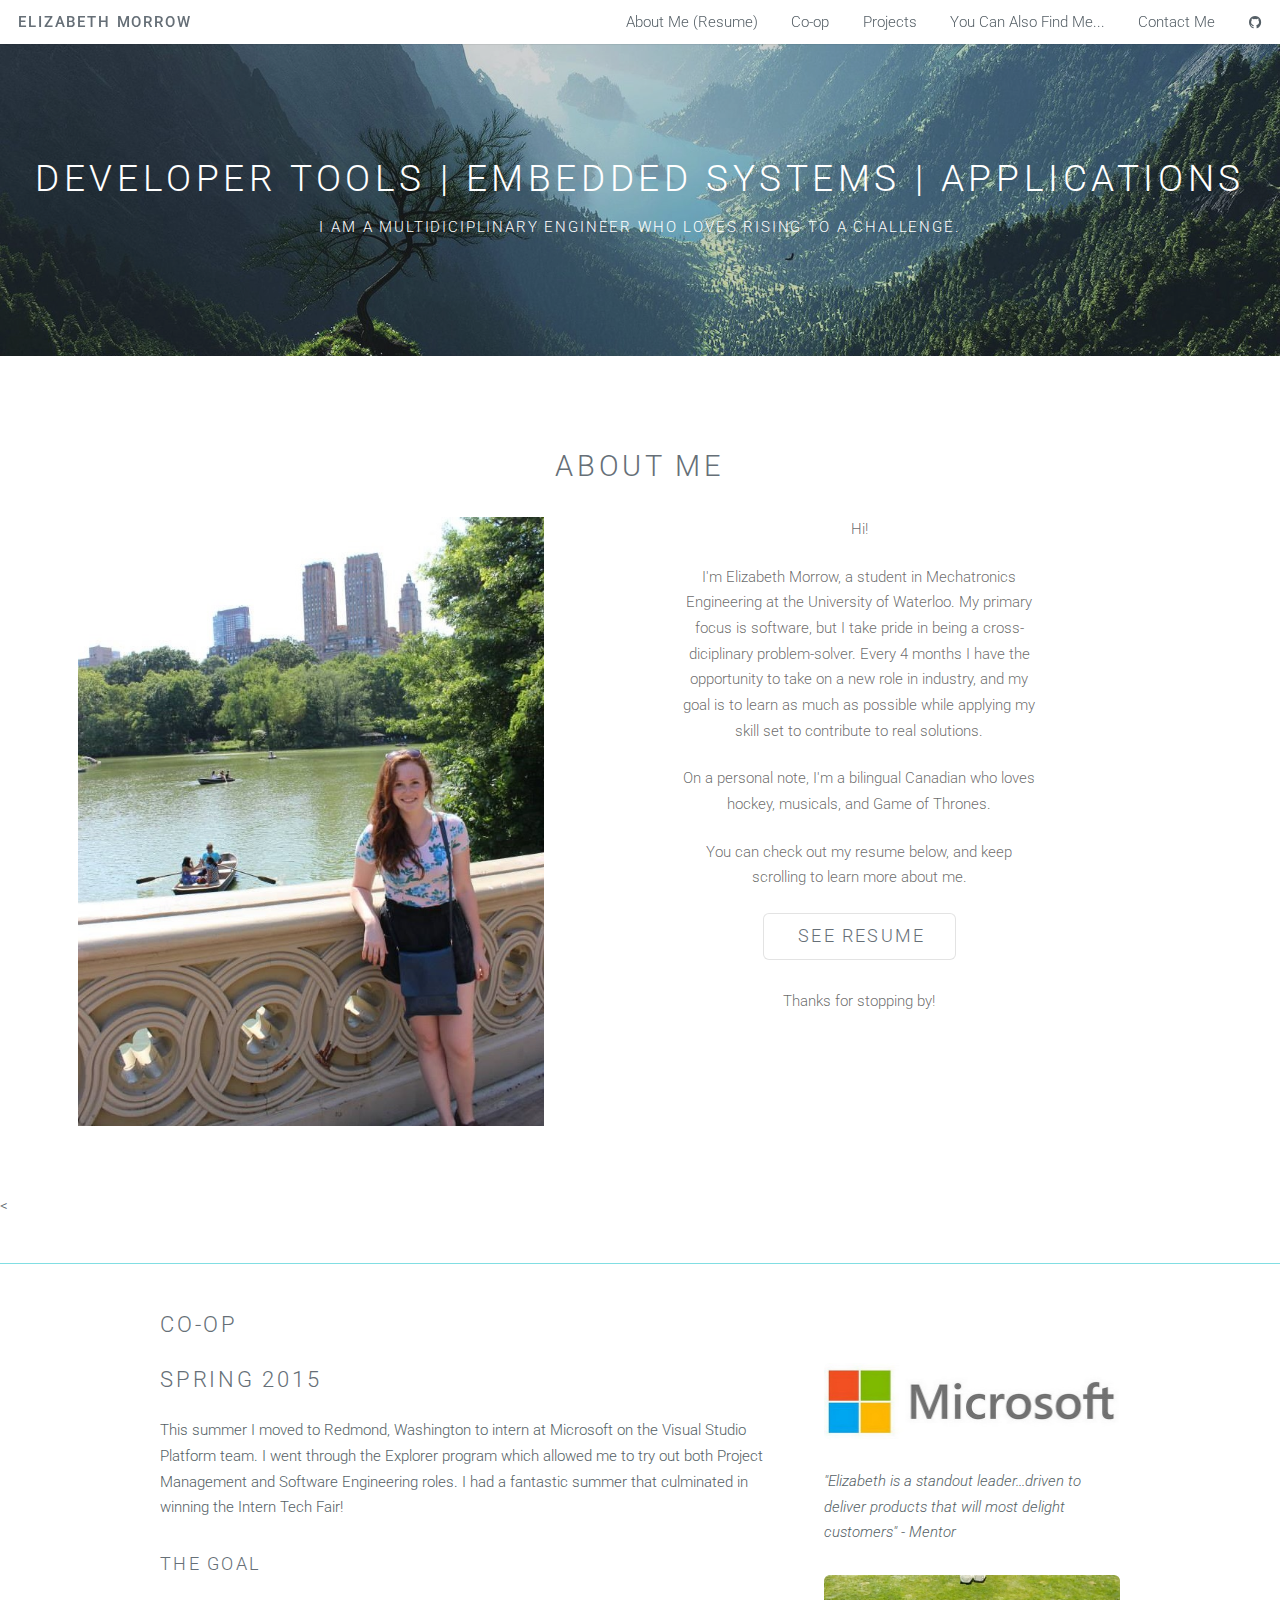
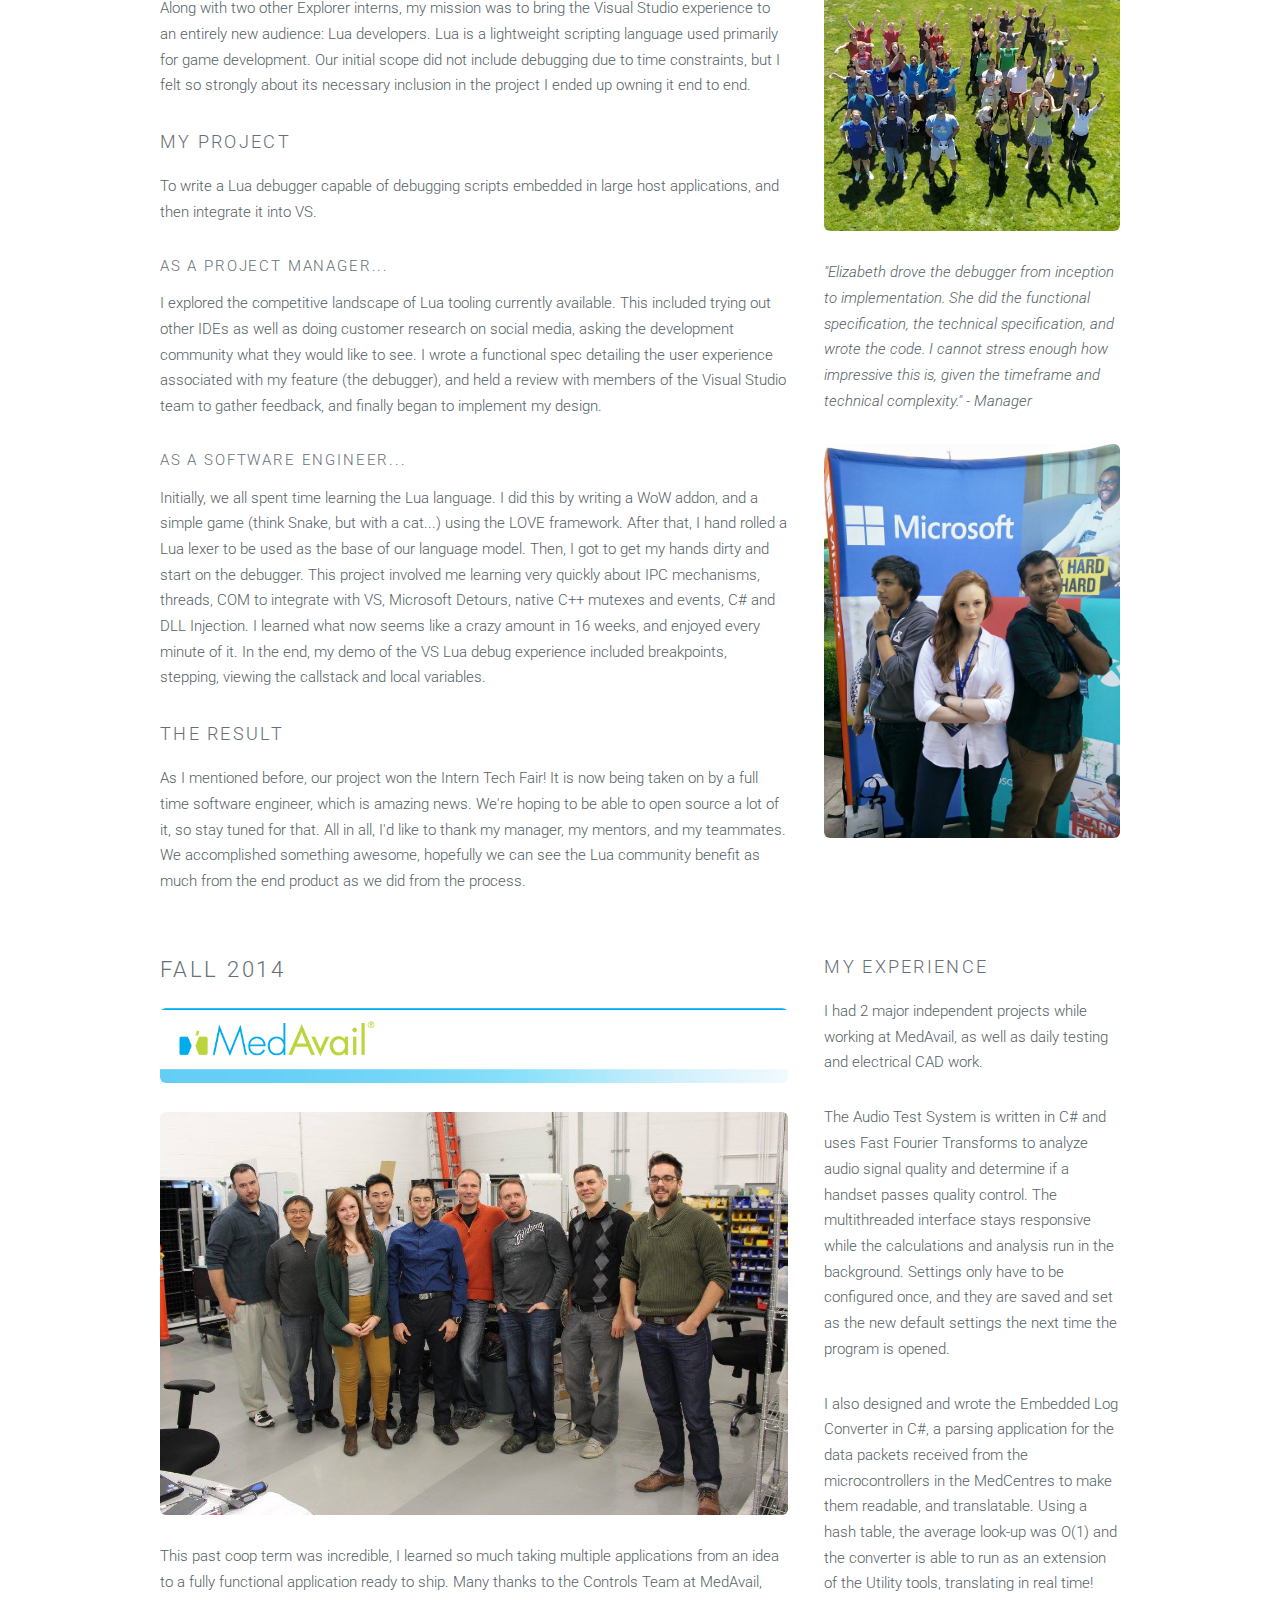
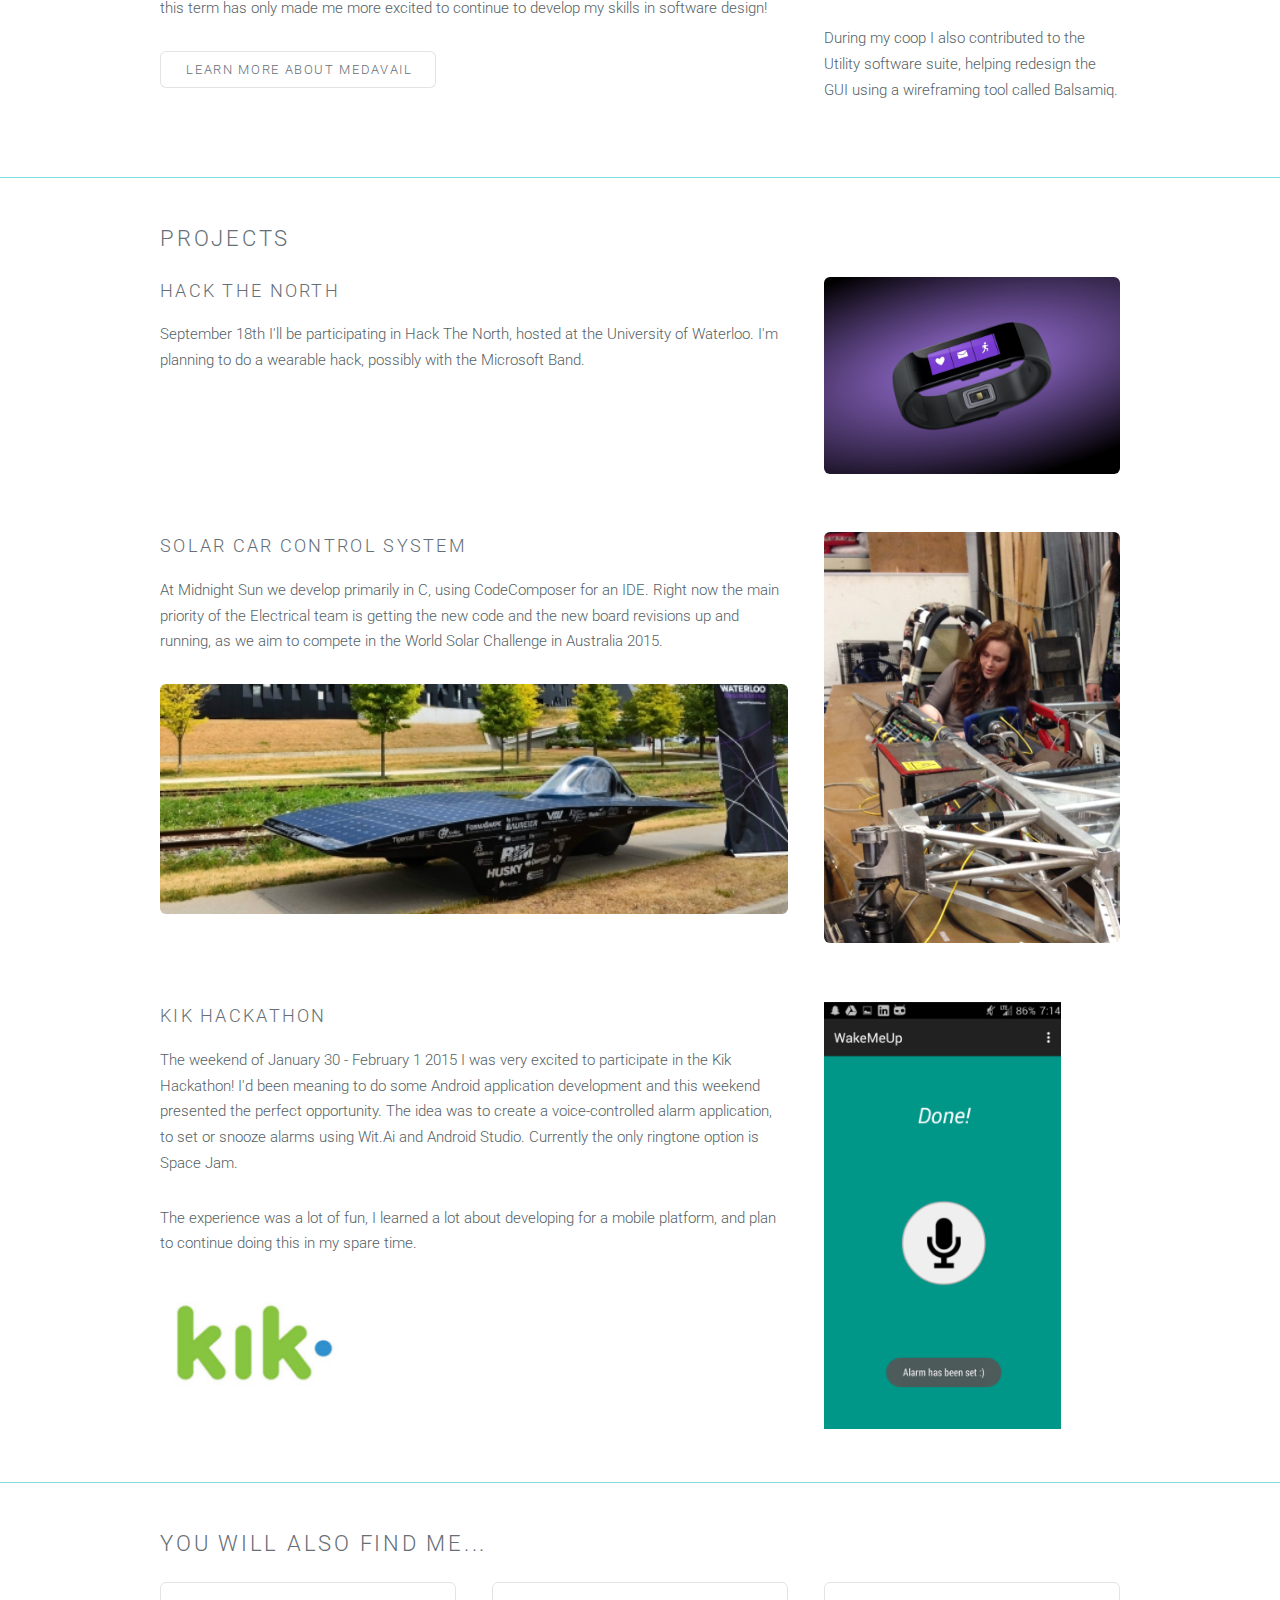
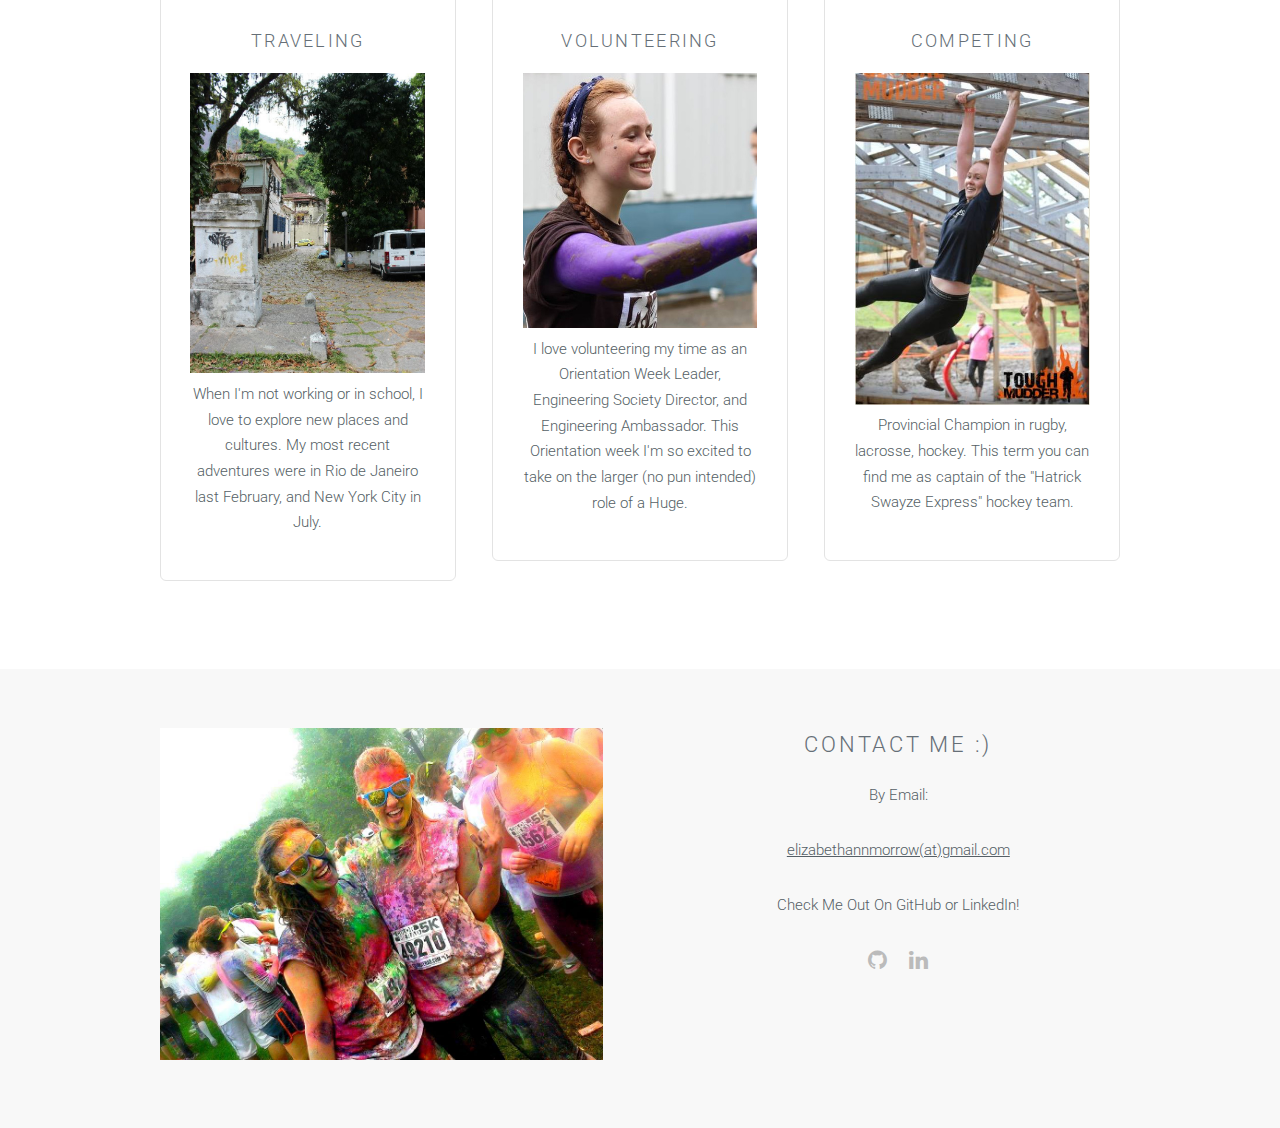
==== index.html @ 101f0aaf "adding hyphen to co-op" ====
<!DOCTYPE HTML>
<html>
	<head>
		<title>Elizabeth Morrow</title>
		<meta http-equiv="content-type" content="text/html; charset=utf-8" />
		<meta name="description" content="" />
		<meta name="keywords" content="" />
		<!--[if lte IE 8]><script src="js/html5shiv.js"></script><![endif]-->
		<script src="js/jquery.min.js"></script>
		<script src="js/skel.min.js"></script>
		<script src="js/skel-layers.min.js"></script>
		<script src="js/init.js"></script>
		<script>
  (function(i,s,o,g,r,a,m){i['GoogleAnalyticsObject']=r;i[r]=i[r]||function(){
  (i[r].q=i[r].q||[]).push(arguments)},i[r].l=1*new Date();a=s.createElement(o),
  m=s.getElementsByTagName(o)[0];a.async=1;a.src=g;m.parentNode.insertBefore(a,m)
  })(window,document,'script','//www.google-analytics.com/analytics.js','ga');

  ga('create', 'UA-59485934-1', 'auto');
  ga('send', 'pageview');

</script>
          
		<noscript>
			<link rel="stylesheet" href="css/skel.css" />
			<link rel="stylesheet" href="css/style.css" />
			<link rel="stylesheet" href="css/style-xlarge.css" />
		</noscript>
	</head>
	<body id="top">

		<!-- Header -->
			<header id="header" class="skel-layers-fixed">
				<h1>Elizabeth Morrow</h1>
				<nav id="topmenu">
					<ul>
						<li><a href="#aboutme">About Me (Resume)</a></li>
						<li><a href="#coop">Co-op</a></li>
						<li><a href="#projects">Projects</a></li>
						<li><a href="#FindMe">You Can Also Find Me...</a></li>
						<li><a href="#contactme">Contact Me</a></li>
						<li><a href="https://github.com/elizabethmorrow" class="icon fa-github" target="_blank"><span class="label">GitHub</span></a></li>
					</ul>
				</nav>
			</header>

		<!-- Banner -->
			<section id="banner">
				<div class="inner">
					<h2 align="center">Developer tools | embedded systems | applications</h2>
					<h4>I am a multidiciplinary engineer who loves rising to a challenge.</h4>
				</div>
			</section>
		<!-- One -->
			<section id="aboutme" class="wrapper style1">
			<a name="aboutme"></a>
				<header class="major">
				<h2>About Me</h2>
				<div class="row">
				<div class="6u">
				<img src="images/aboutme.jpg" alt="Me" width="75%">
				</div>
				<div class="4u">
				<p id="aboutme1" style="color:rgba(0,0,0,0.6); padding-left:5%;padding-right:5%">Hi!</p>
					<p id="aboutme1" style="color:rgba(0,0,0,0.6); padding-left:5%;padding-right:5%">I'm Elizabeth Morrow, a student in Mechatronics Engineering at the University of Waterloo. My primary focus is software, but I take pride in being a cross-diciplinary problem-solver. Every 4 months I have the opportunity to take on a new role in industry, and my goal is to learn as much as possible while applying my skill set to contribute to real solutions.</p>
					<p id="aboutme1" style="color:rgba(0,0,0,0.6); padding-left:5%;padding-right:5%">On a personal note, I'm a bilingual Canadian who loves hockey, musicals, and Game of Thrones.</p>
					<p id="aboutme2" style="color:rgba(0,0,0,0.6); padding-left:5%;padding-right:5%"> You can check out my resume below, and keep scrolling to learn more about me.</p>
					<ul class="actions">
						<li><a href="docs/EA2015.pdf" class="button big alt" target="_blank" >See Resume</a></li>
					</ul>
					<p id="aboutme2" style="color:rgba(0,0,0,0.6); padding-left:5%;padding-right:5%"> Thanks for stopping by!</p>
				</div>
				</div>
				</header>         
				<<hr color="#7DF9FF">
				<div id="coop" class="container">
				<a name="coop"></a>
				<h2>Co-op</h2>
				<div class="row">
				<div class="8u">
					<section>
					<h2>Spring 2015</h2>
					<p>
					This summer I moved to Redmond, Washington to intern at Microsoft on the Visual Studio Platform team. I went through the Explorer program which allowed me to try out both Project Management and Software Engineering roles. I had a fantastic summer that culminated in winning the Intern Tech Fair! 
					</p>

					<h3>The Goal</h3>
					<p>Along with two other Explorer interns, my mission was to bring the Visual Studio experience to an entirely new audience: Lua developers. Lua is a lightweight scripting language used primarily for game development. Our initial scope did not include debugging due to time constraints, but I felt so strongly about its necessary inclusion in the project I ended up owning it end to end. </p>

					<h3>My Project </h3>
					<p> To write a Lua debugger capable of debugging scripts embedded in large host applications, and then integrate it into VS.</p>

					<h4>As a Project Manager...</h4>
					
					<p> I explored the competitive landscape of Lua tooling currently available. This included trying out other IDEs as well as doing customer research on social media, asking the development community what they would like to see. I wrote a functional spec detailing the user experience associated with my feature (the debugger), and held a review with members of the Visual Studio team to gather feedback, and finally began to implement my design.</p>

					<h4>As a Software Engineer...</h4>

					<p>Initially, we all spent time learning the Lua language. I did this by writing a WoW addon, and a simple game (think Snake, but with a cat...) using the LOVE framework. After that, I hand rolled a Lua lexer to be used as the base of our language model. Then, I got to get my hands dirty and start on the debugger. This project involved me learning very quickly about IPC mechanisms, threads, COM to integrate with VS, Microsoft Detours, native C++ mutexes and events, C# and DLL Injection. I learned what now seems like a crazy amount in 16 weeks, and enjoyed every minute of it. In the end, my demo of the VS Lua debug experience included breakpoints, stepping, viewing the callstack and local variables.</p>

					<h3>The Result</h3>

					<p>As I mentioned before, our project won the Intern Tech Fair! It is now being taken on by a full time software engineer, which is amazing news. We're hoping to be able to open source a lot of it, so stay tuned for that. All in all, I'd like to thank my manager, my mentors, and my teammates. We accomplished something awesome, hopefully we can see the Lua community benefit as much from the end product as we did from the process.</p>
					</section>
				</div>
				<div class="4u">
				<section>
				<a href="#" class="image fit"><img src="images/Microsoft-Logo.jpg" alt="" /></a>
				<p><i>"Elizabeth is a standout leader...driven to deliver products that will most delight customers" - Mentor</i></p>
				<a href="#" class="image fit"><img src="images/mslogopeople.png" alt="" /></a>
				<p><i>"Elizabeth drove the debugger from inception to implementation. She did the functional specification, the technical specification, and wrote the code. I cannot stress enough how impressive this is, given the timeframe and technical complexity." - Manager</i></p>
				<a href="#" class="image fit"><img src="images/ExplorerTeam.jpg" alt="" /></a>
				</section>
				</div>
				</div>
				<p></p>
				<p></p>
					<div class="row">
						<div class="8u">
							<section>
								<h2>Fall 2014</h2>
								<a href="#" class="image fit"><img src="images/medavail.png" alt="" /></a>
								<a href="#" class="image fit"><img src="images/pic03.jpg" alt="" /></a>
								<p>This past coop term was incredible, I learned so much taking multiple applications from an idea to a fully functional application ready to ship. Many thanks to the Controls Team at MedAvail, this term has only made me more excited to continue to develop my skills in software design! </p>
								<ul class="actions">
									<li><a href="http://www.medavail.com/" class="button alt" target="_blank">Learn More About MedAvail</a></li>
								</ul>
							</section>
						</div>
						<div class="4u">
							<section>
								<h3>My Experience</h3>
								<p>I had 2 major independent projects while working at MedAvail, as well as daily testing and electrical CAD work.</p>
								<p> The Audio Test System is written in C# and uses Fast Fourier Transforms to analyze audio signal quality and determine if a handset passes quality control. The multithreaded interface stays responsive while the calculations and analysis run in the background. Settings only have to be configured once, and they are saved and set as the new default settings the next time the program is opened.</p>
								<p>I also designed and wrote the Embedded Log Converter in C#, a parsing application for the data packets received from the microcontrollers in the MedCentres to make them readable, and translatable. Using a hash table, the average look-up was O(1) and the converter is able to run as an extension of the Utility tools, translating in real time! </p>
								<p> During my coop I also contributed to the Utility software suite, helping redesign the GUI using a wireframing tool called Balsamiq.</p>
							</section>
						</div>
					</div>
				</div>
				<hr color="#7DF9FF">
				<div id="projects" class="container">
				<a name='projects'></a>
				<h2>Projects</h2>
					<div class="row">
						<div class="8u">
							<section>
							<h3>Hack The North</h3>
								<p>September 18th I'll be participating in Hack The North, hosted at the University of Waterloo. I'm planning to do a wearable hack, possibly with the Microsoft Band.</p>
							</section>
						</div>
						<div class="4u">
							<section>
								<a href="#" class="image fit"><img src="images/band.jpg" alt=""/></a>
							</section>
						</div>
					</div>
					<p></p>
					<p></p>
					<div class="row">
						<div class="8u">
							<section>
							<h3>Solar Car Control System</h3>
								<p>At Midnight Sun we develop primarily in C, using CodeComposer for an IDE. Right now the main priority of the Electrical team is getting the new code and the new board revisions up and running, as we aim to compete in the World Solar Challenge in Australia 2015. </p>
								<a href="#" class="image fit"><img src="images/msx.jpg" alt="" /></a>
							</section>
						</div>
						<div class="4u">
							<section>
								<a href="#" class="image fit"><img src="images/ms.png" alt="" /></a>
							</section>
						</div>
					</div>
					<p>
					<p>
					<div class="row">
						<div class="8u">
							<section>
							<h3>Kik Hackathon</h3>
								<p>The weekend of January 30 - February 1 2015 I was very excited to participate in the Kik Hackathon! I'd been meaning to do some Android application development and this weekend presented the perfect opportunity. The idea was to create a voice-controlled alarm application, to set or snooze alarms using Wit.Ai and Android Studio. Currently the only ringtone option is Space Jam.
								</p>
								<p>The experience was a lot of fun, I learned a lot about developing for a mobile platform, and plan to continue doing this in my spare time.</p>
								<img src="images/kik.jpg" alt="kik" width="30%" />
							</section>
						</div>
						<div class="4u">
							<section>
								<img src="images/screenshotdone.png" alt="" width="80%">
							</section>
						</div>
					</div>
				</div>
				<hr color="#7DF9FF">
				<div class="container" id="FindMe">
				<h2>You will also find me...</h2>
					<div class="row">
						<div class="4u">
							<section class="special box">
								<h3>Traveling</h3>
								<img src="images/brazil.jpg" alt="brazil" height="100%" width="100%">
								<p>When I'm not working or in school, I love to explore new places and cultures. My most recent adventures were in Rio de Janeiro last February, and New York City in July.</p>
							</section>
						</div>
						<div class="4u">
							<section class="special box">
								<h3>Volunteering</h3>
								<img src="images/frosh.jpg" alt="Speech" height="100%" width="100%">
								<p>I love volunteering my time as an Orientation Week Leader, Engineering Society Director, and Engineering Ambassador. This Orientation week I'm so excited to take on the larger (no pun intended) role of a Huge.</p>
							</section>
						</div>
						<div class="4u">
							<section class="special box">
								<h3>Competing</h3>
								<img src="images/toughmudder.jpg" alt="Stay Rad" height="100%" width="100%">
								<p>Provincial Champion in rugby, lacrosse, hockey. This term you can find me as captain of the "Hatrick Swayze Express" hockey team.</p>
							</section>
						</div>
					</div>
				</div>
			</section>		
			
		<!-- Footer -->
			<footer id="footer">
			<a name="contactme"></a>
				<div id="contactme" class="container">
					<div class="row double">
						<div class="6u" align="center">
							<img src="images/rad.jpg" alt="Stay Rad" height="100%" width="100%">
						</div>
						<div class="6u" align="center">
							<h2>Contact Me :)</h2>
							<p>By Email: </p>
							<p><a href="mailto:elizabethannmorrow@gmail.com">elizabethannmorrow(at)gmail.com</a></p>
							<p> Check Me Out On GitHub or LinkedIn!</p>
							<ul class="icons">
								<li><a href="https://github.com/elizabethmorrow" class="icon fa-github" target="_blank"><span class="label">GitHub</span></a></li>
								<li><a href="https://ca.linkedin.com/pub/elizabeth-morrow/89/493/926" class="icon fa-linkedin" target="_blank"><span class="label">LinkedIn</span></a></li>
							</ul>
						</div>
					</div>
				</div>
			</footer>

	</body>
</html>
---- css/skel.css ----
html,body,div,span,applet,object,iframe,h1,h2,h3,h4,h5,h6,p,blockquote,pre,a,abbr,acronym,address,big,cite,code,del,dfn,em,img,ins,kbd,q,s,samp,small,strike,strong,sub,sup,tt,var,b,u,i,center,dl,dt,dd,ol,ul,li,fieldset,form,label,legend,table,caption,tbody,tfoot,thead,tr,th,td,article,aside,canvas,details,embed,figure,figcaption,footer,header,hgroup,menu,nav,output,ruby,section,summary,time,mark,audio,video{margin:0;padding:0;border:0;font-size:100%;font:inherit;vertical-align:baseline;}article,aside,details,figcaption,figure,footer,header,hgroup,menu,nav,section{display:block;}body{line-height:1;}ol,ul{list-style:none;}blockquote,q{quotes:none;}blockquote:before,blockquote:after,q:before,q:after{content:'';content:none;}table{border-collapse:collapse;border-spacing:0;}body{-webkit-text-size-adjust:none}

/* Box Model */

	*, *:before, *:after {
		-moz-box-sizing: border-box;
		-webkit-box-sizing: border-box;
		box-sizing: border-box;
	}

/* Container */

	body {
		/* min-width: (containers) */
		min-width: 1200px;
	}

	.container {
		margin-left: auto;
		margin-right: auto;
		
		/* width: (containers) */
		width: 1200px;
	}

	/* Modifiers */
	
		.container.small {
			/* width: (containers) * 0.75; */
			width: 900px;
		}

		.container.big {
			width: 100%;

			/* max-width: (containers) * 1.25; */
			max-width: 1500px;

			/* min-width: (containers); */
			min-width: 1200px;
		}

/* Grid */

	.\31 2u { width: 100% }
	.\31 1u { width: 91.6666666667% }
	.\31 0u { width: 83.3333333333% }
	.\39 u { width: 75% }
	.\38 u { width: 66.6666666667% }
	.\37 u { width: 58.3333333333% }
	.\36 u { width: 50% }
	.\35 u { width: 41.6666666667% }
	.\34 u { width: 33.3333333333% }
	.\33 u { width: 25% }
	.\32 u { width: 16.6666666667% }
	.\31 u { width: 8.3333333333% }
	.\-11u { margin-left: 91.6666666667% }
	.\-10u { margin-left: 83.3333333333% }
	.\-9u { margin-left: 75% }
	.\-8u { margin-left: 66.6666666667% }
	.\-7u { margin-left: 58.3333333333% }
	.\-6u { margin-left: 50% }
	.\-5u { margin-left: 41.6666666667% }
	.\-4u { margin-left: 33.3333333333% }
	.\-3u { margin-left: 25% }
	.\-2u { margin-left: 16.6666666667% }
	.\-1u { margin-left: 8.3333333333% }

	/* Rows */

		.row > * {
			float: left;
		}

		.row:after {
			content: '';
			display: block;
			clear: both;
			height: 0;
		}

		.row:first-child > * {
			padding-top: 0 !important;
		}

		.row.uniform > * > :first-child {
			margin-top: 0;
		}

		.row.uniform > * > :last-child {
			margin-bottom: 0;
		}

		/* Normal */

			.row > * {
				/* padding-left: (gutters.vertical) */
				padding-left: 4em;
			}

			.row + .row > * {
				/* padding: (gutters.horizontal) 0 0 (gutters.vertical) */
				padding: 0 0 0 4em;
			}

			.row {
				/* margin-left: -(gutters.vertical) */
				margin-left: -4em;
			}

			.row + .row.uniform > * {
				/* padding: (gutters.vertical) 0 0 (gutters.vertical) */
				padding: 4em 0 0 4em;
			}

		/* Flush */

			.row.flush > * {
				padding-left: 0;
			}

			.row + .row.flush > * {
				padding: 0;
			}

			.row.flush {
				margin-left: 0;
			}

			.row + .row.uniform.flush > * {
				padding: 0;
			}

		/* Quarter */

			.row.quarter > * {
				/* padding-left: (gutters.vertical * 0.25) */
				padding-left: 1em;
			}

			.row + .row.quarter > * {
				/* padding: (gutters.horizontal * 0.25) 0 0 (gutters.vertical * 0.25) */
				padding: 0 0 0 1em;
			}

			.row.quarter {
				/* margin-left: -(gutters.vertical * 0.25) */
				margin-left: -1em;
			}

			.row + .row.uniform.quarter > * {
				/* padding: (gutters.vertical * 0.25) 0 0 (gutters.vertical * 0.25) */
				padding: 1em 0 0 1em;
			}

		/* Half */

			.row.half > * {
				/* padding-left: (gutters.vertical * 0.5) */
				padding-left: 2em;
			}

			.row + .row.half > * {
				/* padding: (gutters.horizontal * 0.5) 0 0 (gutters.vertical * 0.5) */
				padding: 0 0 0 2em;
			}

			.row.half {
				/* margin-left: -(gutters.vertical * 0.5) */
				margin-left: -2em;
			}

			.row + .row.uniform.half > * {
				/* padding: (gutters.vertical * 0.5) 0 0 (gutters.vertical * 0.5) */
				padding: 2em 0 0 2em;
			}

		/* One and (a) Half */

			.row.oneandhalf > * {
				/* padding-left: (gutters.vertical * 1.5) */
				padding-left: 6em;
			}

			.row + .row.oneandhalf > * {
				/* padding: (gutters.horizontal * 1.5) 0 0 (gutters.vertical * 1.5) */
				padding: 0 0 0 6em;
			}

			.row.oneandhalf {
				/* margin-left: -(gutters.vertical * 1.5) */
				margin-left: -6em;
			}

			.row + .row.uniform.oneandhalf > * {
				/* padding: (gutters.vertical * 1.5) 0 0 (gutters.vertical * 1.5) */
				padding: 6em 0 0 6em;
			}

		/* Double */

			.row.double > * {
				/* padding-left: (gutters.vertical * 2) */
				padding-left: 8em;
			}

			.row + .row.double > * {
				/* padding: (gutters.horizontal * 2) 0 0 (gutters.vertical * 2) */
				padding: 0 0 0 8em;
			}

			.row.double {
				/* margin-left: -(gutters.vertical * 2) */
				margin-left: -8em;
			}

			.row + .row.uniform.double > * {
				/* padding: (gutters.vertical * 2) 0 0 (gutters.vertical * 2) */
				padding: 8em 0 0 8em;
			}
---- css/style.css ----
@charset "UTF-8";
@import url(font-awesome.min.css);
@import url("http://fonts.googleapis.com/css?family=Roboto:500,300");

/* Basic */

	body {
		background: #fff;
	}

	body, input, select, textarea {
		color: #555f66;
		font-family: "Roboto", Helvetica, sans-serif;
		font-size: 14pt;
		font-weight: 300;
		line-height: 1.75em;
	}

	a {
		color: #629DD1;
		text-decoration: underline;
	}

		a:hover {
			text-decoration: none;
		}

	strong, b {
		color: #666f77;
		font-weight: 500;
	}

	em, i {
		font-style: italic;
	}

	p {
		margin: 0 0 2em 0;
	}

	h1, h2, h3, h4, h5, h6 {
		color: #666f77;
		font-weight: 300;
		line-height: 1em;
		margin: 0 0 1em 0;
		text-transform: uppercase;
		letter-spacing: 0.125em;
	}

		h1 a, h2 a, h3 a, h4 a, h5 a, h6 a {
			color: inherit;
			text-decoration: none;
		}

	h2 {
		font-size: 1.5em;
		line-height: 1.5em;
	}

	h3 {
		font-size: 1.25em;
		line-height: 1.5em;
	}

	h4 {
		font-size: 1em;
		line-height: 1.5em;
	}

	h5 {
		font-size: 0.9em;
		line-height: 1.5em;
	}

	h6 {
		font-size: 0.7em;
		line-height: 1.5em;
	}

	sub {
		font-size: 0.8em;
		position: relative;
		top: 0.5em;
	}

	sup {
		font-size: 0.8em;
		position: relative;
		top: -0.5em;
	}

	hr {
		border: 0;
		border-bottom: solid 1px rgba(144, 144, 144, 0.25);
		margin: 3em 0;
	}

		hr.major {
			margin: 2em 0 5em 0;
		}

	blockquote {
		border-left: solid 4px rgba(144, 144, 144, 0.25);
		font-style: italic;
		margin: 0 0 2em 0;
		padding: 0.5em 0 0.5em 2em;
	}

	code {
		background: rgba(144, 144, 144, 0.075);
		border-radius: 6px;
		border: solid 1px rgba(144, 144, 144, 0.25);
		font-family: "Courier New", monospace;
		font-size: 0.9em;
		margin: 0 0.25em;
		padding: 0.25em 0.65em;
	}

	pre {
		-webkit-overflow-scrolling: touch;
		font-family: "Courier New", monospace;
		font-size: 0.9em;
		margin: 0 0 2em 0;
		overflow-x: auto;
	}

		pre code {
			display: block;
			line-height: 1.75em;
			padding: 1em 1.5em;
		}

	.align-left {
		text-align: left;
	}

	.align-center {
		text-align: center;
	}

	.align-right {
		text-align: right;
	}

/* Section/Article */

	section.special, article.special {
		text-align: center;
	}

	header p {
		color: #bbb;
		position: relative;
		margin: 0 0 1.5em 0;
	}

	header h2 + p {
		font-size: 1.25em;
		margin-top: -1em;
		line-height: 1.5em;
	}

	header h3 + p {
		font-size: 1.1em;
		margin-top: -0.85em;
		line-height: 1.5em;
	}

	header h4 + p,
	header h5 + p,
	header h6 + p {
		font-size: 0.9em;
		margin-top: -0.75em;
		line-height: 1.5em;
	}

	header.major {
		text-align: center;
		margin: 0 0 4em 0;
	}

		header.major h2 {
			font-size: 2em;
		}

		header.major h2 + p {
			font-size: 1.5em;
			margin: -1em 0 2em 0;
		}

/* Form */

	form {
		margin: 0 0 2em 0;
	}

	label {
		color: #666f77;
		display: block;
		font-size: 0.9em;
		font-weight: 500;
		margin: 0 0 1em 0;
	}

	input[type="text"],
	input[type="password"],
	input[type="email"],
	select,
	textarea {
		-moz-appearance: none;
		-webkit-appearance: none;
		-o-appearance: none;
		-ms-appearance: none;
		appearance: none;
		background: rgba(144, 144, 144, 0.075);
		border-radius: 6px;
		border: none;
		border: solid 1px rgba(144, 144, 144, 0.25);
		color: inherit;
		display: block;
		outline: 0;
		padding: 0 1em;
		text-decoration: none;
		width: 100%;
	}

		input[type="text"]:invalid,
		input[type="password"]:invalid,
		input[type="email"]:invalid,
		select:invalid,
		textarea:invalid {
			box-shadow: none;
		}

		input[type="text"]:focus,
		input[type="password"]:focus,
		input[type="email"]:focus,
		select:focus,
		textarea:focus {
			border-color: #629DD1;
			box-shadow: 0 0 0 1px #629DD1;
		}

	.select-wrapper {
		text-decoration: none;
		display: block;
		position: relative;
	}

		.select-wrapper:before {
			content: "";
			-moz-osx-font-smoothing: grayscale;
			-webkit-font-smoothing: antialiased;
			font-family: FontAwesome;
			font-style: normal;
			font-weight: normal;
			text-transform: none !important;
		}

		.select-wrapper:before {
			color: rgba(144, 144, 144, 0.25);
			display: block;
			height: 2.75em;
			line-height: 2.75em;
			pointer-events: none;
			position: absolute;
			right: 0;
			text-align: center;
			top: 0;
			width: 2.75em;
		}

		.select-wrapper select::-ms-expand {
			display: none;
		}

	input[type="text"],
	input[type="password"],
	input[type="email"],
	select {
		height: 2.75em;
	}

	textarea {
		padding: 0.75em 1em;
	}

	input[type="checkbox"],
	input[type="radio"] {
		-moz-appearance: none;
		-webkit-appearance: none;
		-o-appearance: none;
		-ms-appearance: none;
		appearance: none;
		display: block;
		float: left;
		margin-right: -2em;
		opacity: 0;
		width: 1em;
		z-index: -1;
	}

		input[type="checkbox"] + label,
		input[type="radio"] + label {
			text-decoration: none;
			color: #555f66;
			cursor: pointer;
			display: inline-block;
			font-size: 1em;
			font-weight: 300;
			padding-left: 2.4em;
			padding-right: 0.75em;
			position: relative;
		}

			input[type="checkbox"] + label:before,
			input[type="radio"] + label:before {
				-moz-osx-font-smoothing: grayscale;
				-webkit-font-smoothing: antialiased;
				font-family: FontAwesome;
				font-style: normal;
				font-weight: normal;
				text-transform: none !important;
			}

			input[type="checkbox"] + label:before,
			input[type="radio"] + label:before {
				background: rgba(144, 144, 144, 0.075);
				border-radius: 6px;
				border: solid 1px rgba(144, 144, 144, 0.25);
				content: '';
				display: inline-block;
				height: 1.65em;
				left: 0;
				line-height: 1.58125em;
				position: absolute;
				text-align: center;
				top: 0;
				width: 1.65em;
			}

		input[type="checkbox"]:checked + label:before,
		input[type="radio"]:checked + label:before {
			background: #192024;
			border-color: #192024;
			color: #ffffff;
			content: '\f00c';
		}

		input[type="checkbox"]:focus + label:before,
		input[type="radio"]:focus + label:before {
			border-color: #629DD1;
			box-shadow: 0 0 0 1px #629DD1;
		}

	input[type="checkbox"] + label:before {
		border-radius: 6px;
	}

	input[type="radio"] + label:before {
		border-radius: 100%;
	}

	::-webkit-input-placeholder {
		color: #bbb !important;
		opacity: 1.0;
	}

	:-moz-placeholder {
		color: #bbb !important;
		opacity: 1.0;
	}

	::-moz-placeholder {
		color: #bbb !important;
		opacity: 1.0;
	}

	:-ms-input-placeholder {
		color: #bbb !important;
		opacity: 1.0;
	}

	.formerize-placeholder {
		color: #bbb !important;
		opacity: 1.0;
	}

/* Box */

	.box {
		border-radius: 6px;
		border: solid 1px rgba(144, 144, 144, 0.25);
		margin-bottom: 2em;
		padding: 3em 2em;
	}

		.box > :last-child,
		.box > :last-child > :last-child,
		.box > :last-child > :last-child > :last-child {
			margin-bottom: 0;
		}

		.box.alt {
			border: 0;
			border-radius: 0;
			padding: 0;
		}

/* Icon */

	.icon {
		text-decoration: none;
		border-bottom: none;
		position: relative;
	}

		.icon:before {
			-moz-osx-font-smoothing: grayscale;
			-webkit-font-smoothing: antialiased;
			font-family: FontAwesome;
			font-style: normal;
			font-weight: normal;
			text-transform: none !important;
		}

		.icon > .label {
			display: none;
		}

		.icon.major {
			display: inline-block;
			margin: 0 0 1.25em 0;
			color: #ffffff;
			background: #629DD1;
			width: 3em;
			height: 3em;
			font-size: 2em;
			text-align: center;
			line-height: 3em;
			border-radius: 100%;
			box-shadow: 0 0 0 10px #fff, 0 0 0 11px rgba(144, 144, 144, 0.25);
		}

/* Image */

	.image {
		border-radius: 6px;
		border: 0;
		display: inline-block;
		position: relative;
	}

		.image img {
			border-radius: 6px;
			display: block;
		}

		.image.left {
			float: left;
			padding: 0 1.5em 1em 0;
			top: 0.25em;
		}

		.image.right {
			float: right;
			padding: 0 0 1em 1.5em;
			top: 0.25em;
		}

		.image.fit {
			display: block;
			margin: 0 0 2em 0;
			width: 100%;
		}

			.image.fit img {
				display: block;
				width: 100%;
			}

/* List */

	ol {
		list-style: decimal;
		margin: 0 0 2em 0;
		padding-left: 1.25em;
	}

		ol li {
			padding-left: 0.25em;
		}

	ul {
		list-style: disc;
		margin: 0 0 2em 0;
		padding-left: 1em;
	}

		ul li {
			padding-left: 0.5em;
		}

		ul.alt {
			list-style: none;
			padding-left: 0;
		}

			ul.alt li {
				border-top: solid 1px rgba(144, 144, 144, 0.25);
				padding: 0.5em 0;
			}

				ul.alt li:first-child {
					border-top: 0;
					padding-top: 0;
				}

		ul.icons {
			cursor: default;
			list-style: none;
			padding-left: 0;
		}

			ul.icons li {
				display: inline-block;
				padding: 0 1.25em 0 0;
			}

				ul.icons li:last-child {
					padding-right: 0;
				}

				ul.icons li .icon:before {
					font-size: 1.5em;
				}

		ul.actions {
			cursor: default;
			list-style: none;
			padding-left: 0;
		}

			ul.actions li {
				display: inline-block;
				padding: 0 1em 0 0;
				vertical-align: middle;
			}

				ul.actions li:last-child {
					padding-right: 0;
				}

			ul.actions.small li {
				padding: 0 0.5em 0 0;
			}

			ul.actions.vertical li {
				display: block;
				padding: 1em 0 0 0;
			}

				ul.actions.vertical li:first-child {
					padding-top: 0;
				}

				ul.actions.vertical li > * {
					margin-bottom: 0;
				}

			ul.actions.vertical.small li {
				padding: 0.5em 0 0 0;
			}

				ul.actions.vertical.small li:first-child {
					padding-top: 0;
				}

			ul.actions.fit {
				display: table;
				margin-left: -1em;
				padding: 0;
				table-layout: fixed;
				width: calc(100% + 1em);
			}

				ul.actions.fit li {
					display: table-cell;
					padding: 0 0 0 1em;
				}

					ul.actions.fit li > * {
						margin-bottom: 0;
					}

				ul.actions.fit.small {
					margin-left: -0.5em;
					width: calc(100% + 0.5em);
				}

					ul.actions.fit.small li {
						padding: 0 0 0 0.5em;
					}

	dl {
		margin: 0 0 2em 0;
	}

/* Table */

	.table-wrapper {
		-webkit-overflow-scrolling: touch;
		overflow-x: auto;
	}

	table {
		margin: 0 0 2em 0;
		width: 100%;
	}

		table tbody tr {
			border: solid 1px rgba(144, 144, 144, 0.25);
			border-left: 0;
			border-right: 0;
		}

			table tbody tr:nth-child(2n + 1) {
				background-color: rgba(144, 144, 144, 0.075);
			}

		table td {
			padding: 0.75em 0.75em;
		}

		table th {
			color: #666f77;
			font-size: 0.9em;
			font-weight: 500;
			padding: 0 0.75em 0.75em 0.75em;
			text-align: left;
		}

		table thead {
			border-bottom: solid 2px rgba(144, 144, 144, 0.25);
		}

		table tfoot {
			border-top: solid 2px rgba(144, 144, 144, 0.25);
		}

		table.alt {
			border-collapse: separate;
		}

			table.alt tbody tr td {
				border: solid 1px rgba(144, 144, 144, 0.25);
				border-left-width: 0;
				border-top-width: 0;
			}

				table.alt tbody tr td:first-child {
					border-left-width: 1px;
				}

			table.alt tbody tr:first-child td {
				border-top-width: 1px;
			}

			table.alt thead {
				border-bottom: 0;
			}

			table.alt tfoot {
				border-top: 0;
			}

/* Button */

	input[type="submit"],
	input[type="reset"],
	input[type="button"],
	.button {
		-moz-appearance: none;
		-webkit-appearance: none;
		-o-appearance: none;
		-ms-appearance: none;
		appearance: none;
		-moz-transition: background-color 0.2s ease-in-out, color 0.2s ease-in-out;
		-webkit-transition: background-color 0.2s ease-in-out, color 0.2s ease-in-out;
		-o-transition: background-color 0.2s ease-in-out, color 0.2s ease-in-out;
		-ms-transition: background-color 0.2s ease-in-out, color 0.2s ease-in-out;
		transition: background-color 0.2s ease-in-out, color 0.2s ease-in-out;
		background-color: #192024;
		border-radius: 6px;
		border: 0;
		color: #ffffff !important;
		cursor: pointer;
		display: inline-block;
		font-weight: 300;
		text-transform: uppercase;
		letter-spacing: 0.125em;
		font-size: 0.9em;
		height: 2.85em;
		line-height: 2.85em;
		padding: 0 1.75em;
		text-align: center;
		text-decoration: none;
		white-space: nowrap;
		text-indent: 0.25em;
	}

		input[type="submit"]:hover,
		input[type="reset"]:hover,
		input[type="button"]:hover,
		.button:hover {
			background-color: #232d33;
		}

		input[type="submit"]:active,
		input[type="reset"]:active,
		input[type="button"]:active,
		.button:active {
			background-color: #0f1315;
		}

		input[type="submit"].icon,
		input[type="reset"].icon,
		input[type="button"].icon,
		.button.icon {
			padding-left: 1.35em;
		}

			input[type="submit"].icon:before,
			input[type="reset"].icon:before,
			input[type="button"].icon:before,
			.button.icon:before {
				margin-right: 0.5em;
			}

		input[type="submit"].fit,
		input[type="reset"].fit,
		input[type="button"].fit,
		.button.fit {
			display: block;
			margin: 0 0 1em 0;
			width: 100%;
		}

		input[type="submit"].small,
		input[type="reset"].small,
		input[type="button"].small,
		.button.small {
			font-size: 0.7em;
		}

		input[type="submit"].big,
		input[type="reset"].big,
		input[type="button"].big,
		.button.big {
			font-size: 1.2em;
			height: 2.65em;
			line-height: 2.65em;
		}

		input[type="submit"].alt,
		input[type="reset"].alt,
		input[type="button"].alt,
		.button.alt {
			background-color: transparent;
			box-shadow: inset 0 0 0 1px rgba(144, 144, 144, 0.25);
			color: #666f77 !important;
		}

			input[type="submit"].alt:hover,
			input[type="reset"].alt:hover,
			input[type="button"].alt:hover,
			.button.alt:hover {
				background-color: rgba(144, 144, 144, 0.075);
			}

			input[type="submit"].alt:active,
			input[type="reset"].alt:active,
			input[type="button"].alt:active,
			.button.alt:active {
				background-color: rgba(144, 144, 144, 0.2);
			}

			input[type="submit"].alt.icon:before,
			input[type="reset"].alt.icon:before,
			input[type="button"].alt.icon:before,
			.button.alt.icon:before {
				color: #bbb;
			}

		input[type="submit"].special,
		input[type="reset"].special,
		input[type="button"].special,
		.button.special {
			background-color: #629DD1;
			color: #ffffff !important;
		}

			input[type="submit"].special:hover,
			input[type="reset"].special:hover,
			input[type="button"].special:hover,
			.button.special:hover {
				background-color: #76a9d7;
			}

			input[type="submit"].special:active,
			input[type="reset"].special:active,
			input[type="button"].special:active,
			.button.special:active {
				background-color: #4e91cb;
			}

		input[type="submit"].disabled, input[type="submit"]:disabled,
		input[type="reset"].disabled,
		input[type="reset"]:disabled,
		input[type="button"].disabled,
		input[type="button"]:disabled,
		.button.disabled,
		.button:disabled {
			background-color: #555f66 !important;
			box-shadow: inset 0 -0.15em 0 0 rgba(0, 0, 0, 0.15);
			color: #fff !important;
			cursor: default;
			opacity: 0.25;
		}

/* Wrapper */

	.wrapper {
		padding: 6em 0 4em 0;
	}

		.wrapper.style1 {
			background: #fff;
			color: #555f66;
		}

		.wrapper.style2 {
			background: #192024;
			color: #c5c7c8;
		}

			.wrapper.style2 h2, .wrapper.style2 h3, .wrapper.style2 h4, .wrapper.style2 h5, .wrapper.style2 h6 {
				color: #ffffff;
			}

			.wrapper.style2 header p {
				color: #a3a5a7;
			}

			.wrapper.style2 .button.alt {
				box-shadow: inset 0 0 0 1px rgba(144, 144, 144, 0.75);
				color: #ffffff !important;
			}

				.wrapper.style2 .button.alt:hover {
					background-color: rgba(144, 144, 144, 0.275);
				}

				.wrapper.style2 .button.alt:active {
					background-color: rgba(144, 144, 144, 0.4);
				}

				.wrapper.style2 .button.alt.icon:before {
					color: #a3a5a7;
				}

/* Header */

	#skel-layers-wrapper {
		padding-top: 3em;
	}

	#header {
		background: #fff;
		color: #555f66;
		cursor: default;
		height: 3em;
		left: 0;
		line-height: 3em;
		position: fixed;
		top: 0;
		width: 100%;
		z-index: 10000;
		box-shadow: 0 0 0.1em 0 rgba(0, 0, 0, 0.25);
	}

		#header h1 {
			color: #666f77;
			font-weight: 500;
			height: inherit;
			left: 1.25em;
			line-height: inherit;
			margin: 0;
			padding: 0;
			position: absolute;
			top: 0;
		}

			#header h1 a {
				font-size: 1.25em;
			}

		#header nav {
			height: inherit;
			line-height: inherit;
			position: absolute;
			right: 1.25em;
			top: 0;
			vertical-align: middle;
		}

			#header nav > ul {
				list-style: none;
				margin: 0;
				padding-left: 0;
			}

				#header nav > ul > li {
					border-radius: 6px;
					display: inline-block;
					margin-left: 2em;
					padding-left: 0;
				}

					#header nav > ul > li a {
						-moz-transition: color 0.2s ease-in-out;
						-webkit-transition: color 0.2s ease-in-out;
						-o-transition: color 0.2s ease-in-out;
						-ms-transition: color 0.2s ease-in-out;
						transition: color 0.2s ease-in-out;
						color: #555f66;
						display: inline-block;
						text-decoration: none;
					}

						#header nav > ul > li a:hover {
							color: #629DD1;
						}

					#header nav > ul > li:first-child {
						margin-left: 0;
					}

					#header nav > ul > li .button {
						height: 2.25em;
						line-height: 2.25em;
						margin-bottom: 0;
						padding: 0 1em;
						position: relative;
						top: -0.075em;
						vertical-align: middle;
					}

		#header .container {
			position: relative;
		}

			#header .container h1 {
				left: 0;
			}

			#header .container nav {
				right: 0;
			}

/* Banner */

	#banner {
		background-color: #666666;
		background-image: url("../images/banner.jpg");
		background-size: cover;
		background-position: center center;
		background-repeat: no-repeat;
		color: #d8d8d8;
		padding: 14em 0;
		text-align: center;
		position: relative;
	}

		#banner:before {
			content: '';
			position: absolute;
			left: 0;
			top: 0;
			width: 100%;
			height: 100%;
			background: rgba(64, 72, 80, 0.25);
		}

		#banner .inner {
			position: relative;
			z-index: 1;
		}

			#banner .inner :last-child {
				margin-bottom: 0;
			}

		#banner h2, #banner h3, #banner h4, #banner h5, #banner h6 {
			color: #ffffff;
		}

		#banner .button.alt {
			box-shadow: inset 0 0 0 1px rgba(144, 144, 144, 0.75);
			color: #ffffff !important;
		}

			#banner .button.alt:hover {
				background-color: rgba(144, 144, 144, 0.275);
			}

			#banner .button.alt:active {
				background-color: rgba(144, 144, 144, 0.4);
			}

			#banner .button.alt.icon:before {
				color: #c1c1c1;
			}

		#banner .button {
			min-width: 12em;
		}

		#banner h2 {
			font-size: 3.5em;
			line-height: 1em;
			margin: 0 0 0.5em 0;
			padding: 0;
		}

		#banner p {
			font-size: 1.5em;
			margin-bottom: 2em;
		}

			#banner p a {
				color: #ffffff;
				text-decoration: none;
			}

/* Footer */

	#footer {
		background: #f8f8f8;
		padding: 4em 0 6em 0;
	}

		#footer a {
			color: inherit;
		}

		#footer .copyright {
			color: #bbb;
			font-size: 0.9em;
			margin: 2em 0 0 0;
			padding: 0;
			text-align: center;
		}

			#footer .copyright li {
				border-left: solid 1px rgba(144, 144, 144, 0.25);
				display: inline-block;
				list-style: none;
				margin-left: 1.5em;
				padding-left: 1.5em;
			}

				#footer .copyright li:first-child {
					border-left: 0;
					margin-left: 0;
					padding-left: 0;
				}

		#footer .icons a {
			color: #bbb;
		}
---- css/style-xlarge.css ----
/* Basic */

	body, input, select, textarea {
		font-size: 12pt;
	}

/* Banner */

	#banner {
		padding: 9em 0;
	}
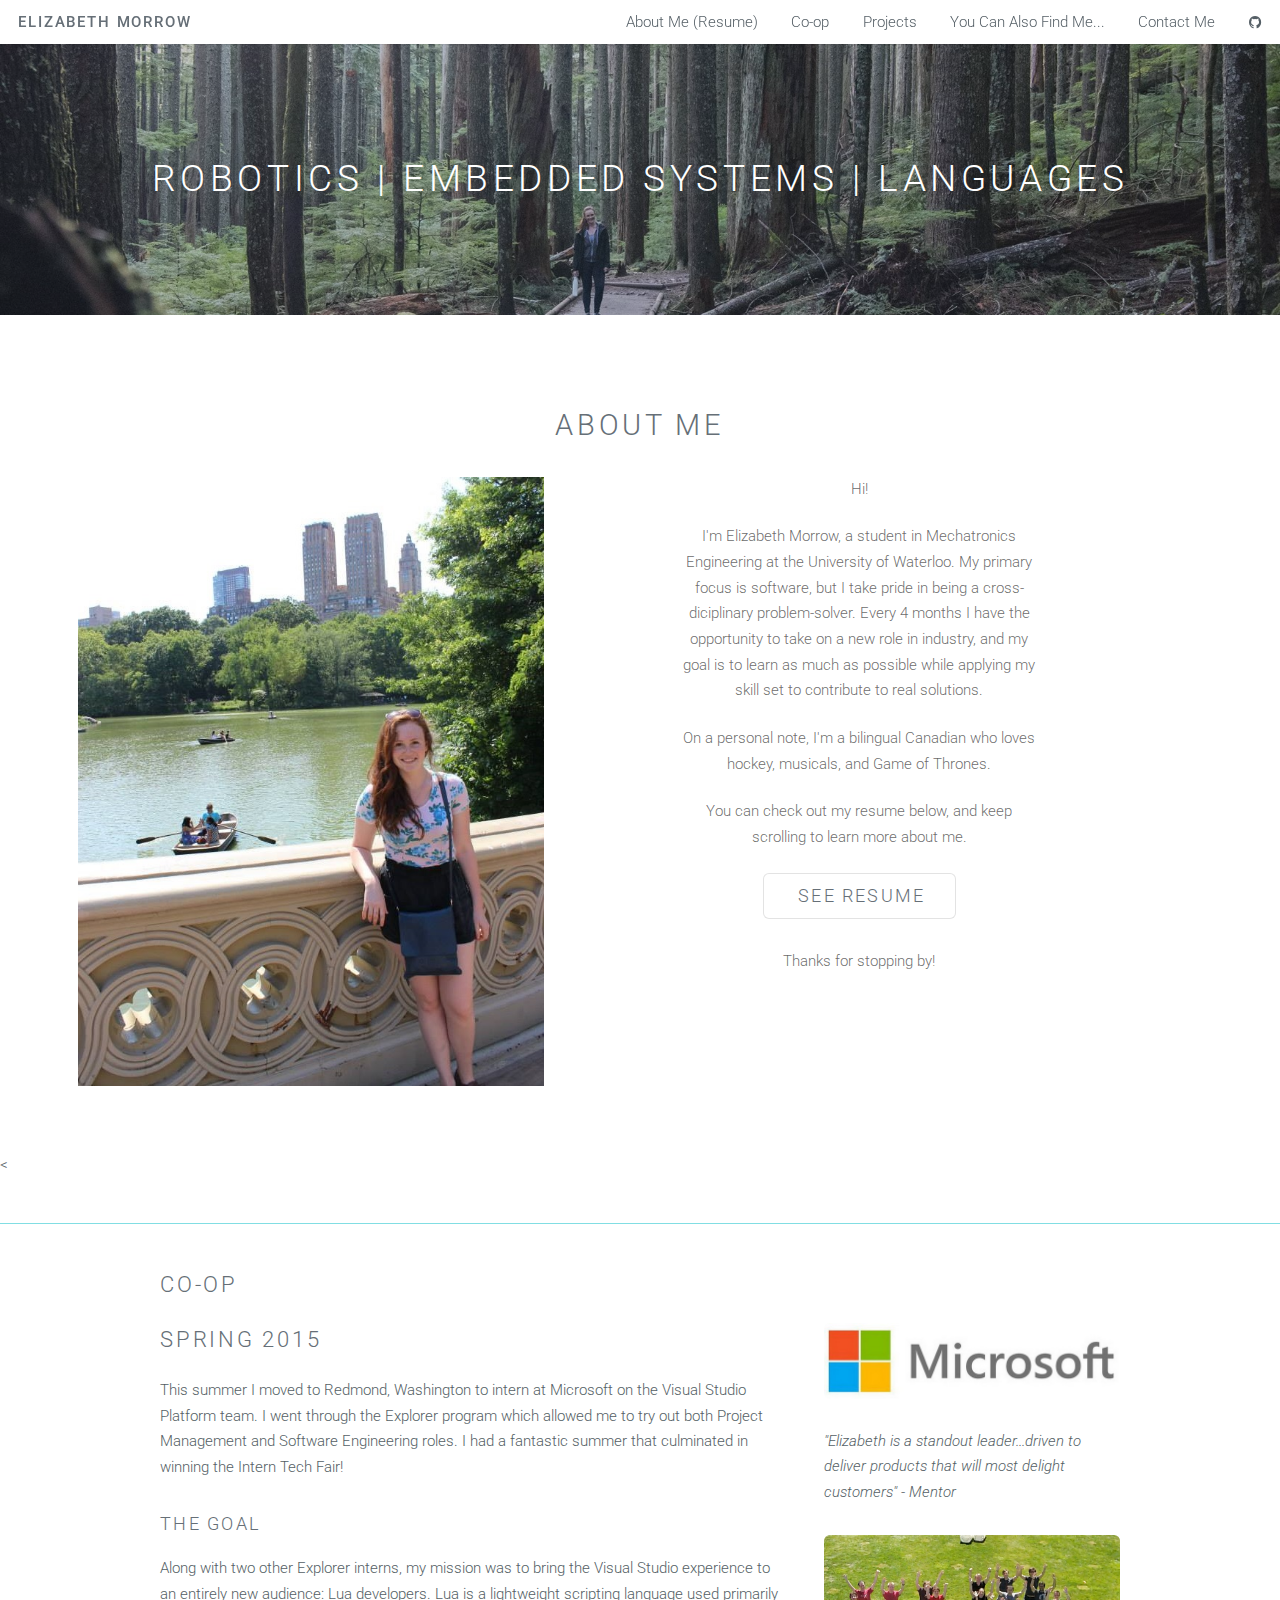
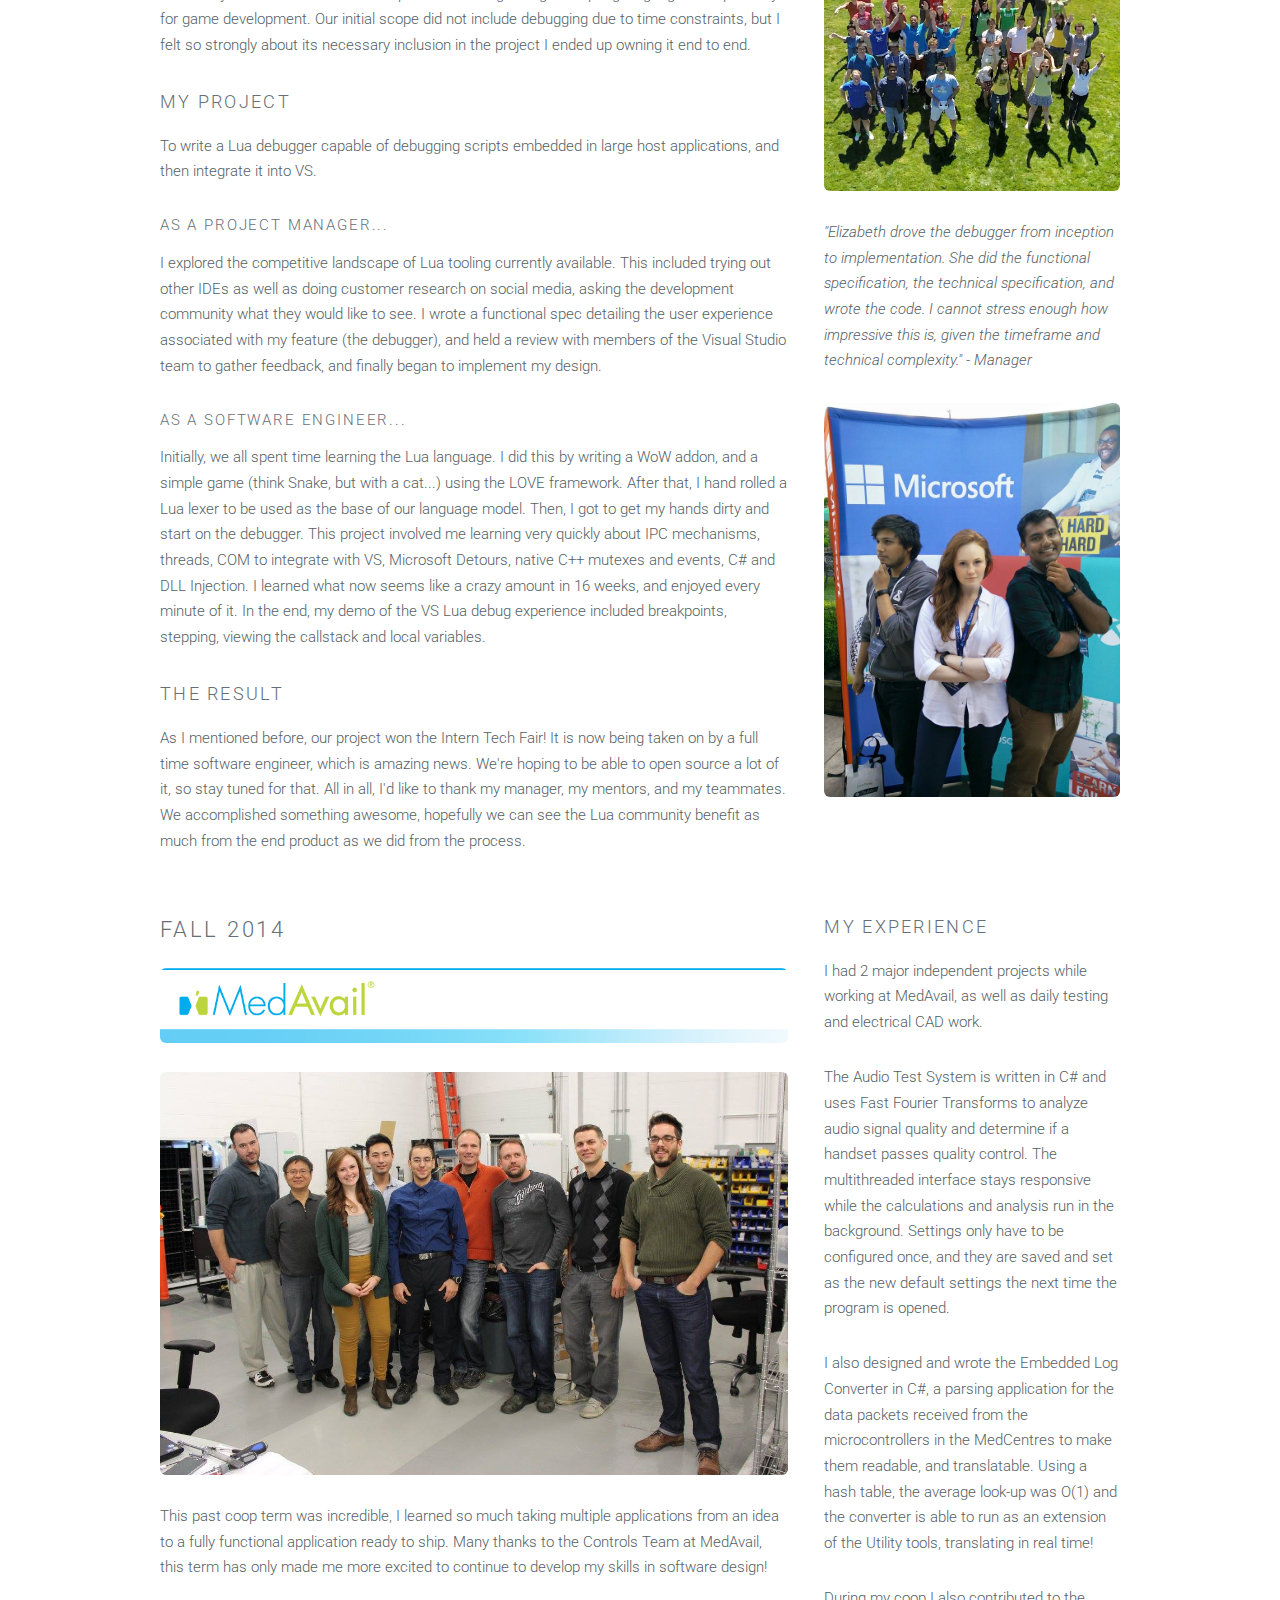
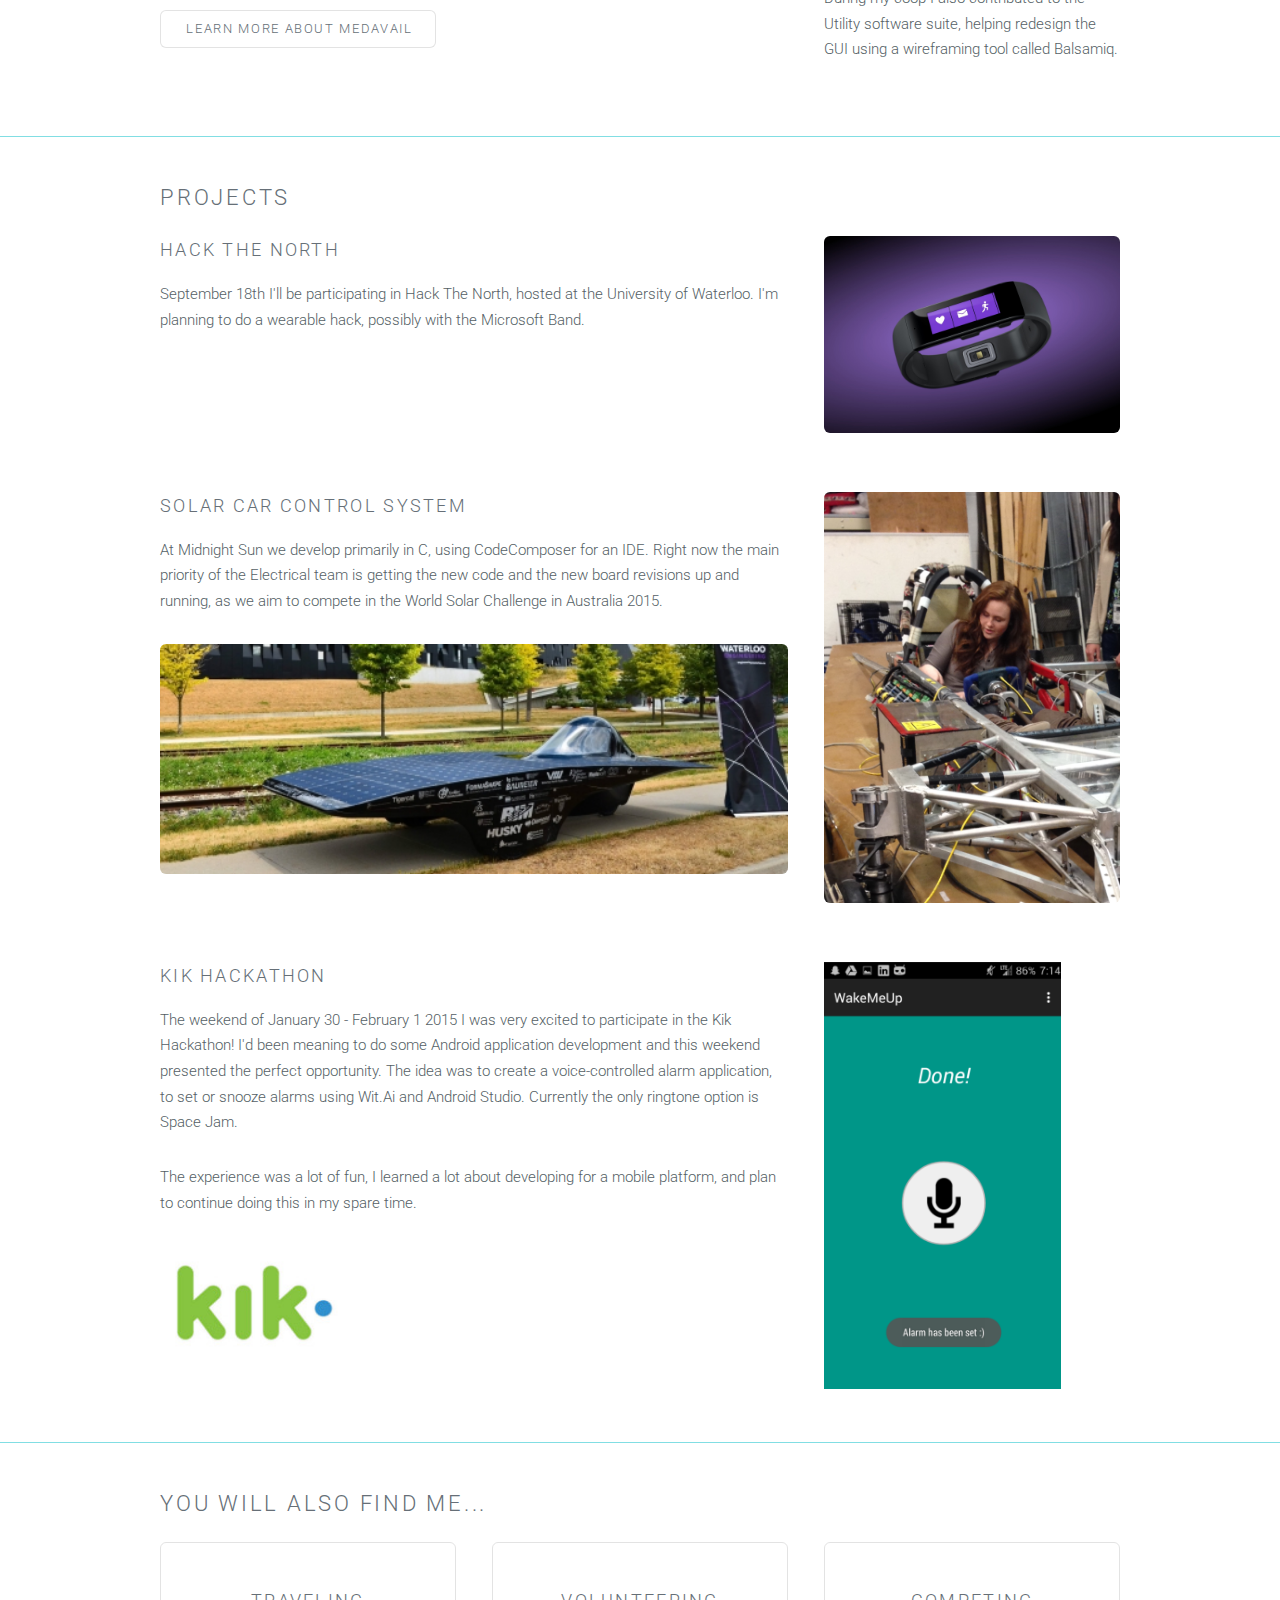
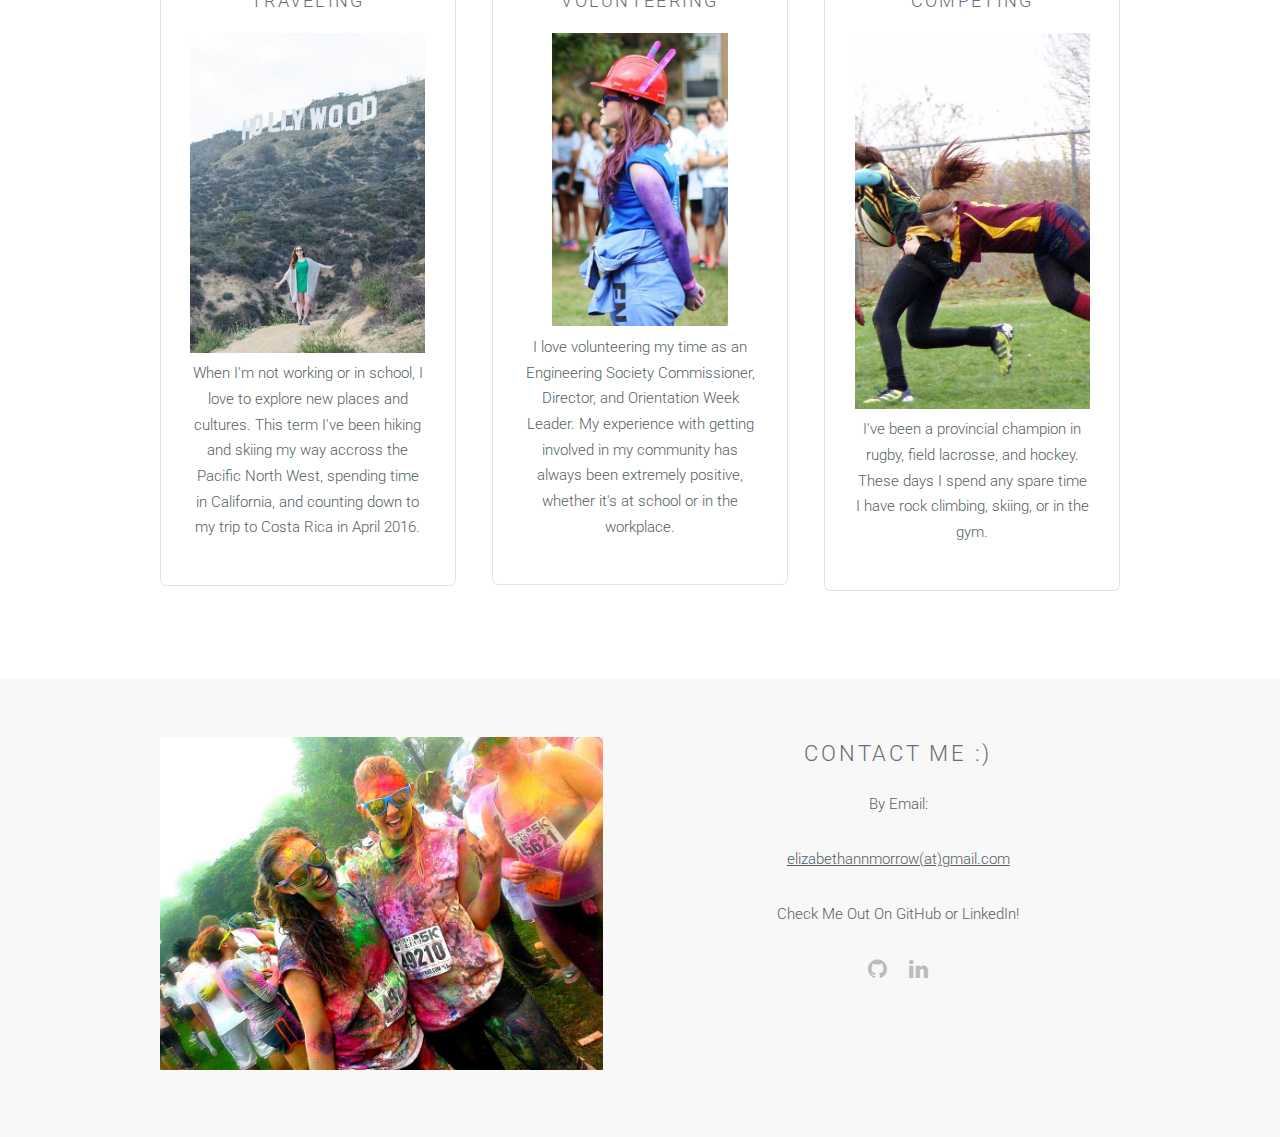
==== commit 431ed878: "Changing banner and some photos, updating to v1 of 2016 resume, updating interests" ====
--- a/index.html
+++ b/index.html
@@ -47,8 +47,7 @@
 		<!-- Banner -->
 			<section id="banner">
 				<div class="inner">
-					<h2 align="center">Developer tools | embedded systems | applications</h2>
-					<h4>I am a multidiciplinary engineer who loves rising to a challenge.</h4>
+					<h2 align="center">Robotics | embedded systems | Languages</h2>
 				</div>
 			</section>
 		<!-- One -->
@@ -66,7 +65,7 @@
 					<p id="aboutme1" style="color:rgba(0,0,0,0.6); padding-left:5%;padding-right:5%">On a personal note, I'm a bilingual Canadian who loves hockey, musicals, and Game of Thrones.</p>
 					<p id="aboutme2" style="color:rgba(0,0,0,0.6); padding-left:5%;padding-right:5%"> You can check out my resume below, and keep scrolling to learn more about me.</p>
 					<ul class="actions">
-						<li><a href="docs/EA2015.pdf" class="button big alt" target="_blank" >See Resume</a></li>
+						<li><a href="docs/EAM2016.pdf" class="button big alt" target="_blank" >See Resume</a></li>
 					</ul>
 					<p id="aboutme2" style="color:rgba(0,0,0,0.6); padding-left:5%;padding-right:5%"> Thanks for stopping by!</p>
 				</div>
@@ -197,22 +196,24 @@
 						<div class="4u">
 							<section class="special box">
 								<h3>Traveling</h3>
-								<img src="images/brazil.jpg" alt="brazil" height="100%" width="100%">
-								<p>When I'm not working or in school, I love to explore new places and cultures. My most recent adventures were in Rio de Janeiro last February, and New York City in July.</p>
+								<img src="images/hollywood.jpg" alt="brazil" height="100%" width="100%">
+								<p>When I'm not working or in school, I love to explore new places and cultures. This term I've been hiking and skiing my way accross the Pacific North West, spending time in California, and counting down to my trip to Costa Rica in April 2016.</p>
 							</section>
 						</div>
 						<div class="4u">
 							<section class="special box">
 								<h3>Volunteering</h3>
-								<img src="images/frosh.jpg" alt="Speech" height="100%" width="100%">
-								<p>I love volunteering my time as an Orientation Week Leader, Engineering Society Director, and Engineering Ambassador. This Orientation week I'm so excited to take on the larger (no pun intended) role of a Huge.</p>
+								<img src="images/frosh.jpg" alt="Speech" height="75%" width="75%">
+								<p>I love volunteering my time as an Engineering Society Commissioner, Director, and Orientation Week Leader.
+								My experience with getting involved in my community has always been extremely positive, whether it's at school or
+								in the workplace.</p>
 							</section>
 						</div>
 						<div class="4u">
 							<section class="special box">
 								<h3>Competing</h3>
-								<img src="images/toughmudder.jpg" alt="Stay Rad" height="100%" width="100%">
-								<p>Provincial Champion in rugby, lacrosse, hockey. This term you can find me as captain of the "Hatrick Swayze Express" hockey team.</p>
+								<img src="images/rugby.jpg" alt="Stay Rad" height="100%" width="100%">
+								<p>I've been a provincial champion in rugby, field lacrosse, and hockey. These days I spend any spare time I have rock climbing, skiing, or in the gym.</p>
 							</section>
 						</div>
 					</div>
--- a/css/style.css
+++ b/css/style.css
@@ -972,7 +972,7 @@
 
 	#banner {
 		background-color: #666666;
-		background-image: url("../images/banner.jpg");
+		background-image: url("../images/forest.jpg");
 		background-size: cover;
 		background-position: center center;
 		background-repeat: no-repeat;
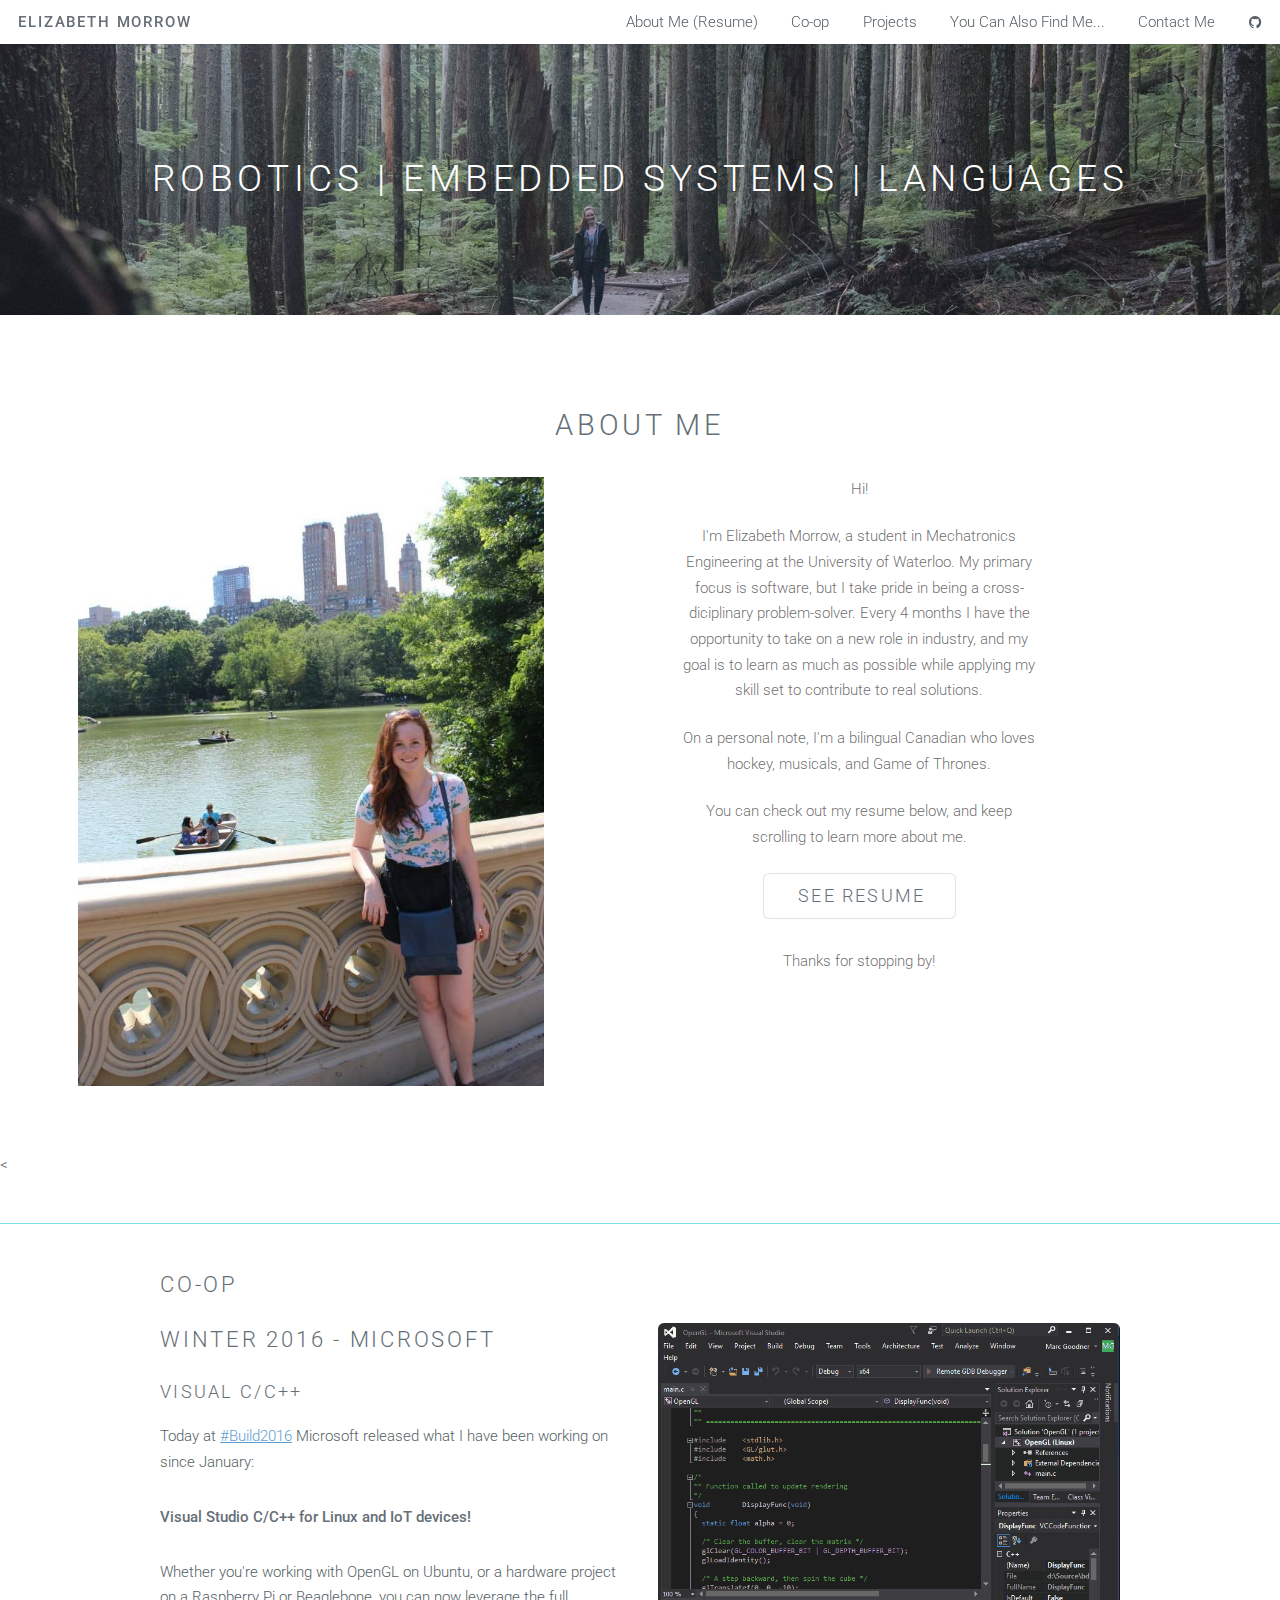
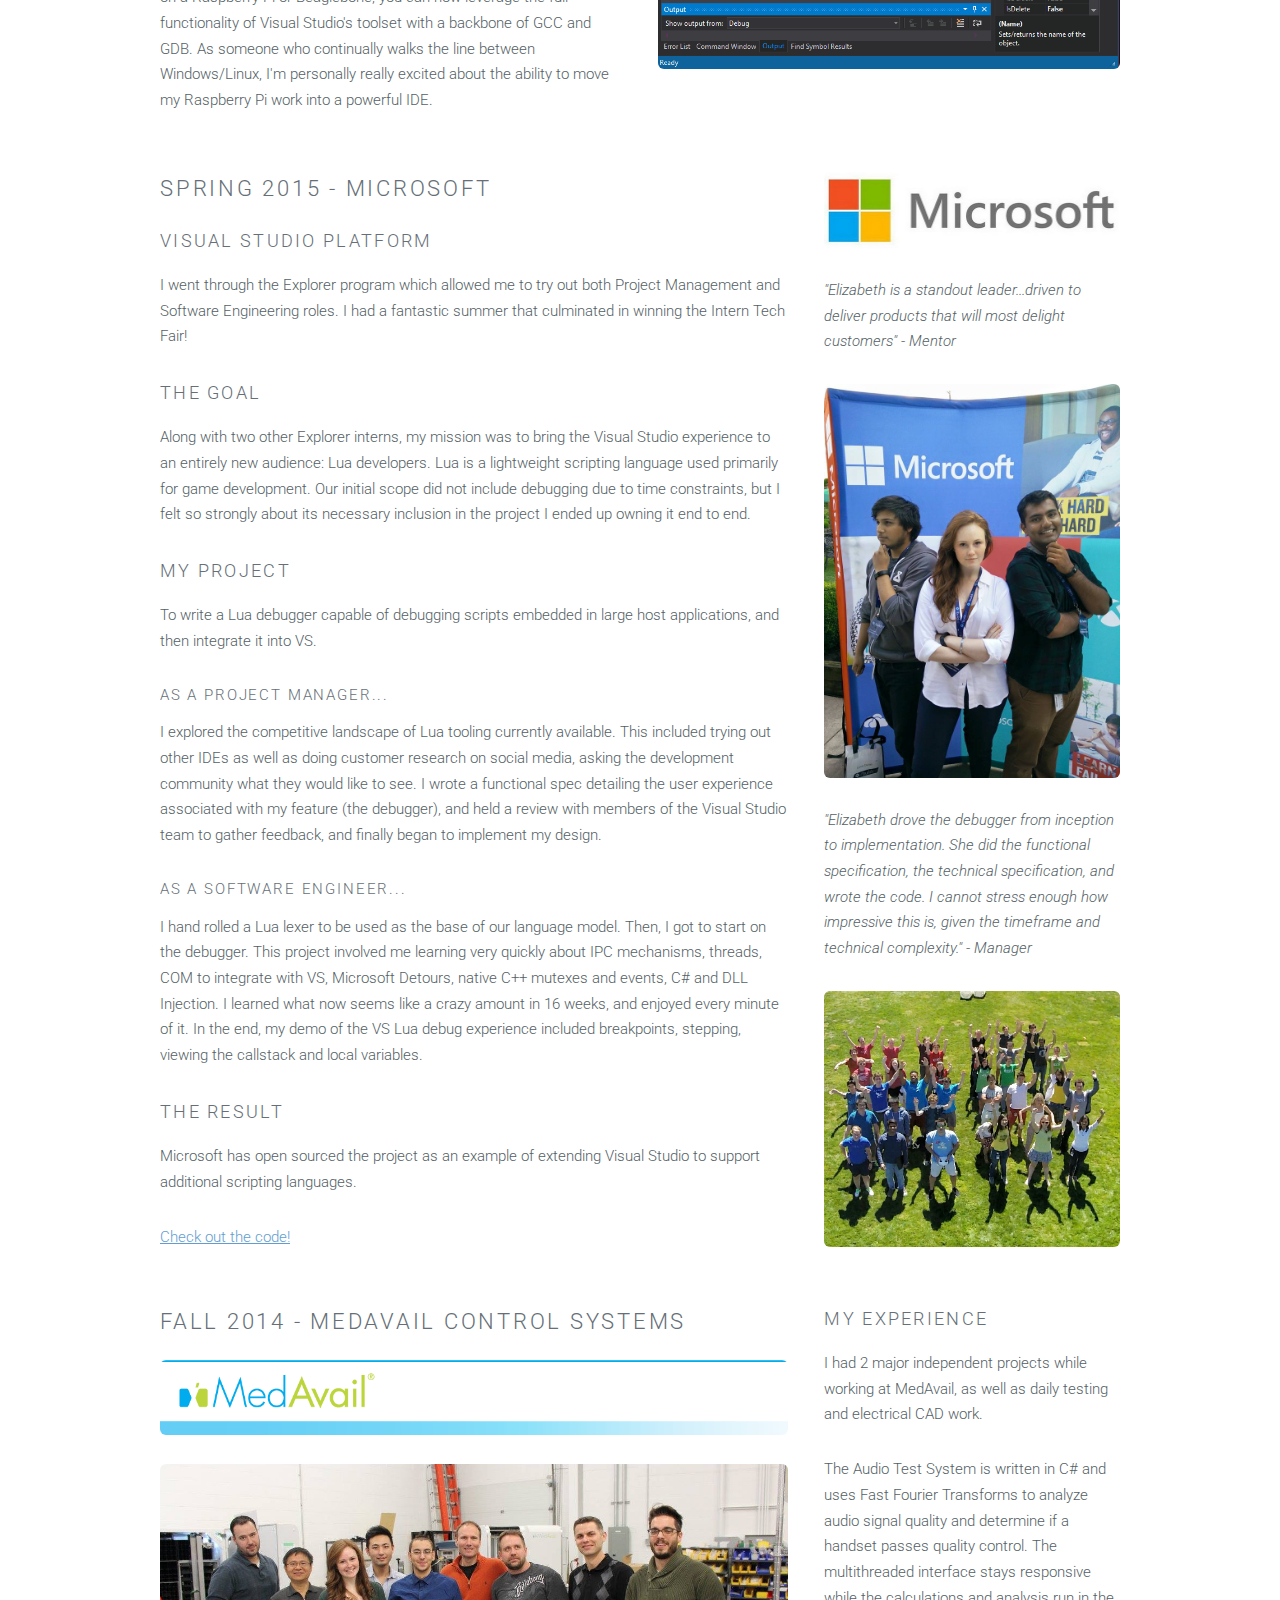
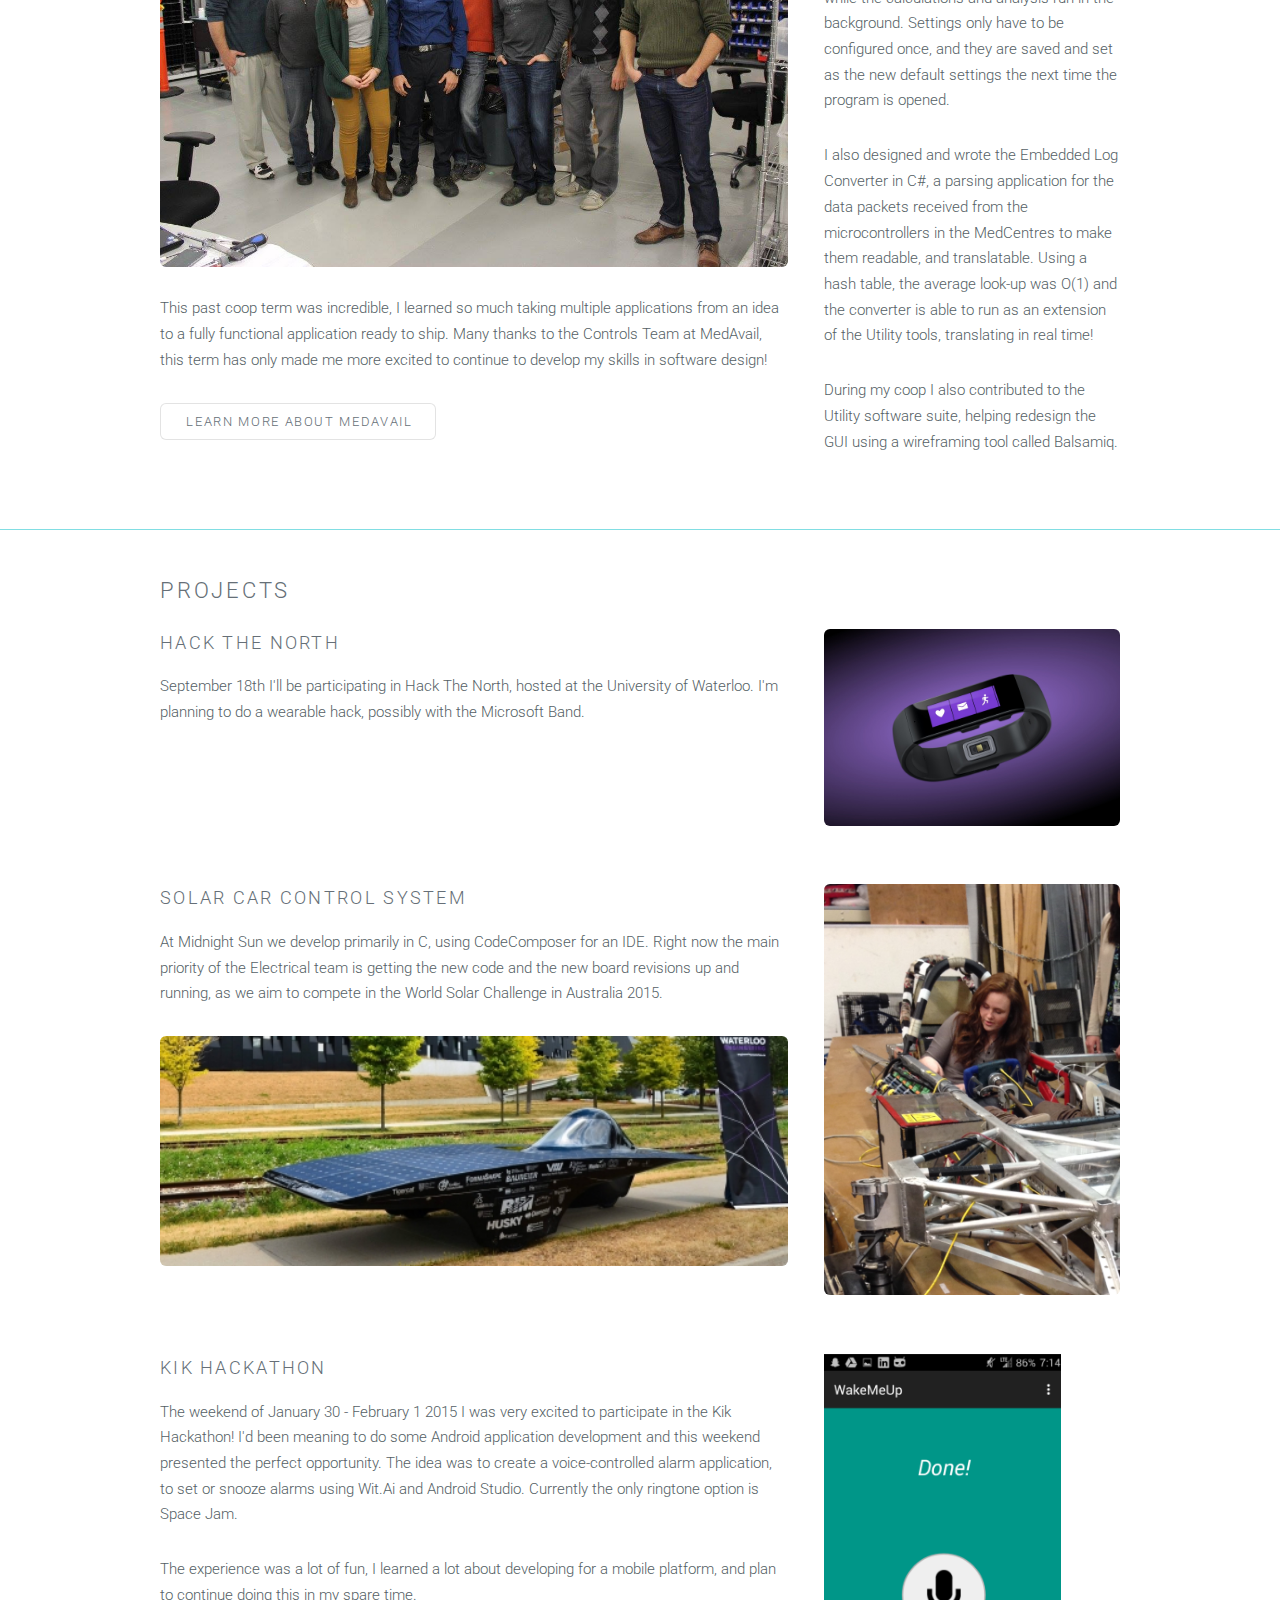
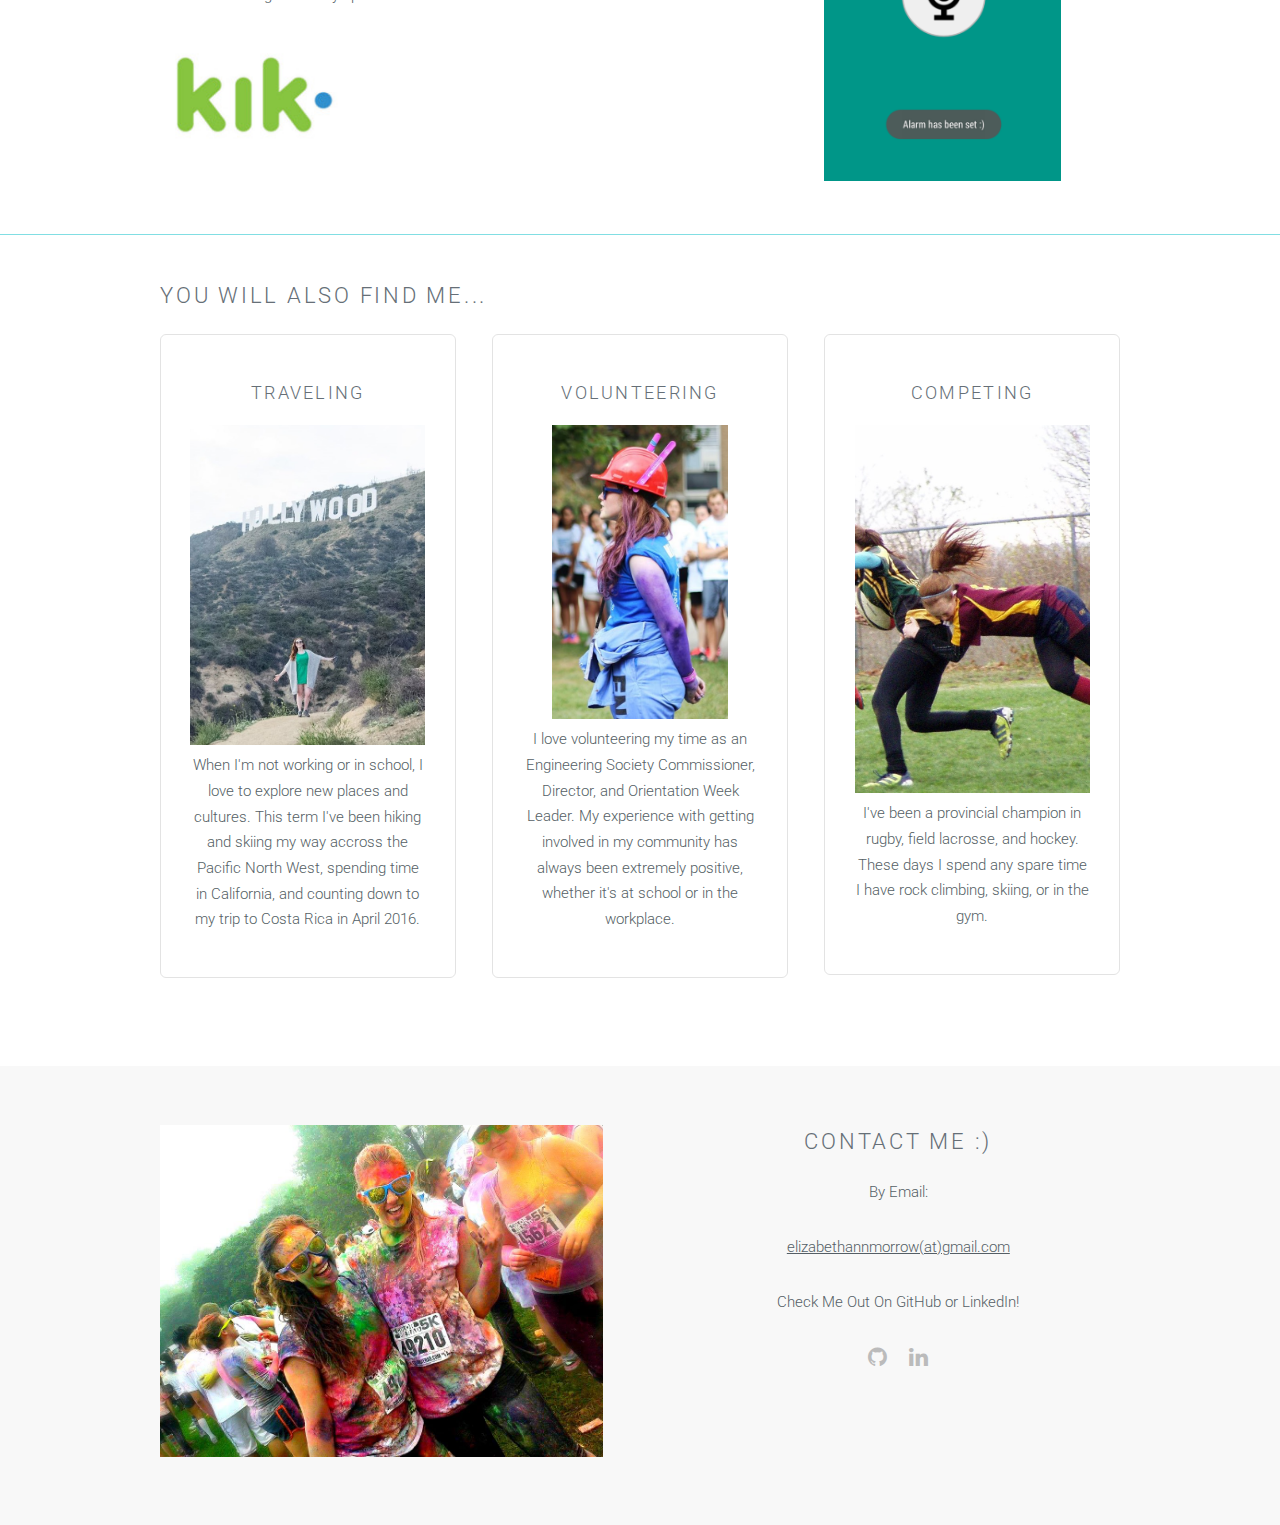
==== commit 48759097: "adding winter 2016 co-op" ====
--- a/index.html
+++ b/index.html
@@ -76,11 +76,30 @@
 				<a name="coop"></a>
 				<h2>Co-op</h2>
 				<div class="row">
+				<div class="6u">
+					<section>
+					<h2>Winter 2016 - Microsoft</h2>
+					<h3> Visual C/C++</h3>
+					<p> Today at ‪<a href=https://build.microsoft.com/ target="blank">#Build2016</a> Microsoft released what I have been working on since January: </p>
+					<p><b>Visual Studio C/C++ for Linux and IoT devices!</b></p>
+					<p>Whether you're working with OpenGL on Ubuntu, or a hardware project on a Raspberry Pi or Beaglebone, you can now leverage the full functionality of Visual Studio's toolset with a backbone of GCC and GDB. As someone who continually walks the line between Windows/Linux,
+					I'm personally really excited about the ability to move my Raspberry Pi work into a powerful IDE.</p>
+					</section>
+				</div>
+				<div class="6u">
+				<section>
+				<a href="#" class="image fit"><img src="images/openglubuntu.gif" alt="OpenGL built and debugged with VS"/></a>
+				</section>
+				</div>
+				</div>
+				<p></p>
+				<p></p>
+				<div class="row">
 				<div class="8u">
 					<section>
-					<h2>Spring 2015</h2>
-					<p>
-					This summer I moved to Redmond, Washington to intern at Microsoft on the Visual Studio Platform team. I went through the Explorer program which allowed me to try out both Project Management and Software Engineering roles. I had a fantastic summer that culminated in winning the Intern Tech Fair! 
+					<h2>Spring 2015 - Microsoft</h2>
+					<h3>Visual Studio Platform</h3>
+					<p>I went through the Explorer program which allowed me to try out both Project Management and Software Engineering roles. I had a fantastic summer that culminated in winning the Intern Tech Fair! 
 					</p>
 
 					<h3>The Goal</h3>
@@ -95,20 +114,21 @@
 
 					<h4>As a Software Engineer...</h4>
 
-					<p>Initially, we all spent time learning the Lua language. I did this by writing a WoW addon, and a simple game (think Snake, but with a cat...) using the LOVE framework. After that, I hand rolled a Lua lexer to be used as the base of our language model. Then, I got to get my hands dirty and start on the debugger. This project involved me learning very quickly about IPC mechanisms, threads, COM to integrate with VS, Microsoft Detours, native C++ mutexes and events, C# and DLL Injection. I learned what now seems like a crazy amount in 16 weeks, and enjoyed every minute of it. In the end, my demo of the VS Lua debug experience included breakpoints, stepping, viewing the callstack and local variables.</p>
+					<p>I hand rolled a Lua lexer to be used as the base of our language model. Then, I got to start on the debugger. This project involved me learning very quickly about IPC mechanisms, threads, COM to integrate with VS, Microsoft Detours, native C++ mutexes and events, C# and DLL Injection. I learned what now seems like a crazy amount in 16 weeks, and enjoyed every minute of it. In the end, my demo of the VS Lua debug experience included breakpoints, stepping, viewing the callstack and local variables.</p>
 
 					<h3>The Result</h3>
 
-					<p>As I mentioned before, our project won the Intern Tech Fair! It is now being taken on by a full time software engineer, which is amazing news. We're hoping to be able to open source a lot of it, so stay tuned for that. All in all, I'd like to thank my manager, my mentors, and my teammates. We accomplished something awesome, hopefully we can see the Lua community benefit as much from the end product as we did from the process.</p>
+					<p>Microsoft has open sourced the project as an example of extending Visual Studio to support additional scripting languages.</p>
+					<a href="https://github.com/Microsoft/VSLua" target="_blank">Check out the code!</a>
 					</section>
 				</div>
 				<div class="4u">
 				<section>
 				<a href="#" class="image fit"><img src="images/Microsoft-Logo.jpg" alt="" /></a>
 				<p><i>"Elizabeth is a standout leader...driven to deliver products that will most delight customers" - Mentor</i></p>
+				<a href="#" class="image fit"><img src="images/ExplorerTeam.jpg" alt="" /></a>
+				<p><i>"Elizabeth drove the debugger from inception to implementation. She did the functional specification, the technical specification, and wrote the code. I cannot stress enough how impressive this is, given the timeframe and technical complexity." - Manager</i></p>				
 				<a href="#" class="image fit"><img src="images/mslogopeople.png" alt="" /></a>
-				<p><i>"Elizabeth drove the debugger from inception to implementation. She did the functional specification, the technical specification, and wrote the code. I cannot stress enough how impressive this is, given the timeframe and technical complexity." - Manager</i></p>
-				<a href="#" class="image fit"><img src="images/ExplorerTeam.jpg" alt="" /></a>
 				</section>
 				</div>
 				</div>
@@ -117,7 +137,7 @@
 					<div class="row">
 						<div class="8u">
 							<section>
-								<h2>Fall 2014</h2>
+								<h2>Fall 2014 - MedAvail Control Systems</h2>
 								<a href="#" class="image fit"><img src="images/medavail.png" alt="" /></a>
 								<a href="#" class="image fit"><img src="images/pic03.jpg" alt="" /></a>
 								<p>This past coop term was incredible, I learned so much taking multiple applications from an idea to a fully functional application ready to ship. Many thanks to the Controls Team at MedAvail, this term has only made me more excited to continue to develop my skills in software design! </p>
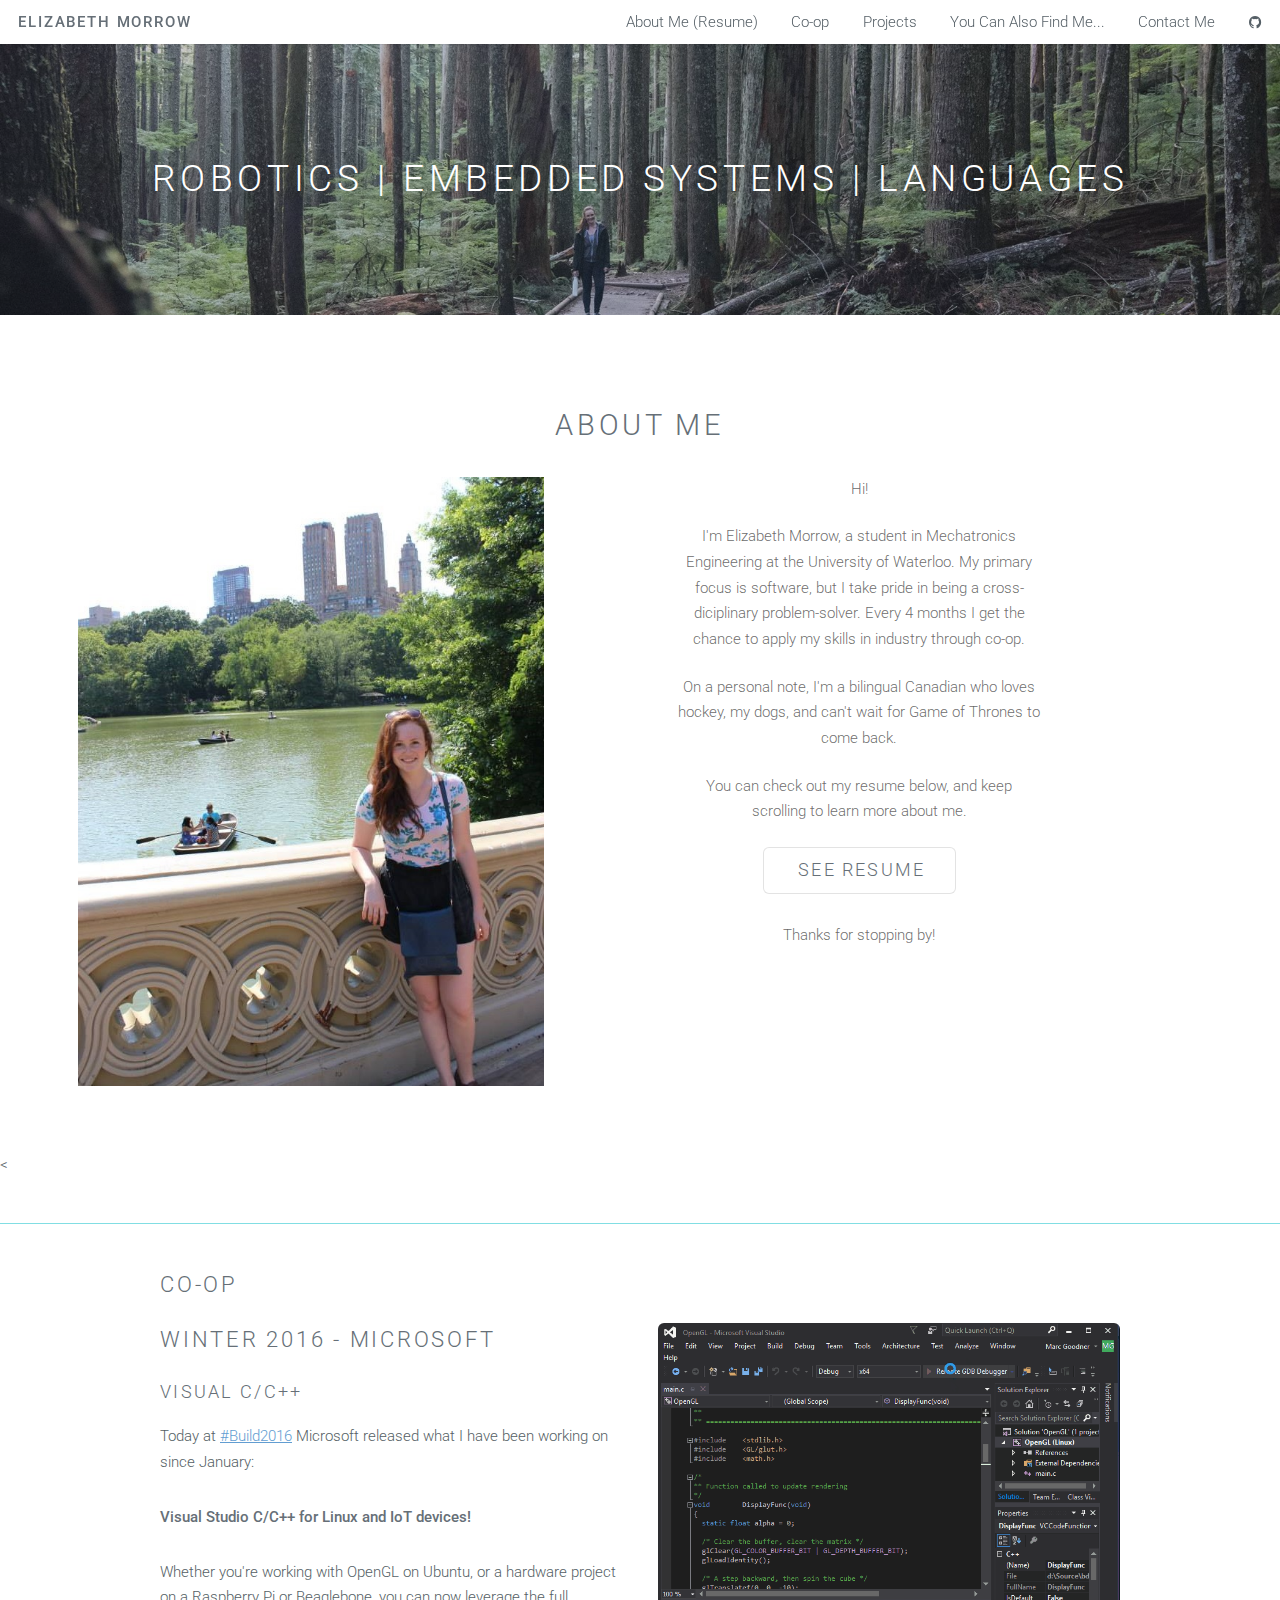
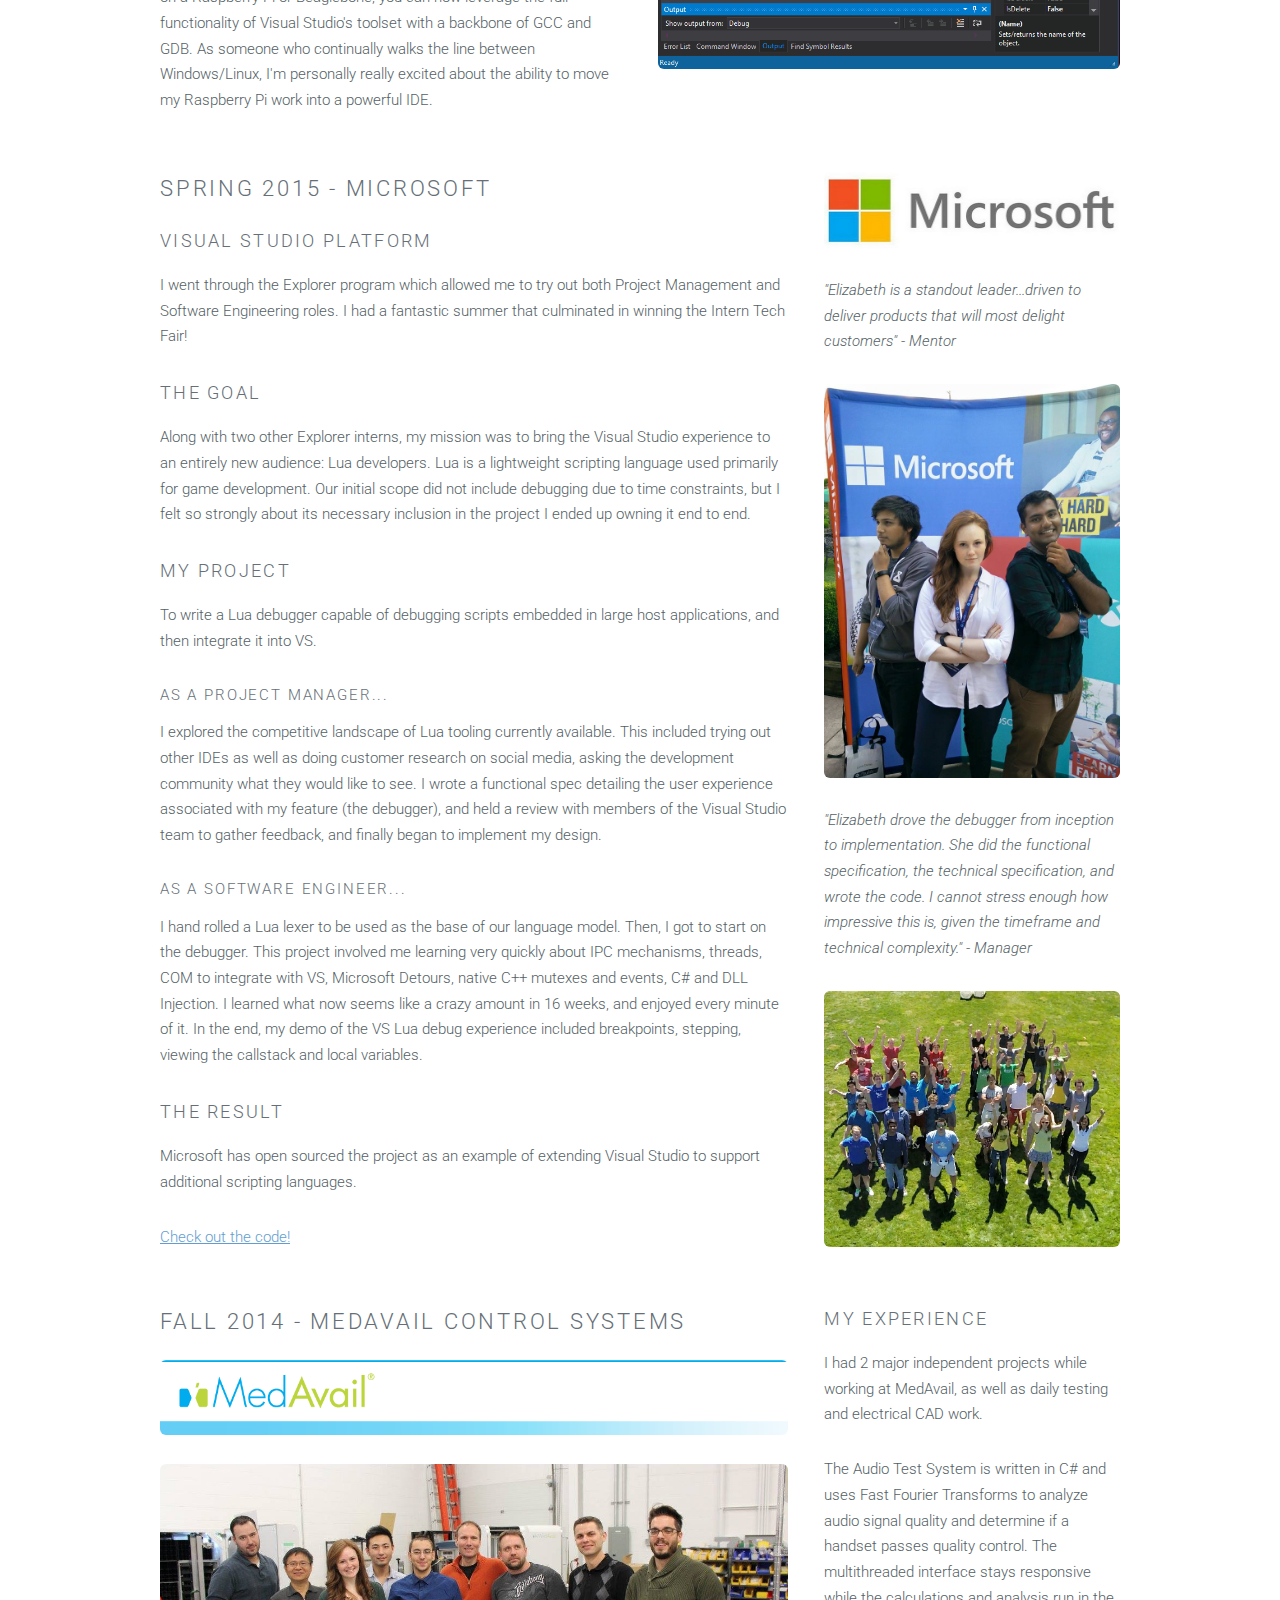
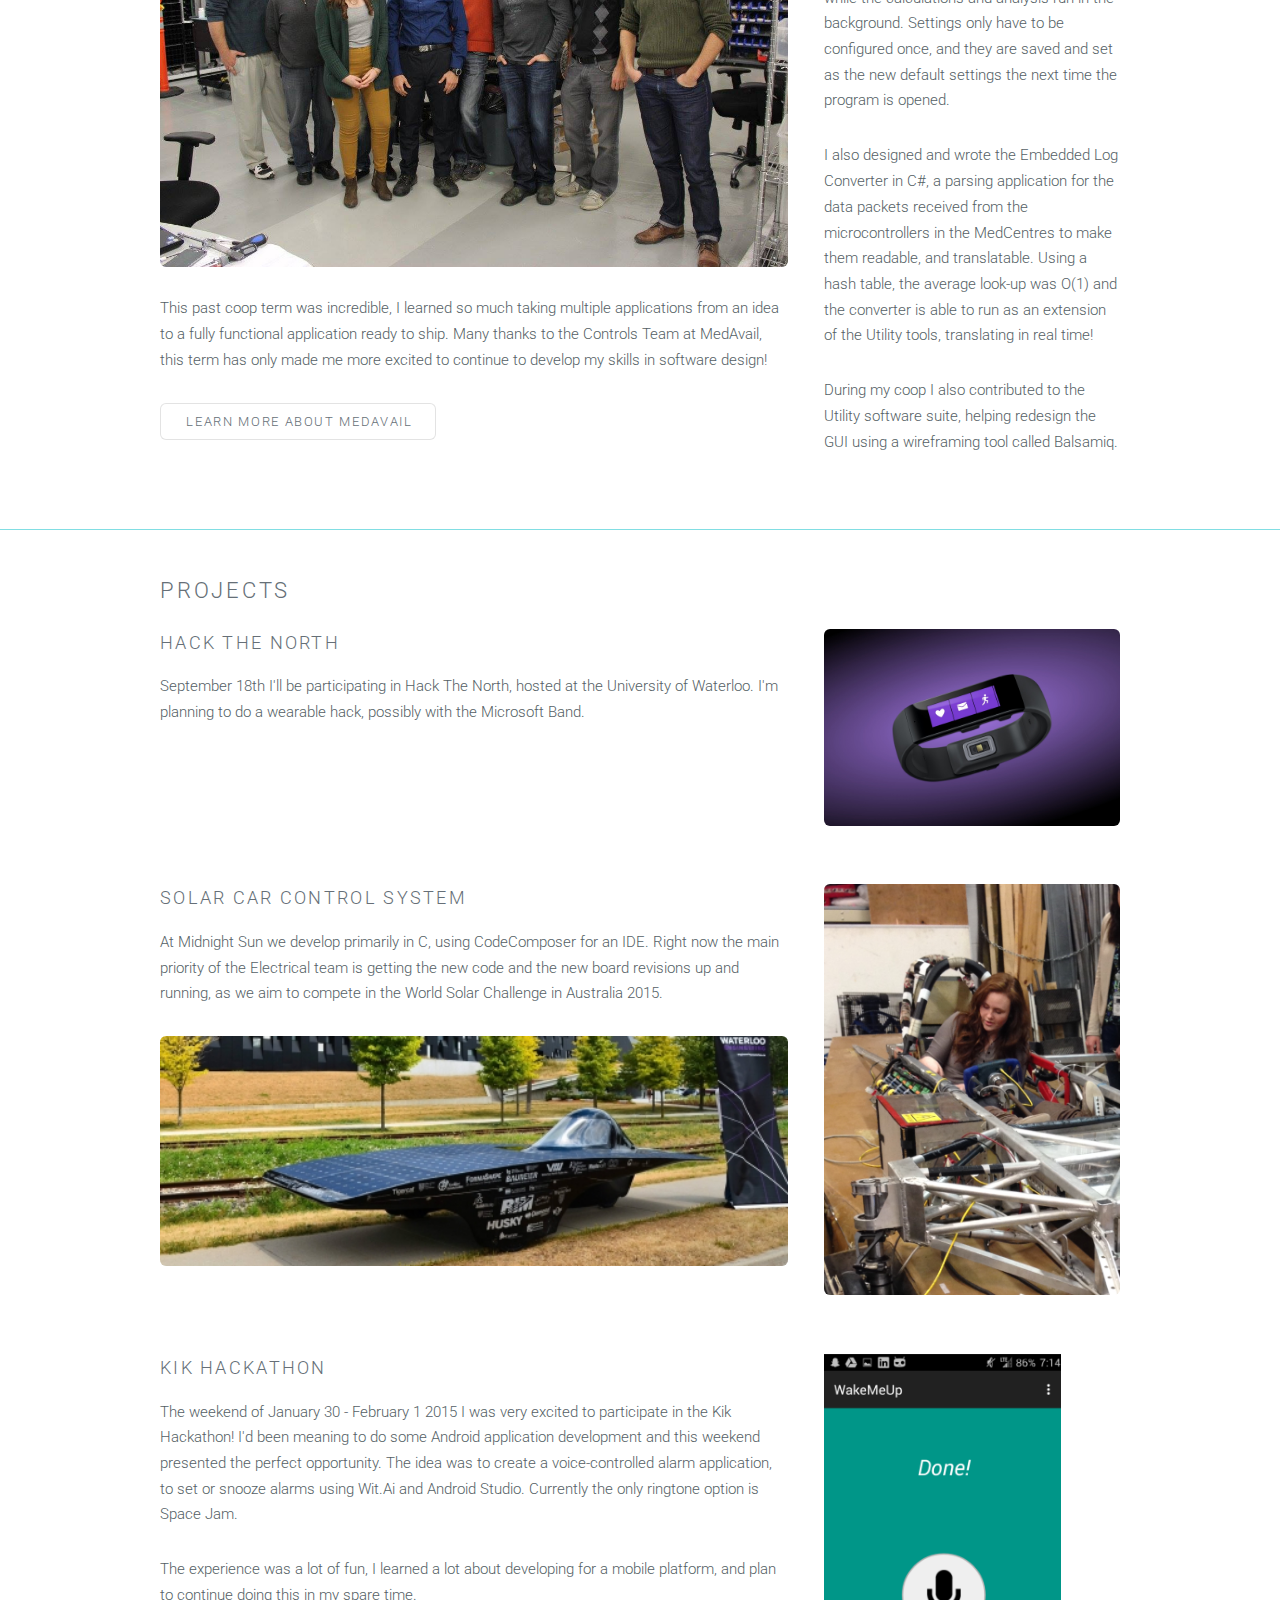
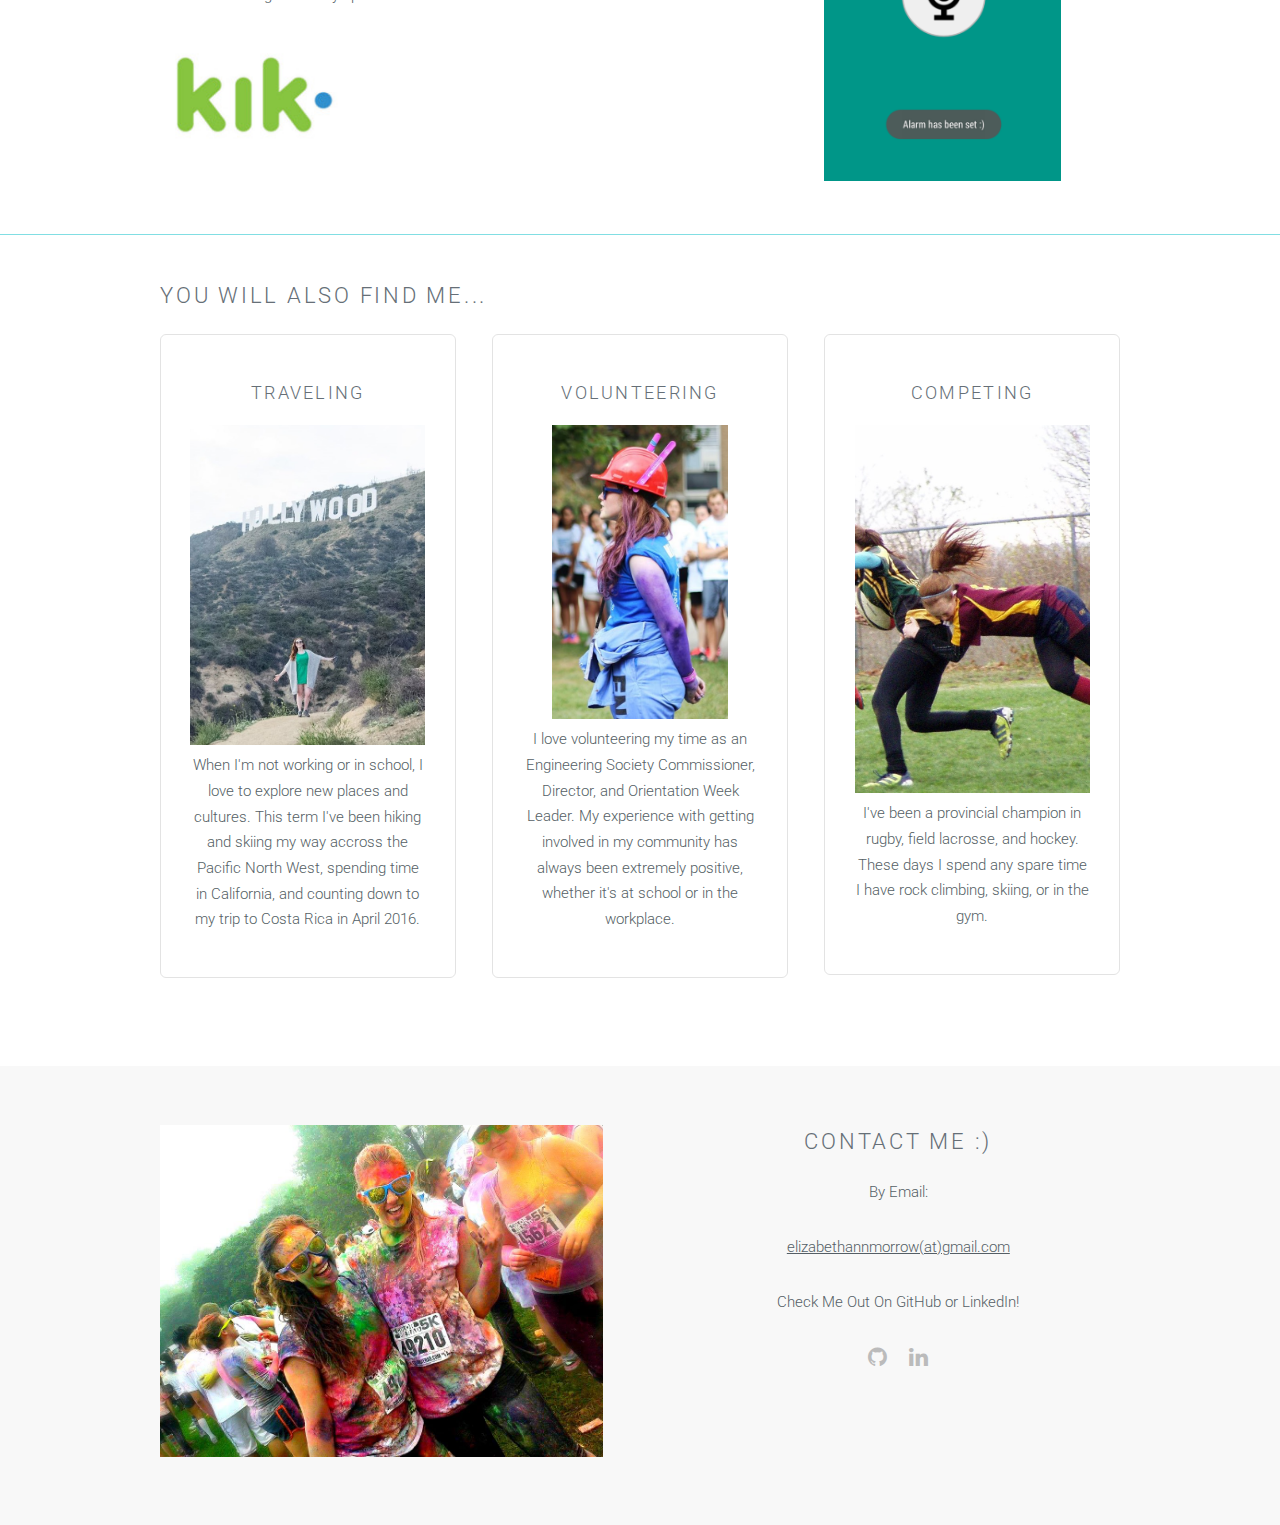
==== commit e27e6467: "more resume updates" ====
--- a/index.html
+++ b/index.html
@@ -61,8 +61,8 @@
 				</div>
 				<div class="4u">
 				<p id="aboutme1" style="color:rgba(0,0,0,0.6); padding-left:5%;padding-right:5%">Hi!</p>
-					<p id="aboutme1" style="color:rgba(0,0,0,0.6); padding-left:5%;padding-right:5%">I'm Elizabeth Morrow, a student in Mechatronics Engineering at the University of Waterloo. My primary focus is software, but I take pride in being a cross-diciplinary problem-solver. Every 4 months I have the opportunity to take on a new role in industry, and my goal is to learn as much as possible while applying my skill set to contribute to real solutions.</p>
-					<p id="aboutme1" style="color:rgba(0,0,0,0.6); padding-left:5%;padding-right:5%">On a personal note, I'm a bilingual Canadian who loves hockey, musicals, and Game of Thrones.</p>
+					<p id="aboutme1" style="color:rgba(0,0,0,0.6); padding-left:5%;padding-right:5%">I'm Elizabeth Morrow, a student in Mechatronics Engineering at the University of Waterloo. My primary focus is software, but I take pride in being a cross-diciplinary problem-solver. Every 4 months I get the chance to apply my skills in industry through co-op.</p>
+					<p id="aboutme1" style="color:rgba(0,0,0,0.6); padding-left:5%;padding-right:5%">On a personal note, I'm a bilingual Canadian who loves hockey, my dogs, and can't wait for Game of Thrones to come back.</p>
 					<p id="aboutme2" style="color:rgba(0,0,0,0.6); padding-left:5%;padding-right:5%"> You can check out my resume below, and keep scrolling to learn more about me.</p>
 					<ul class="actions">
 						<li><a href="docs/EAM2016.pdf" class="button big alt" target="_blank" >See Resume</a></li>
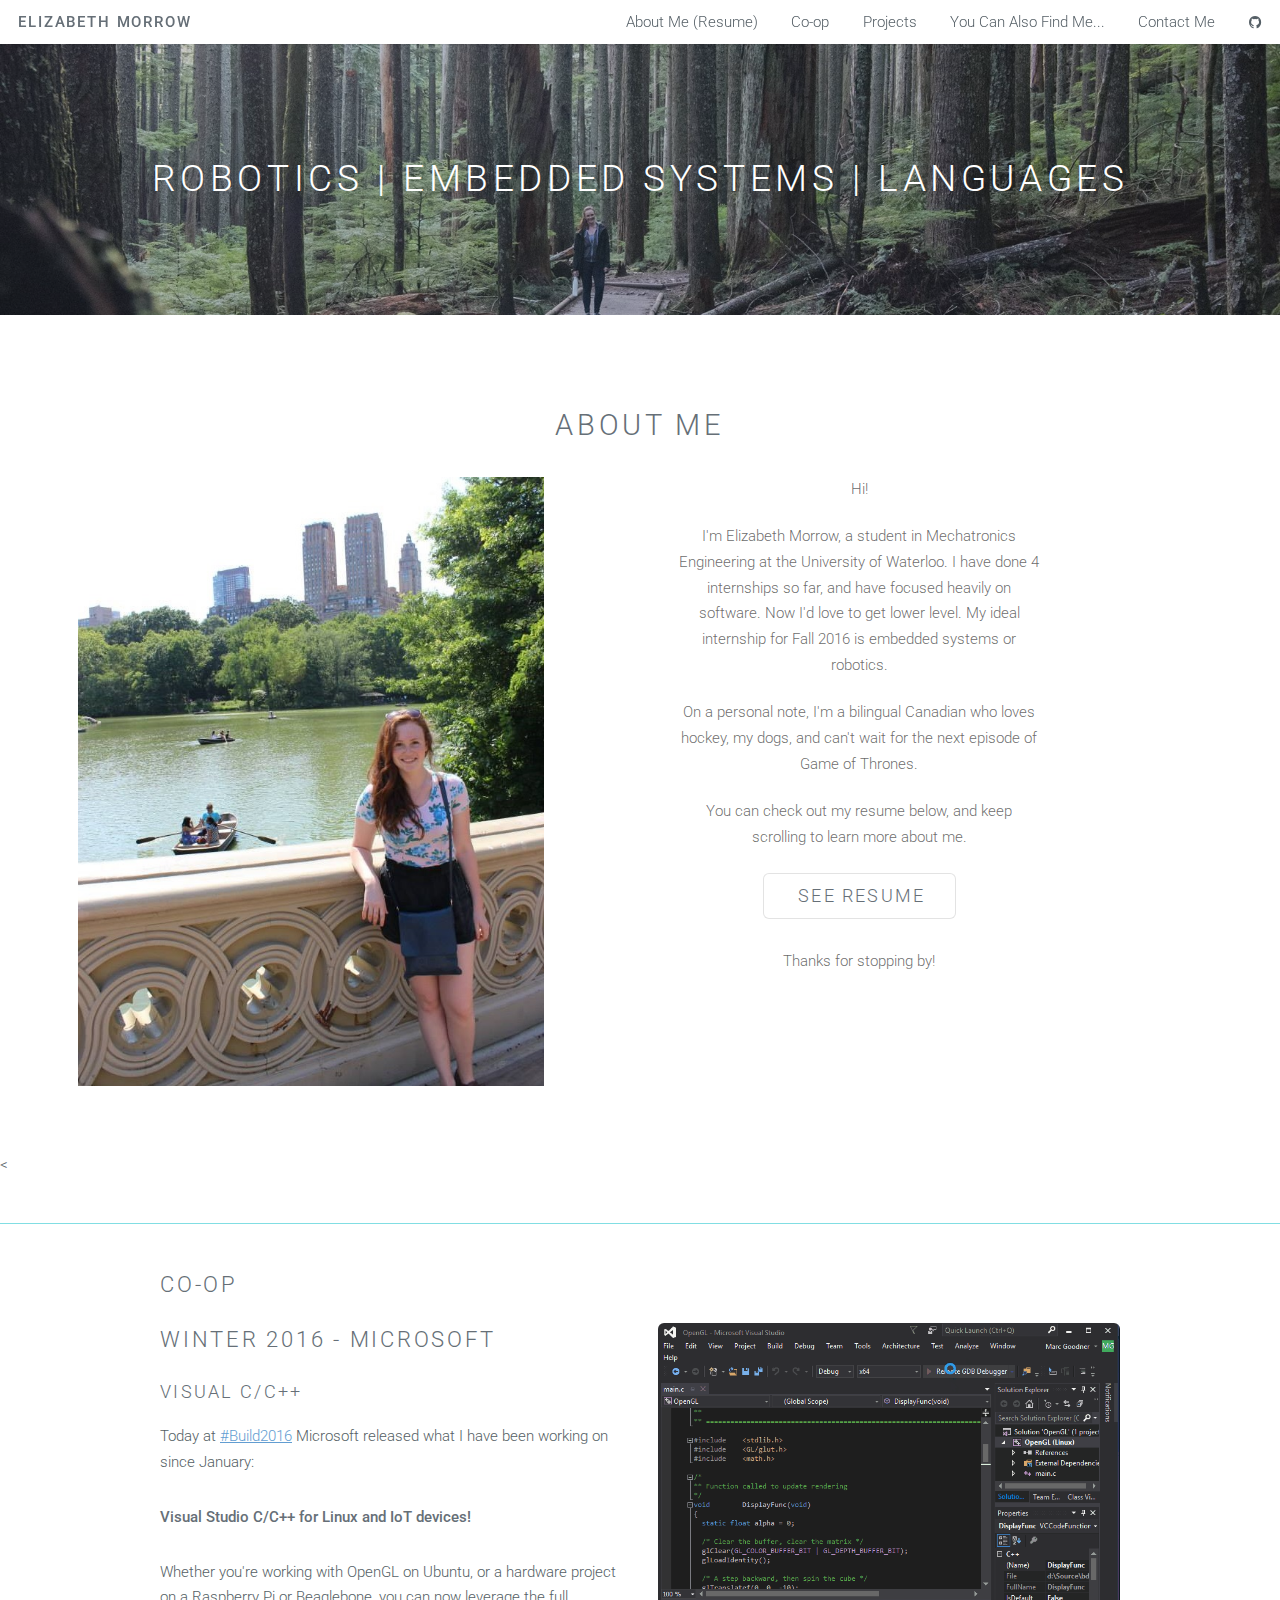
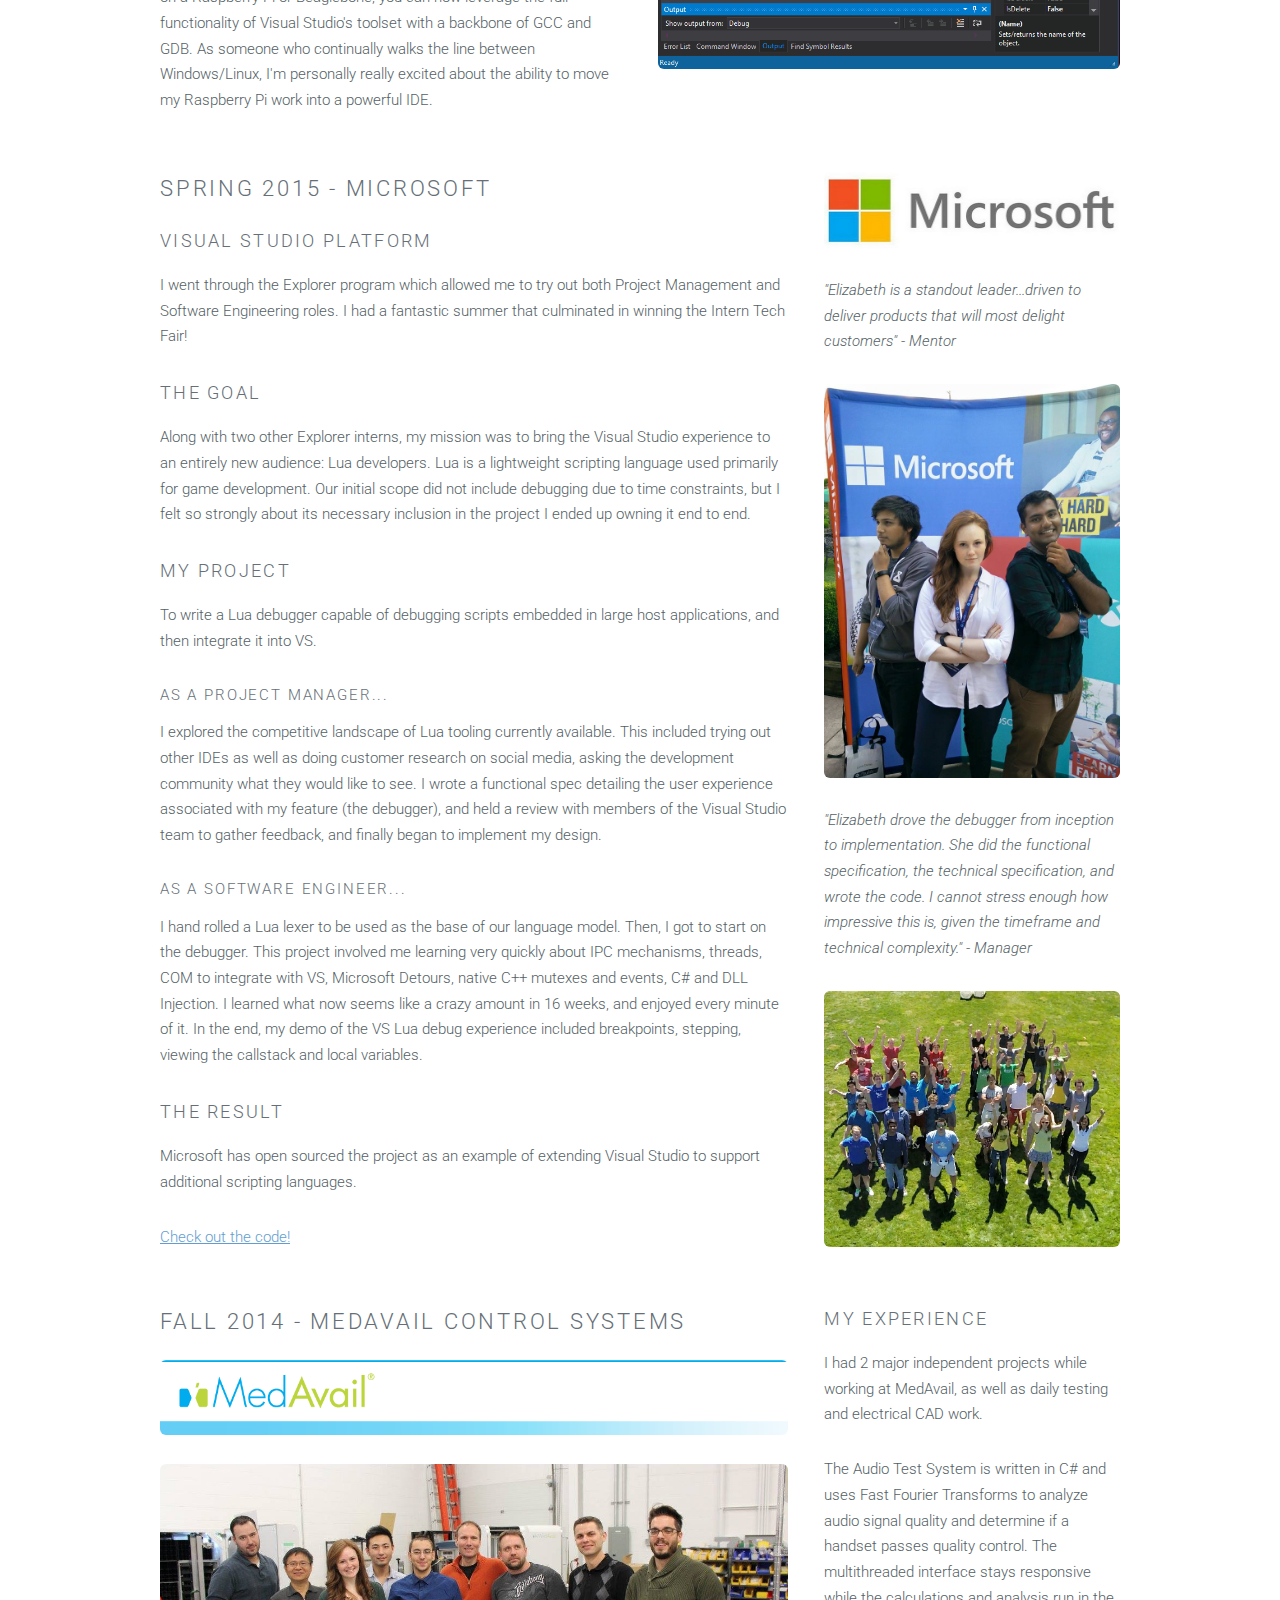
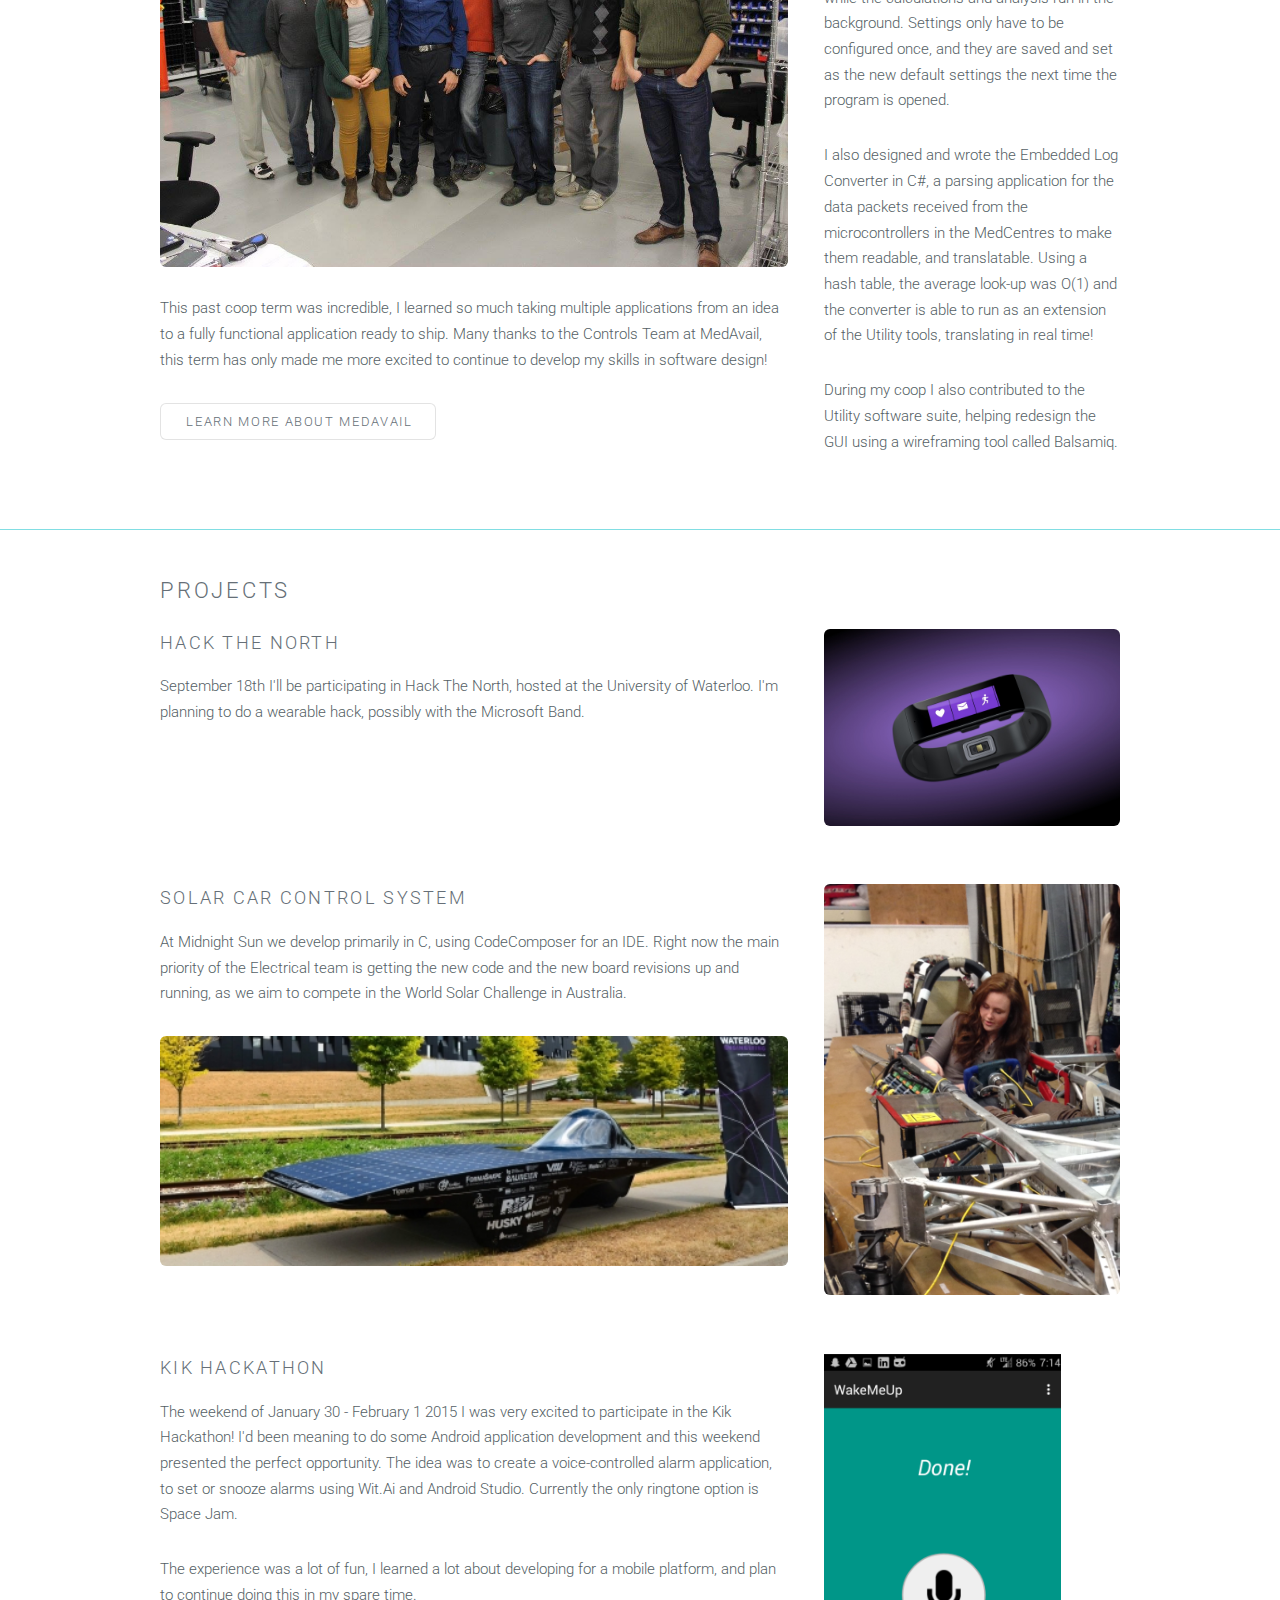
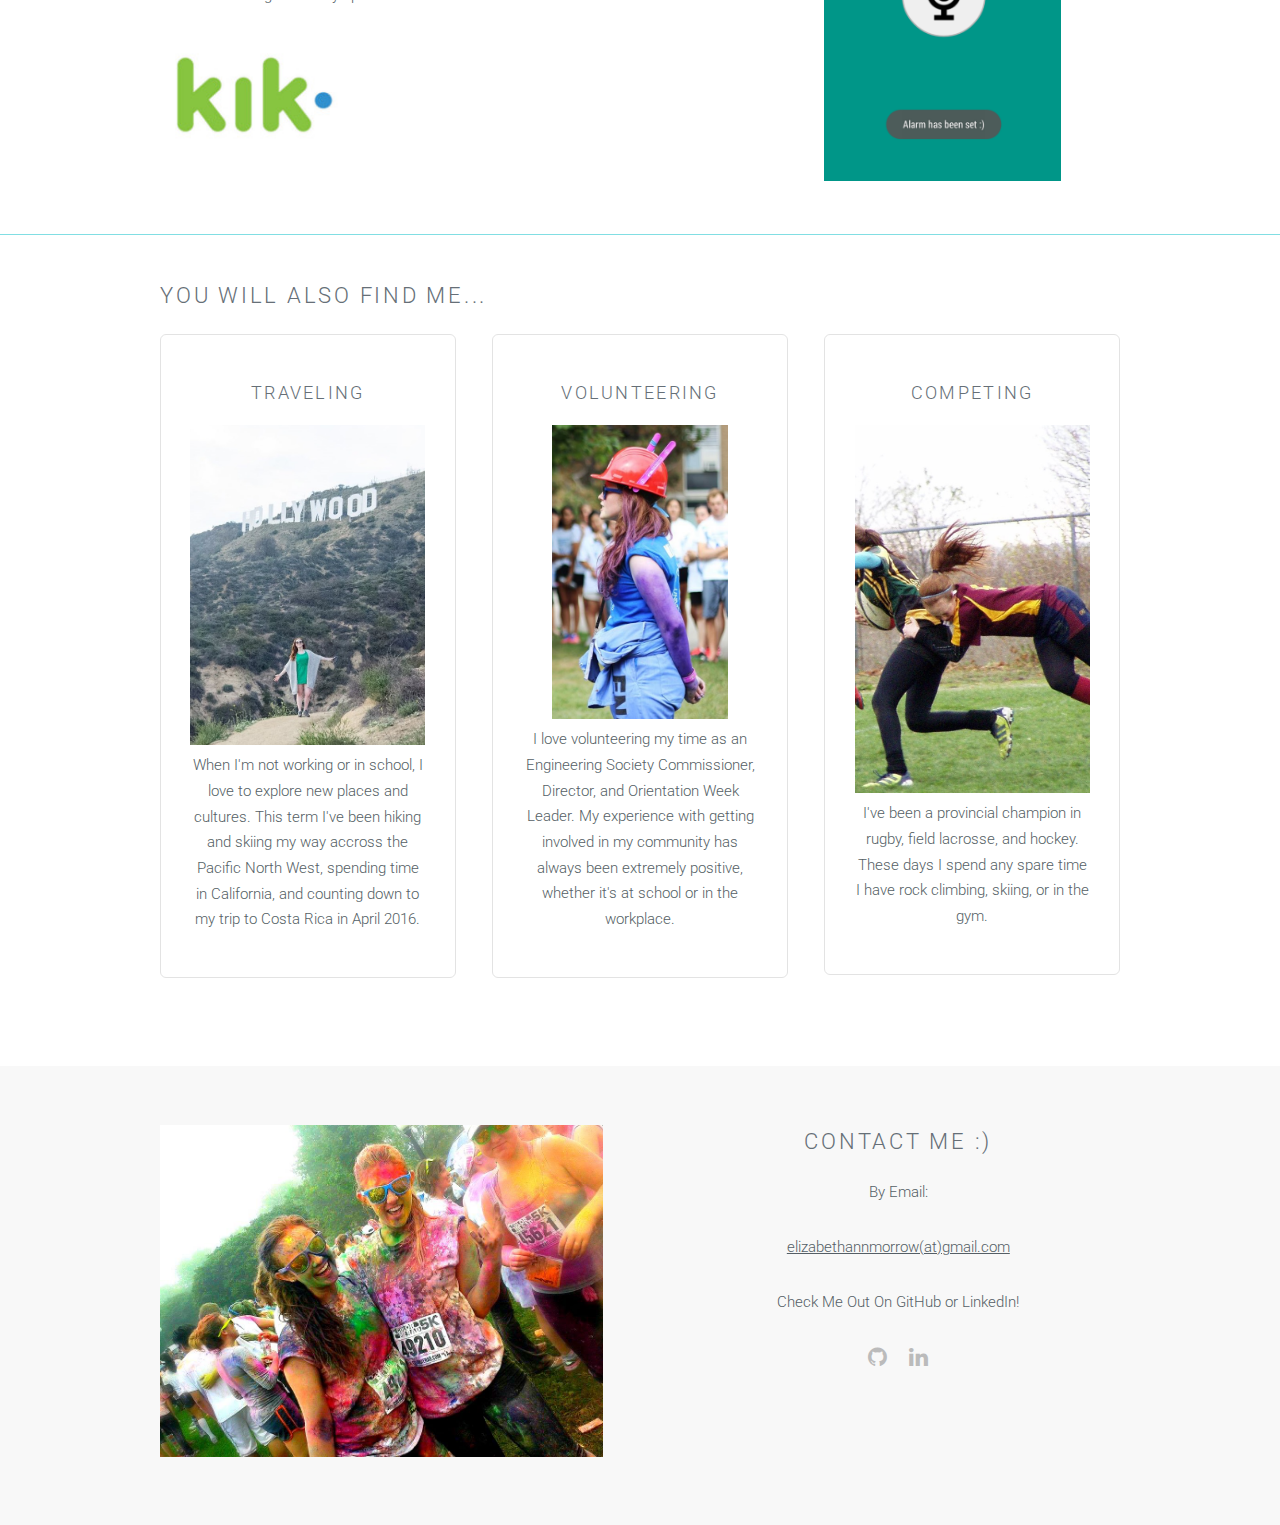
==== commit 877f4e07: "updating resume and about me" ====
--- a/index.html
+++ b/index.html
@@ -61,8 +61,8 @@
 				</div>
 				<div class="4u">
 				<p id="aboutme1" style="color:rgba(0,0,0,0.6); padding-left:5%;padding-right:5%">Hi!</p>
-					<p id="aboutme1" style="color:rgba(0,0,0,0.6); padding-left:5%;padding-right:5%">I'm Elizabeth Morrow, a student in Mechatronics Engineering at the University of Waterloo. My primary focus is software, but I take pride in being a cross-diciplinary problem-solver. Every 4 months I get the chance to apply my skills in industry through co-op.</p>
-					<p id="aboutme1" style="color:rgba(0,0,0,0.6); padding-left:5%;padding-right:5%">On a personal note, I'm a bilingual Canadian who loves hockey, my dogs, and can't wait for Game of Thrones to come back.</p>
+					<p id="aboutme1" style="color:rgba(0,0,0,0.6); padding-left:5%;padding-right:5%">I'm Elizabeth Morrow, a student in Mechatronics Engineering at the University of Waterloo. I have done 4 internships so far, and have focused heavily on software. Now I'd love to get lower level. My ideal internship for Fall 2016 is embedded systems or robotics.</p>
+					<p id="aboutme1" style="color:rgba(0,0,0,0.6); padding-left:5%;padding-right:5%">On a personal note, I'm a bilingual Canadian who loves hockey, my dogs, and can't wait for the next episode of Game of Thrones.</p>
 					<p id="aboutme2" style="color:rgba(0,0,0,0.6); padding-left:5%;padding-right:5%"> You can check out my resume below, and keep scrolling to learn more about me.</p>
 					<ul class="actions">
 						<li><a href="docs/EAM2016.pdf" class="button big alt" target="_blank" >See Resume</a></li>
@@ -180,7 +180,7 @@
 						<div class="8u">
 							<section>
 							<h3>Solar Car Control System</h3>
-								<p>At Midnight Sun we develop primarily in C, using CodeComposer for an IDE. Right now the main priority of the Electrical team is getting the new code and the new board revisions up and running, as we aim to compete in the World Solar Challenge in Australia 2015. </p>
+								<p>At Midnight Sun we develop primarily in C, using CodeComposer for an IDE. Right now the main priority of the Electrical team is getting the new code and the new board revisions up and running, as we aim to compete in the World Solar Challenge in Australia. </p>
 								<a href="#" class="image fit"><img src="images/msx.jpg" alt="" /></a>
 							</section>
 						</div>
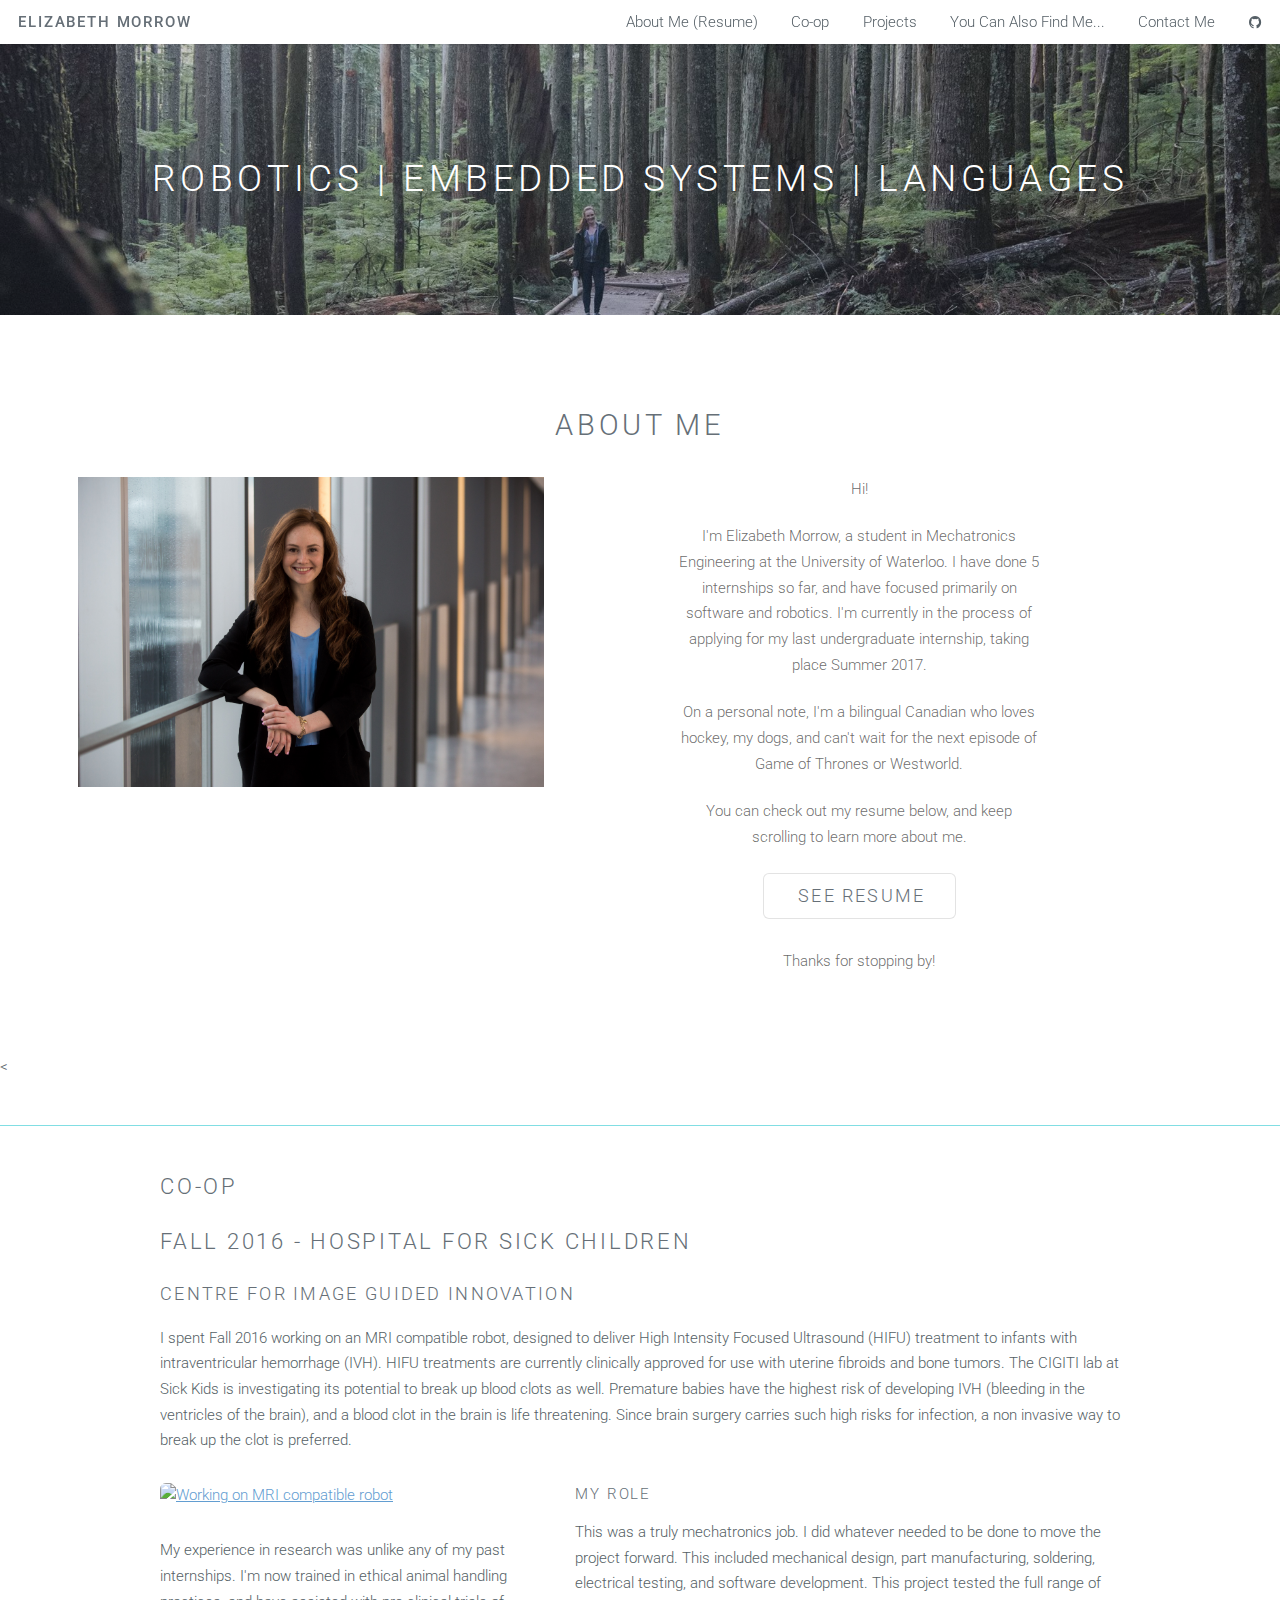
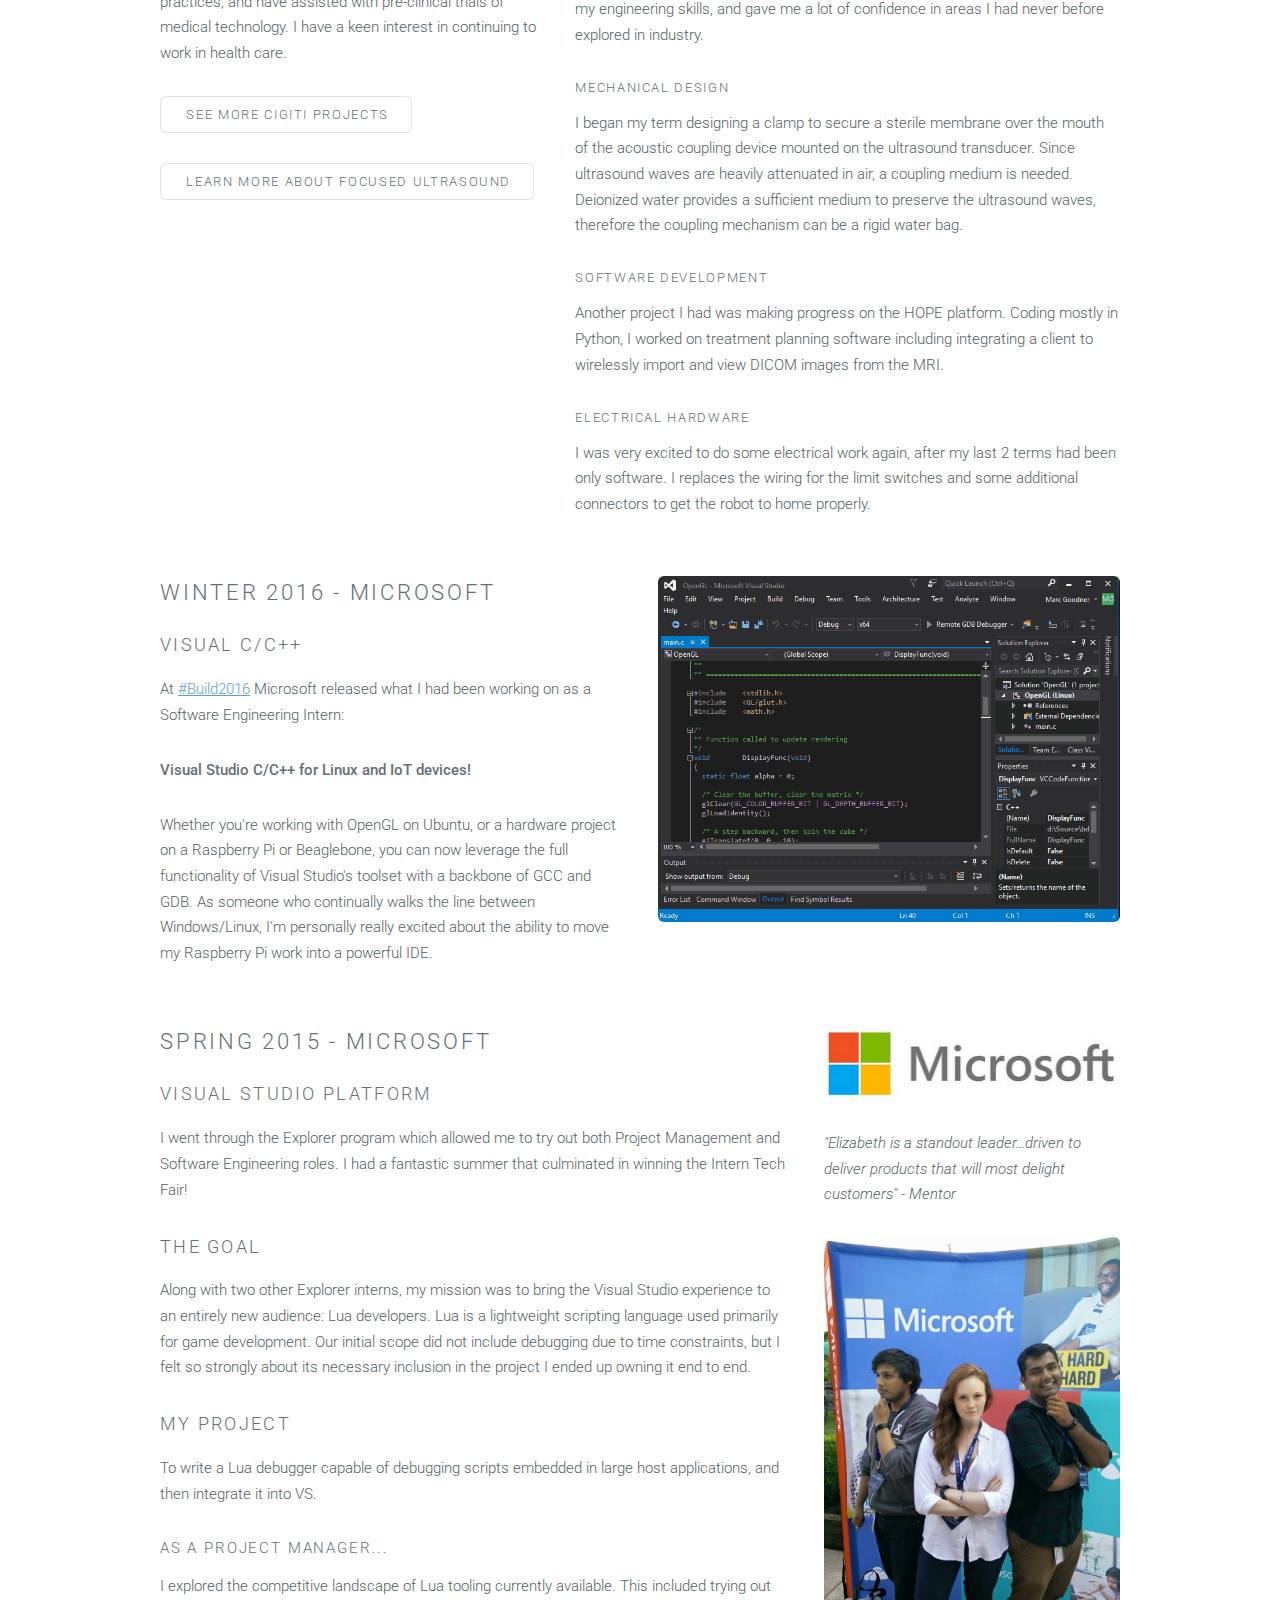
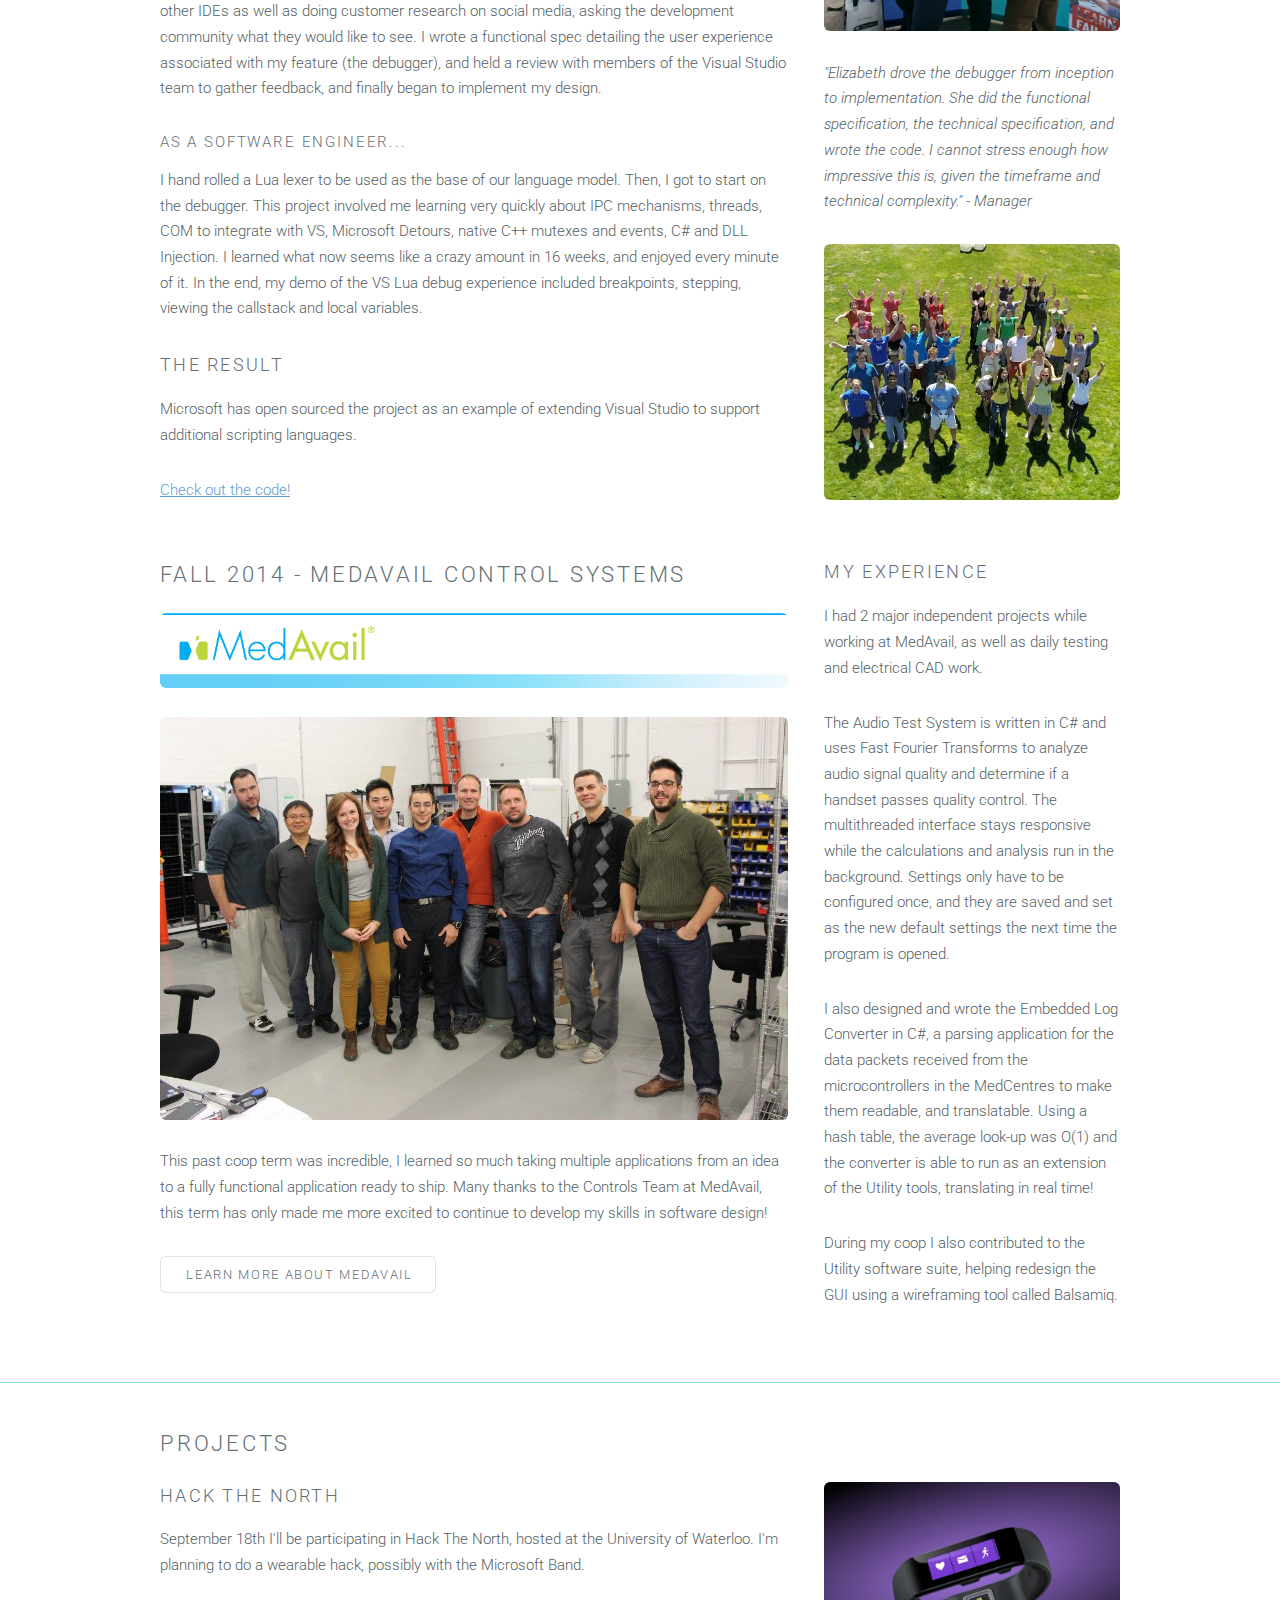
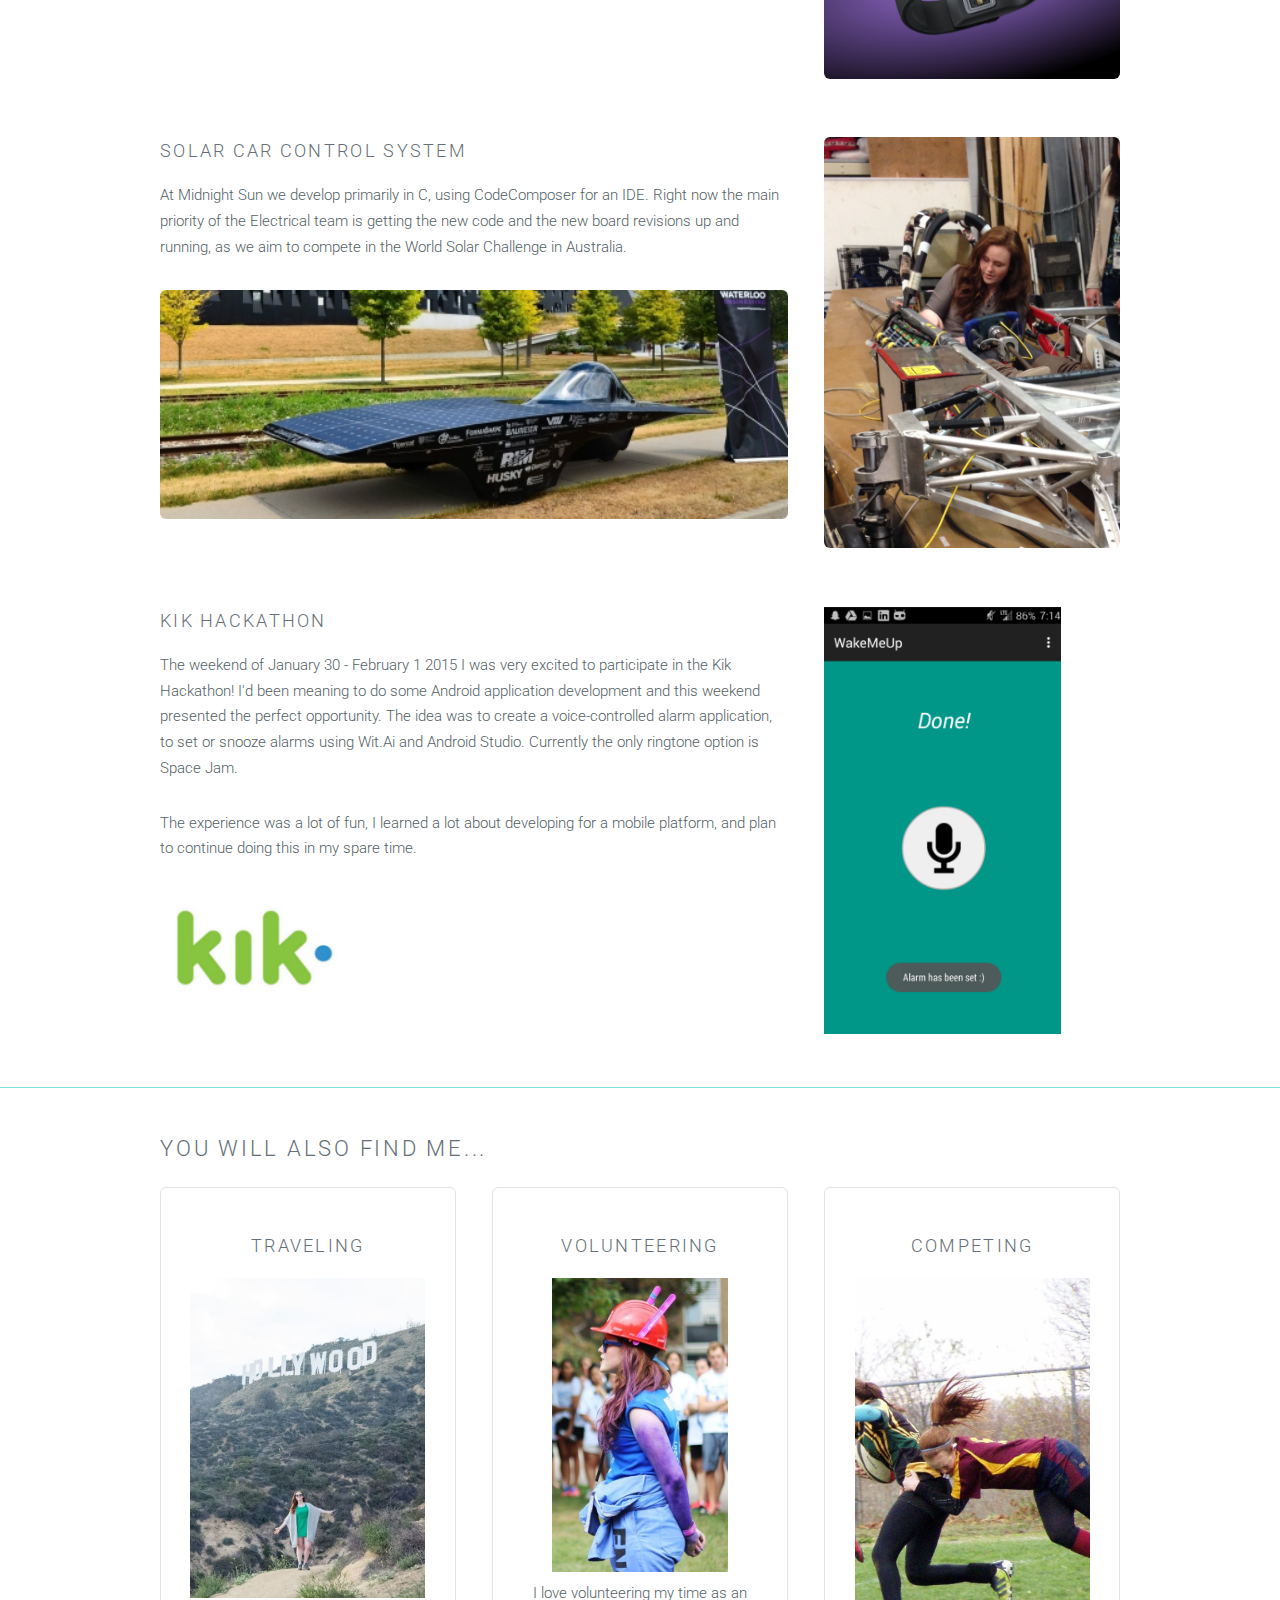
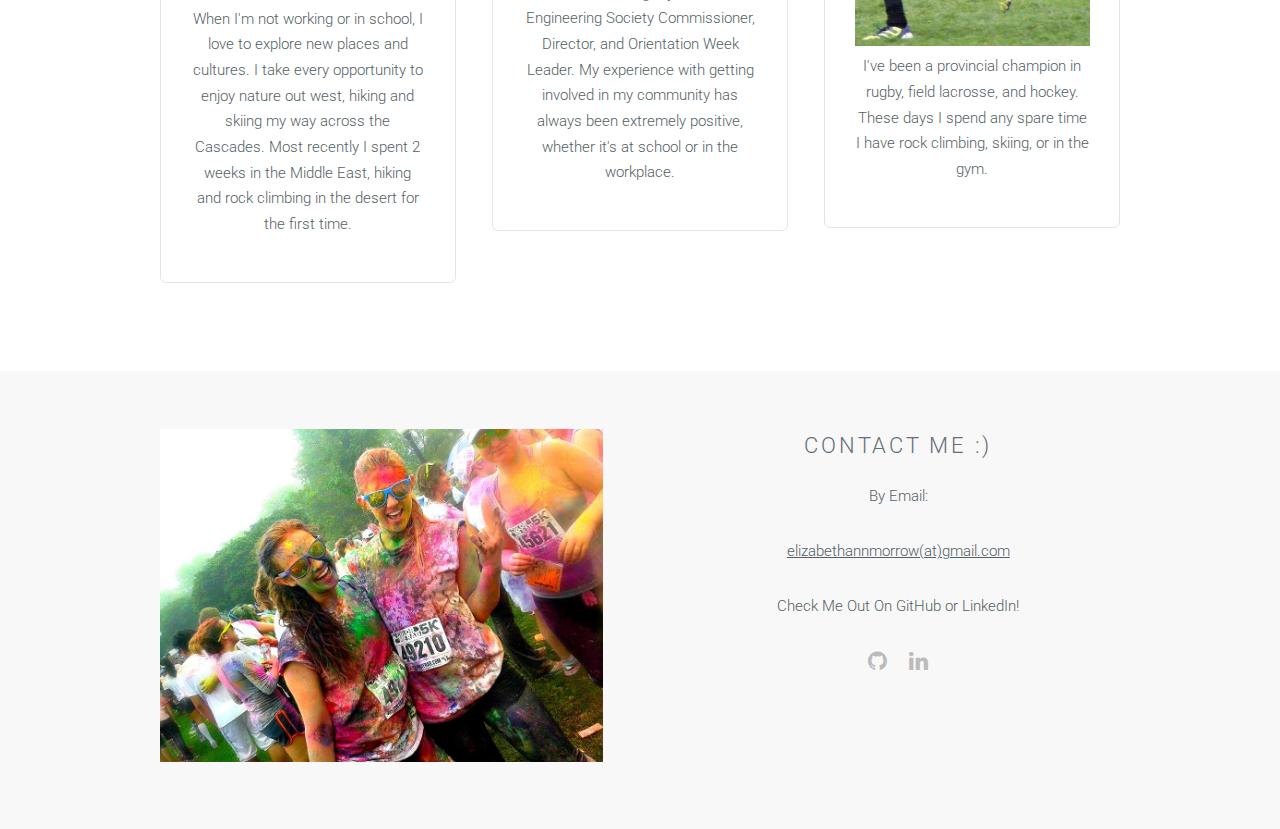
==== commit 9ffffb1d: "update jan2017" ====
--- a/index.html
+++ b/index.html
@@ -61,11 +61,11 @@
 				</div>
 				<div class="4u">
 				<p id="aboutme1" style="color:rgba(0,0,0,0.6); padding-left:5%;padding-right:5%">Hi!</p>
-					<p id="aboutme1" style="color:rgba(0,0,0,0.6); padding-left:5%;padding-right:5%">I'm Elizabeth Morrow, a student in Mechatronics Engineering at the University of Waterloo. I have done 4 internships so far, and have focused heavily on software. Now I'd love to get lower level. My ideal internship for Fall 2016 is embedded systems or robotics.</p>
-					<p id="aboutme1" style="color:rgba(0,0,0,0.6); padding-left:5%;padding-right:5%">On a personal note, I'm a bilingual Canadian who loves hockey, my dogs, and can't wait for the next episode of Game of Thrones.</p>
+					<p id="aboutme1" style="color:rgba(0,0,0,0.6); padding-left:5%;padding-right:5%">I'm Elizabeth Morrow, a student in Mechatronics Engineering at the University of Waterloo. I have done 5 internships so far, and have focused primarily on software and robotics. I'm currently in the process of applying for my last undergraduate internship, taking place Summer 2017. </p>
+					<p id="aboutme1" style="color:rgba(0,0,0,0.6); padding-left:5%;padding-right:5%">On a personal note, I'm a bilingual Canadian who loves hockey, my dogs, and can't wait for the next episode of Game of Thrones or Westworld.</p>
 					<p id="aboutme2" style="color:rgba(0,0,0,0.6); padding-left:5%;padding-right:5%"> You can check out my resume below, and keep scrolling to learn more about me.</p>
 					<ul class="actions">
-						<li><a href="docs/EAM2016.pdf" class="button big alt" target="_blank" >See Resume</a></li>
+						<li><a href="docs/EAM2017.pdf" class="button big alt" target="_blank" >See Resume</a></li>
 					</ul>
 					<p id="aboutme2" style="color:rgba(0,0,0,0.6); padding-left:5%;padding-right:5%"> Thanks for stopping by!</p>
 				</div>
@@ -76,11 +76,44 @@
 				<a name="coop"></a>
 				<h2>Co-op</h2>
 				<div class="row">
+				<!--<div class="7u">-->
+					<section>
+					<h2>Fall 2016 - Hospital For Sick Children</h2>
+					<h3> Centre for Image Guided Innovation</h3>
+					<p> I spent Fall 2016 working on an MRI compatible robot, designed to deliver High Intensity Focused Ultrasound (HIFU) treatment to infants with intraventricular hemorrhage (IVH). HIFU treatments are currently clinically approved for use with uterine fibroids and bone tumors. The CIGITI lab at Sick Kids is investigating its potential to break up blood clots as well. Premature babies have the highest risk of developing IVH (bleeding in the ventricles of the brain), and a blood clot in the brain is life threatening. Since brain surgery carries such high risks for infection, a non invasive way to break up the clot is preferred.</p>
+					</section>
+				</div>
+				<div class="row">
+				<div class="5u">
+						<a href="#" class="image fit"><img src="images/cigiti.jpg" alt="Working on MRI compatible robot"/></a>
+						<p> My experience in research was unlike any of my past internships. I'm now trained in ethical animal handling practices, and have assisted with pre-clinical trials of medical technology. I have a keen interest in continuing to work in health care. </p>
+						<ul class="actions">
+									<li><a href="http://www.cigiti.ca/projects" class="button alt" target="_blank">See more CIGITI projects</a></li>
+								</ul>
+								<ul class="actions">
+									<li><a href="http://www.fusfoundation.org/diseases-and-conditions/womens-health/uterine-fibroids" class="button alt" target="_blank">Learn more about focused ultrasound</a></li>
+								</ul>
+
+				</div>
+				<div class="7u">
+						<h4>My Role </h4>
+						<p>This was a truly mechatronics job. I did whatever needed to be done to move the project forward. This included mechanical design, part manufacturing, soldering, electrical testing, and software development. This project tested the full range of my engineering skills, and gave me a lot of confidence in areas I had never before explored in industry.</p>
+						<h5> Mechanical Design</h5>
+						<p> I began my term designing a clamp to secure a sterile membrane over the mouth of the acoustic coupling device mounted on the ultrasound transducer. Since ultrasound waves are heavily attenuated in air, a coupling medium is needed. Deionized water provides a sufficient medium to preserve the ultrasound waves, therefore the coupling mechanism can be a rigid water bag.</p>
+						<h5> Software Development </h5>
+						<p> Another project I had was making progress on the HOPE platform. Coding mostly in Python, I worked on treatment planning software including integrating a client to wirelessly import and view DICOM images from the MRI. </p>
+						<h5> Electrical Hardware</h5>
+						<p> I was very excited to do some electrical work again, after my last 2 terms had been only software. I replaces the wiring for the limit switches and some additional connectors to get the robot to home properly.</p>
+				</div>
+				</div>
+				<p></p>
+				<p></p>
+				<div class="row">
 				<div class="6u">
 					<section>
 					<h2>Winter 2016 - Microsoft</h2>
 					<h3> Visual C/C++</h3>
-					<p> Today at ‪<a href=https://build.microsoft.com/ target="blank">#Build2016</a> Microsoft released what I have been working on since January: </p>
+					<p> At ‪<a href=https://build.microsoft.com/ target="blank">#Build2016</a> Microsoft released what I had been working on as a Software Engineering Intern: </p>
 					<p><b>Visual Studio C/C++ for Linux and IoT devices!</b></p>
 					<p>Whether you're working with OpenGL on Ubuntu, or a hardware project on a Raspberry Pi or Beaglebone, you can now leverage the full functionality of Visual Studio's toolset with a backbone of GCC and GDB. As someone who continually walks the line between Windows/Linux,
 					I'm personally really excited about the ability to move my Raspberry Pi work into a powerful IDE.</p>
@@ -217,7 +250,7 @@
 							<section class="special box">
 								<h3>Traveling</h3>
 								<img src="images/hollywood.jpg" alt="brazil" height="100%" width="100%">
-								<p>When I'm not working or in school, I love to explore new places and cultures. This term I've been hiking and skiing my way accross the Pacific North West, spending time in California, and counting down to my trip to Costa Rica in April 2016.</p>
+								<p>When I'm not working or in school, I love to explore new places and cultures. I take every opportunity to enjoy nature out west, hiking and skiing my way across the Cascades. Most recently I spent 2 weeks in the Middle East, hiking and rock climbing in the desert for the first time. </p>
 							</section>
 						</div>
 						<div class="4u">
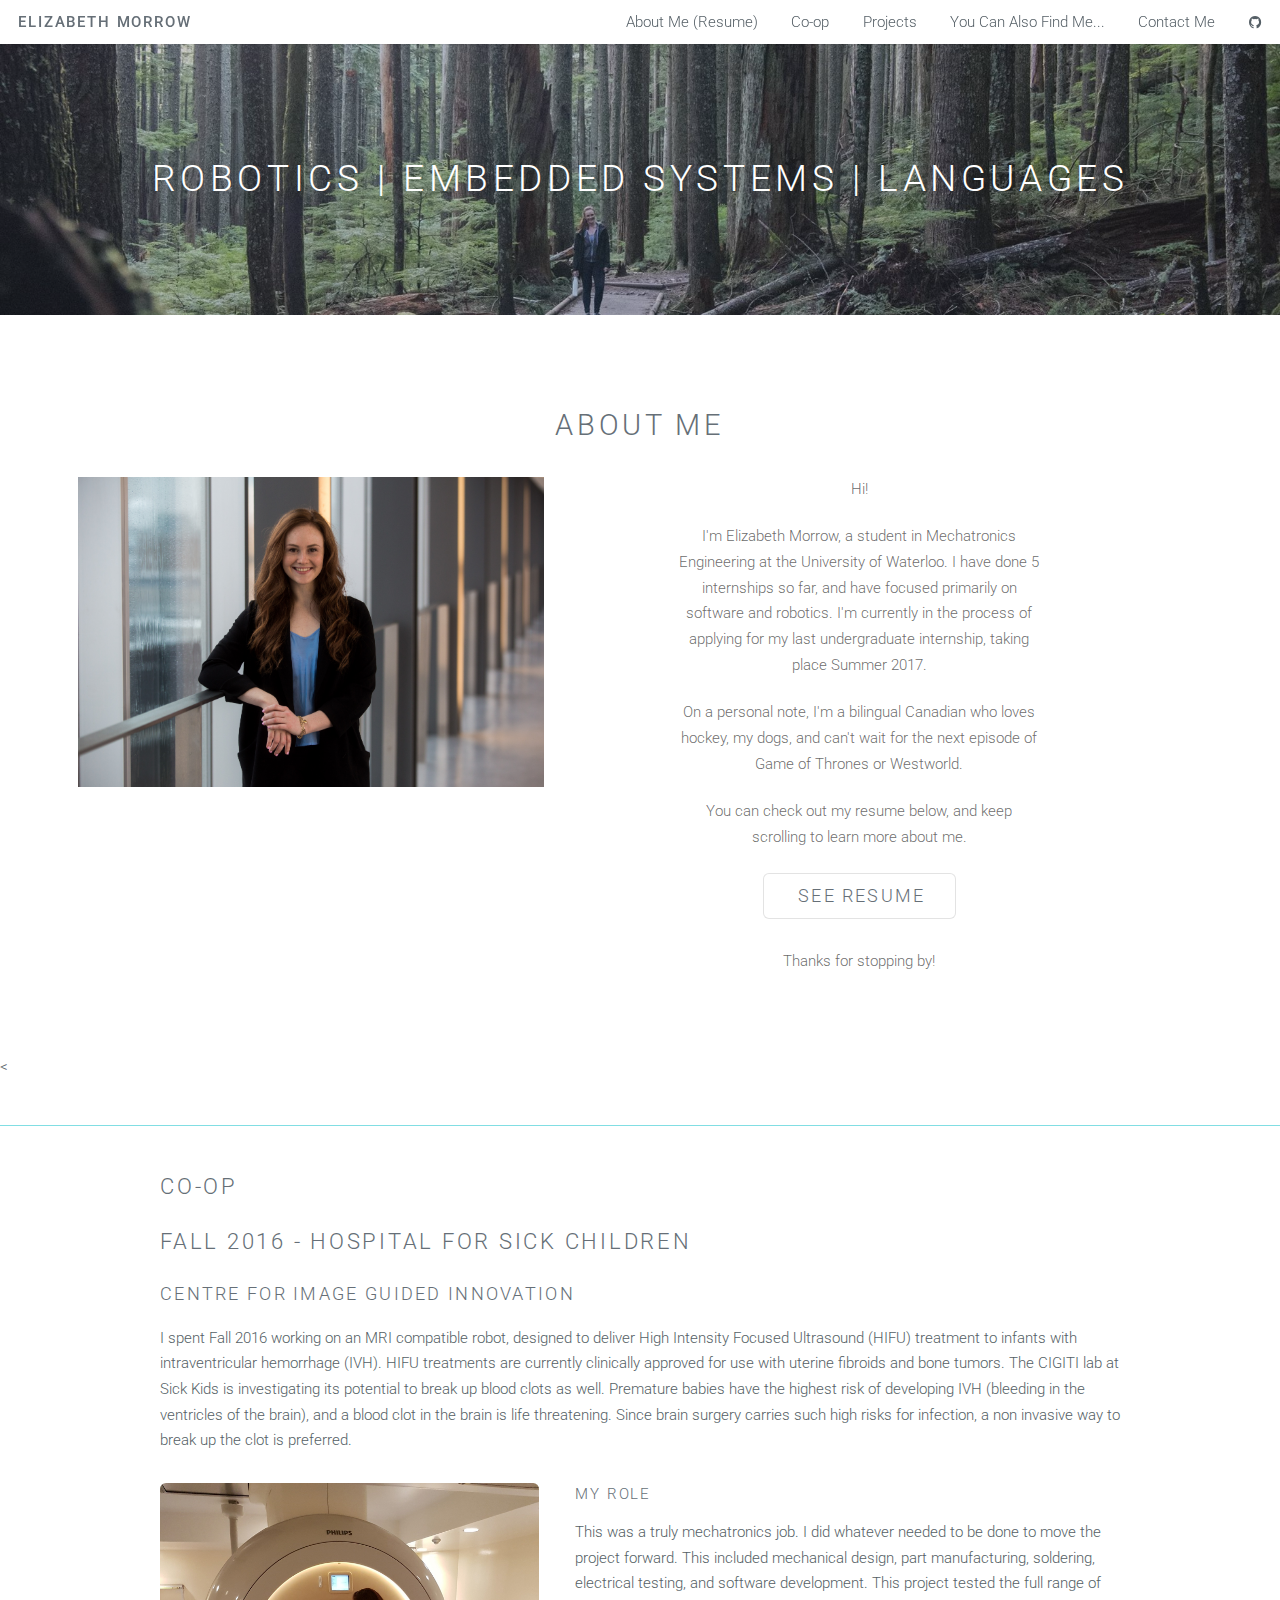
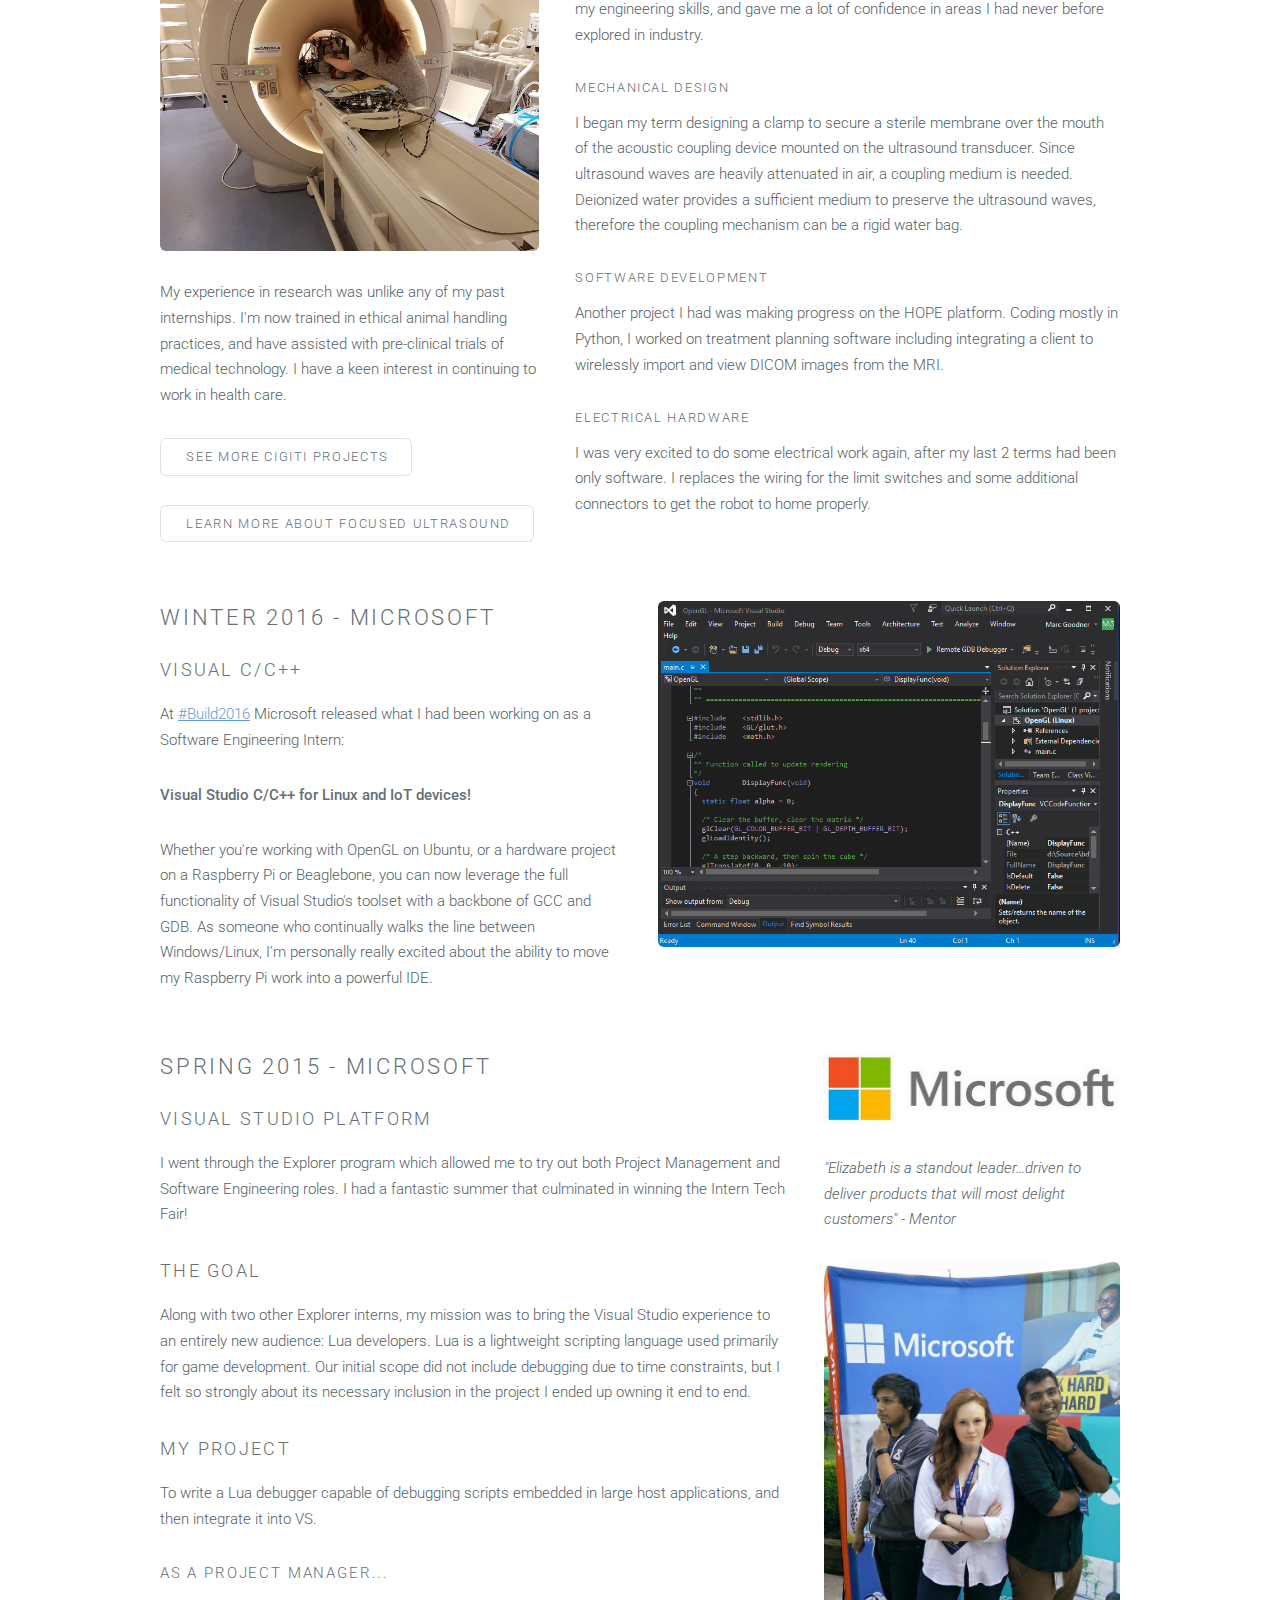
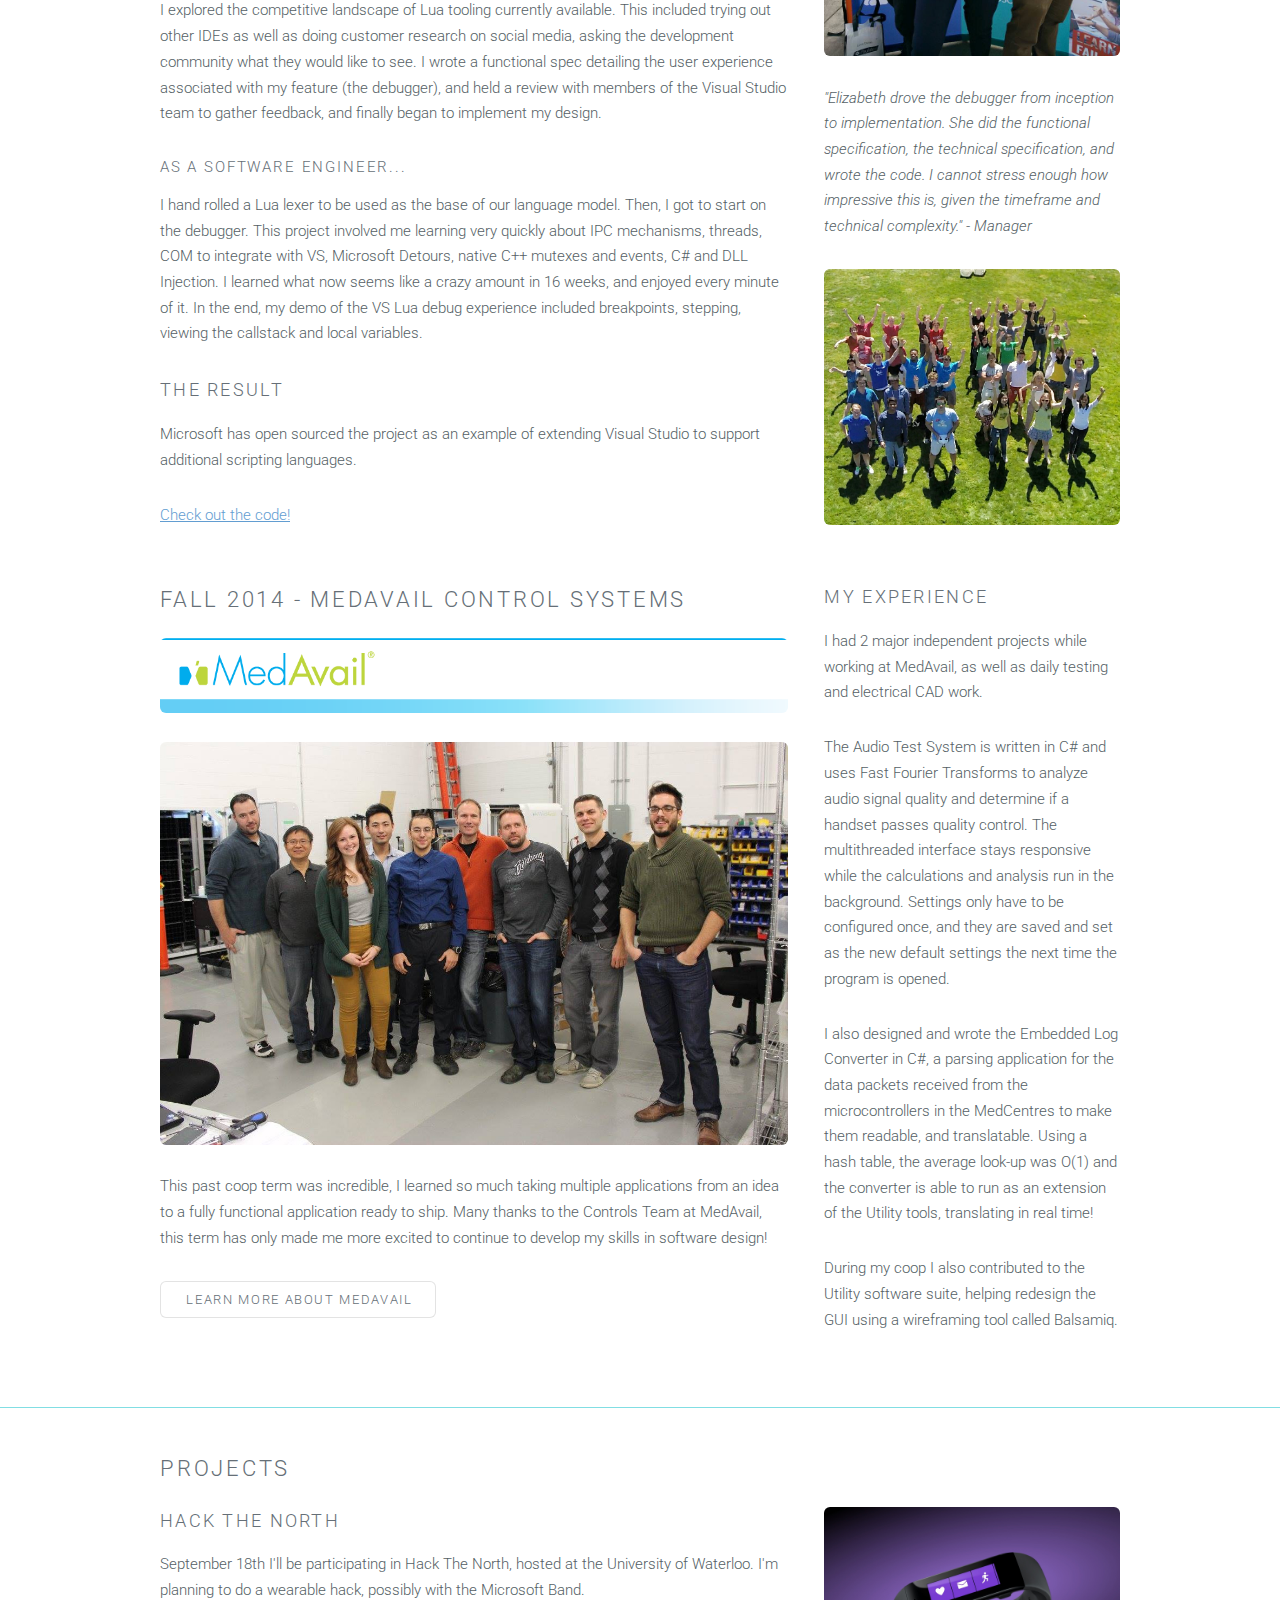
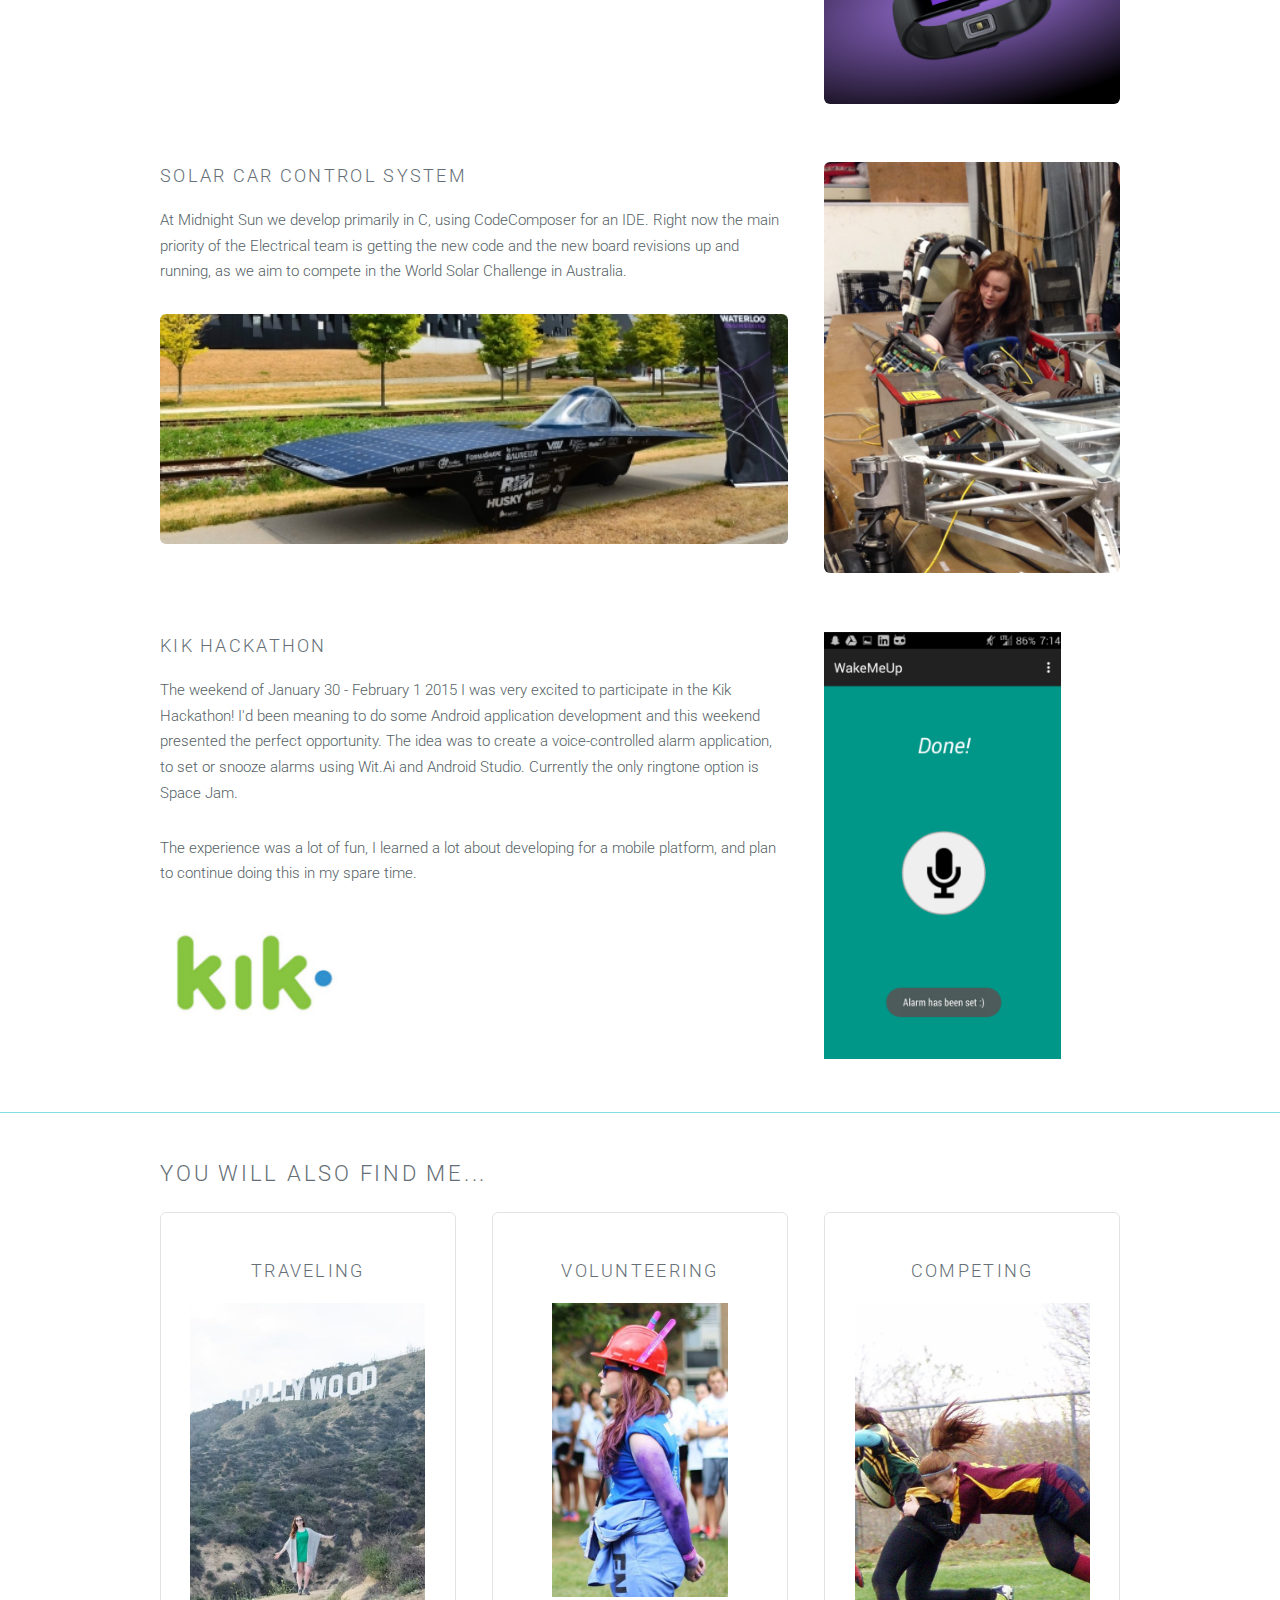
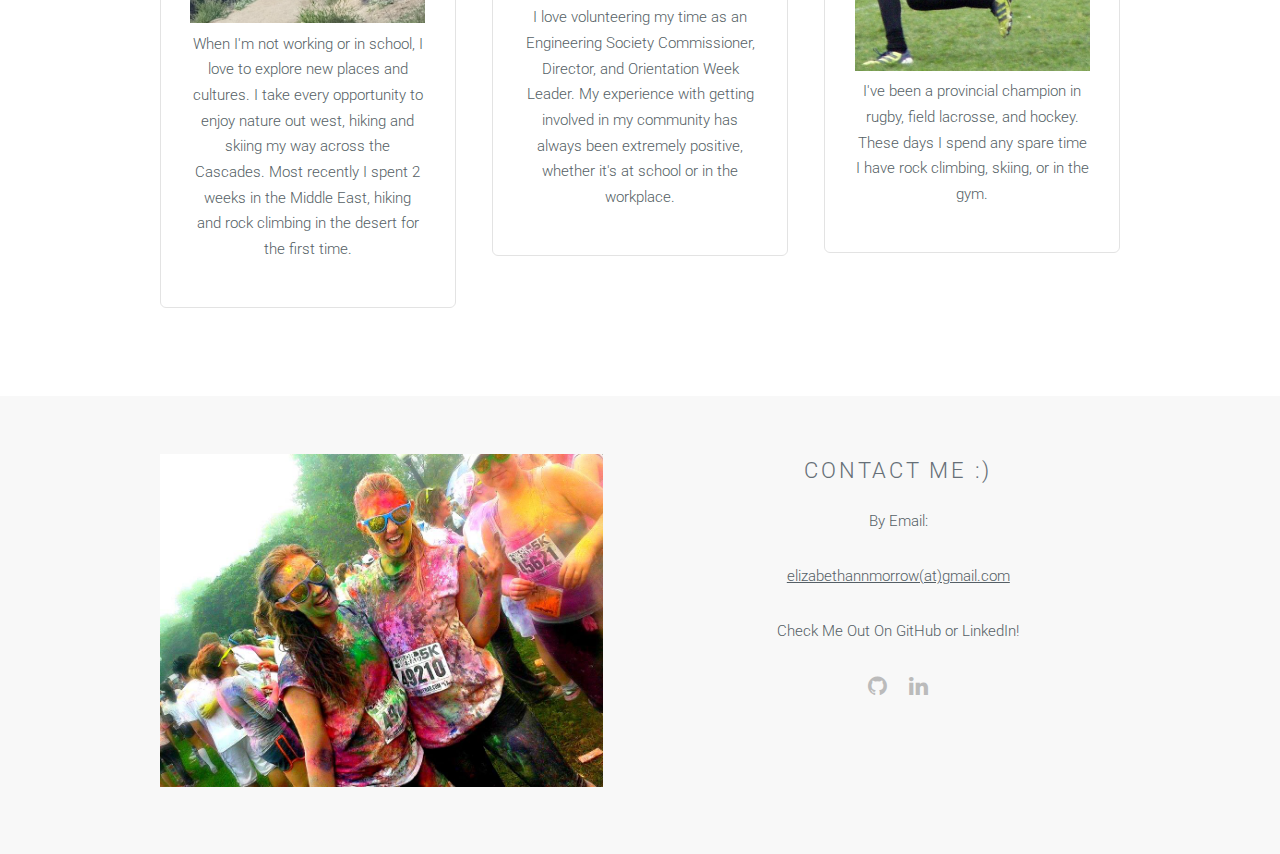
==== commit 70df5823: "image fix" ====
--- a/index.html
+++ b/index.html
@@ -96,7 +96,7 @@
 
 				</div>
 				<div class="7u">
-						<h4>My Role </h4>
+						<h4>My Role</h4>
 						<p>This was a truly mechatronics job. I did whatever needed to be done to move the project forward. This included mechanical design, part manufacturing, soldering, electrical testing, and software development. This project tested the full range of my engineering skills, and gave me a lot of confidence in areas I had never before explored in industry.</p>
 						<h5> Mechanical Design</h5>
 						<p> I began my term designing a clamp to secure a sterile membrane over the mouth of the acoustic coupling device mounted on the ultrasound transducer. Since ultrasound waves are heavily attenuated in air, a coupling medium is needed. Deionized water provides a sufficient medium to preserve the ultrasound waves, therefore the coupling mechanism can be a rigid water bag.</p>
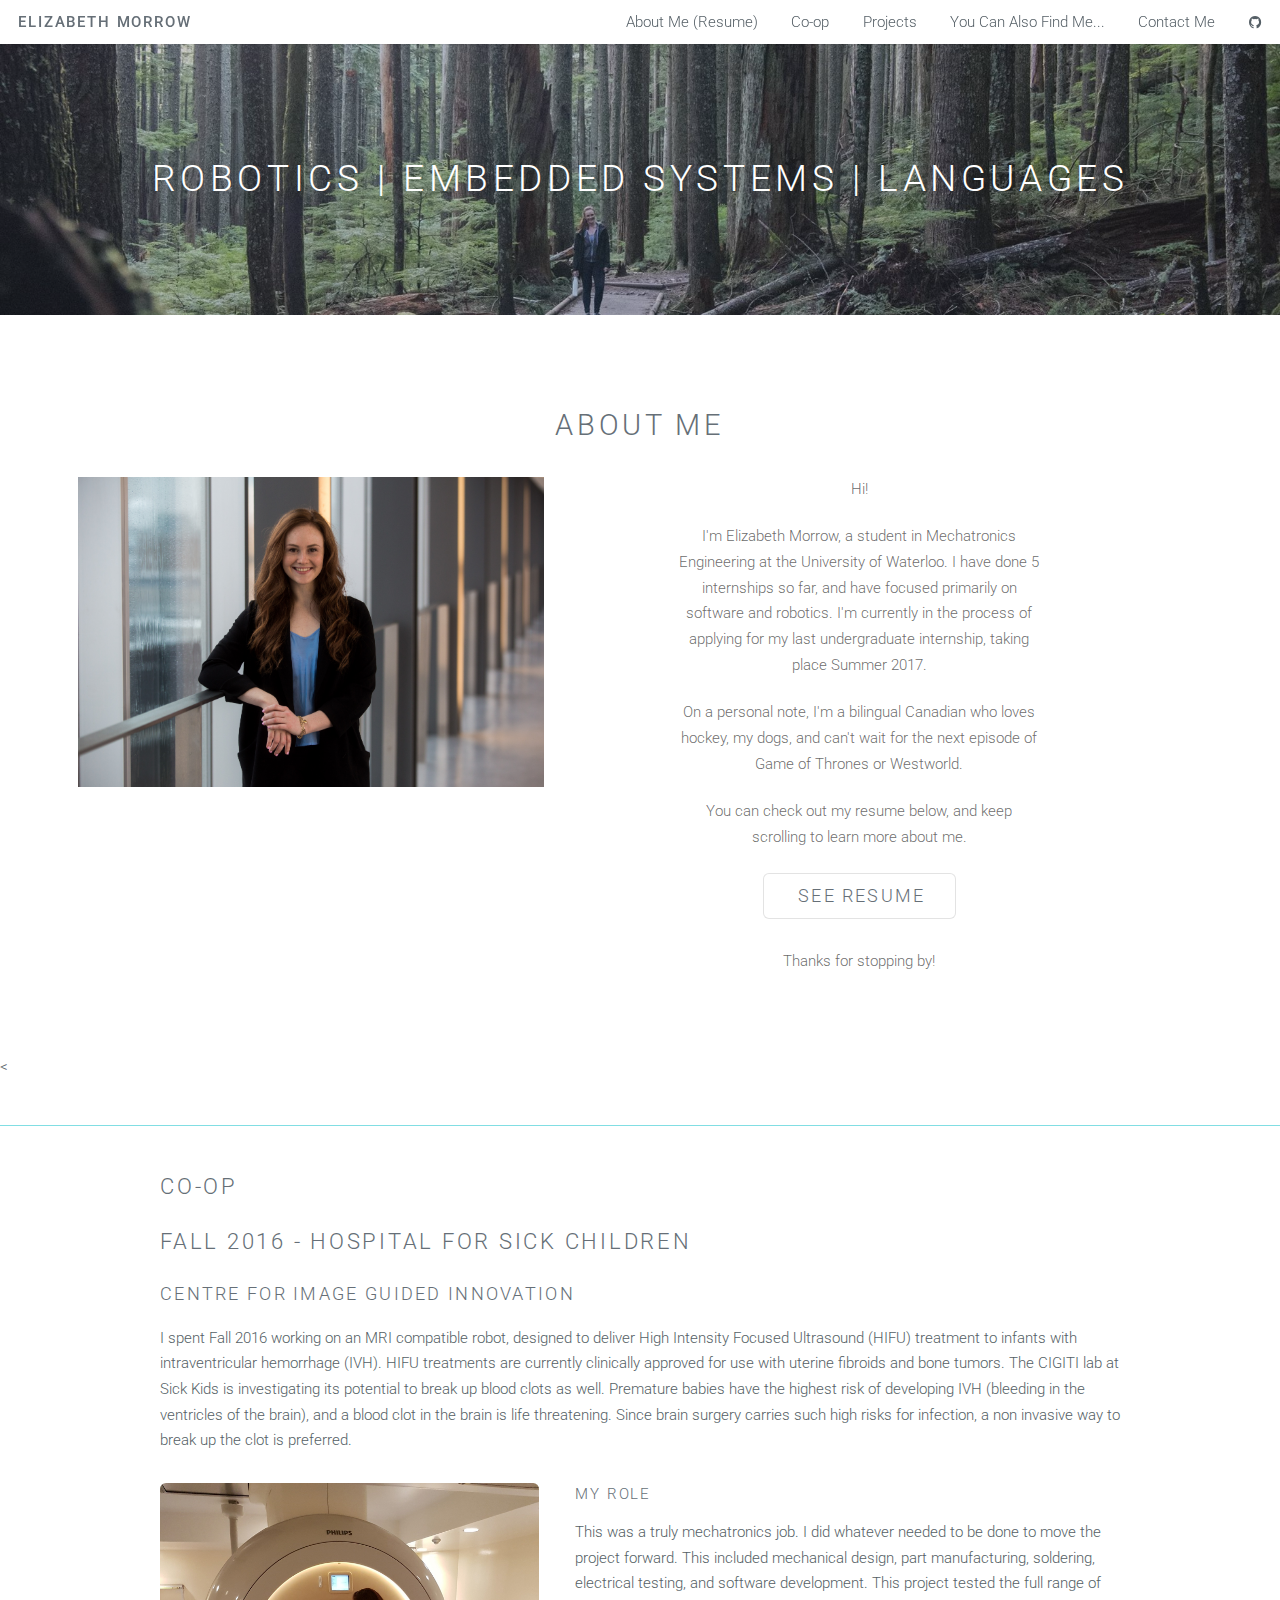
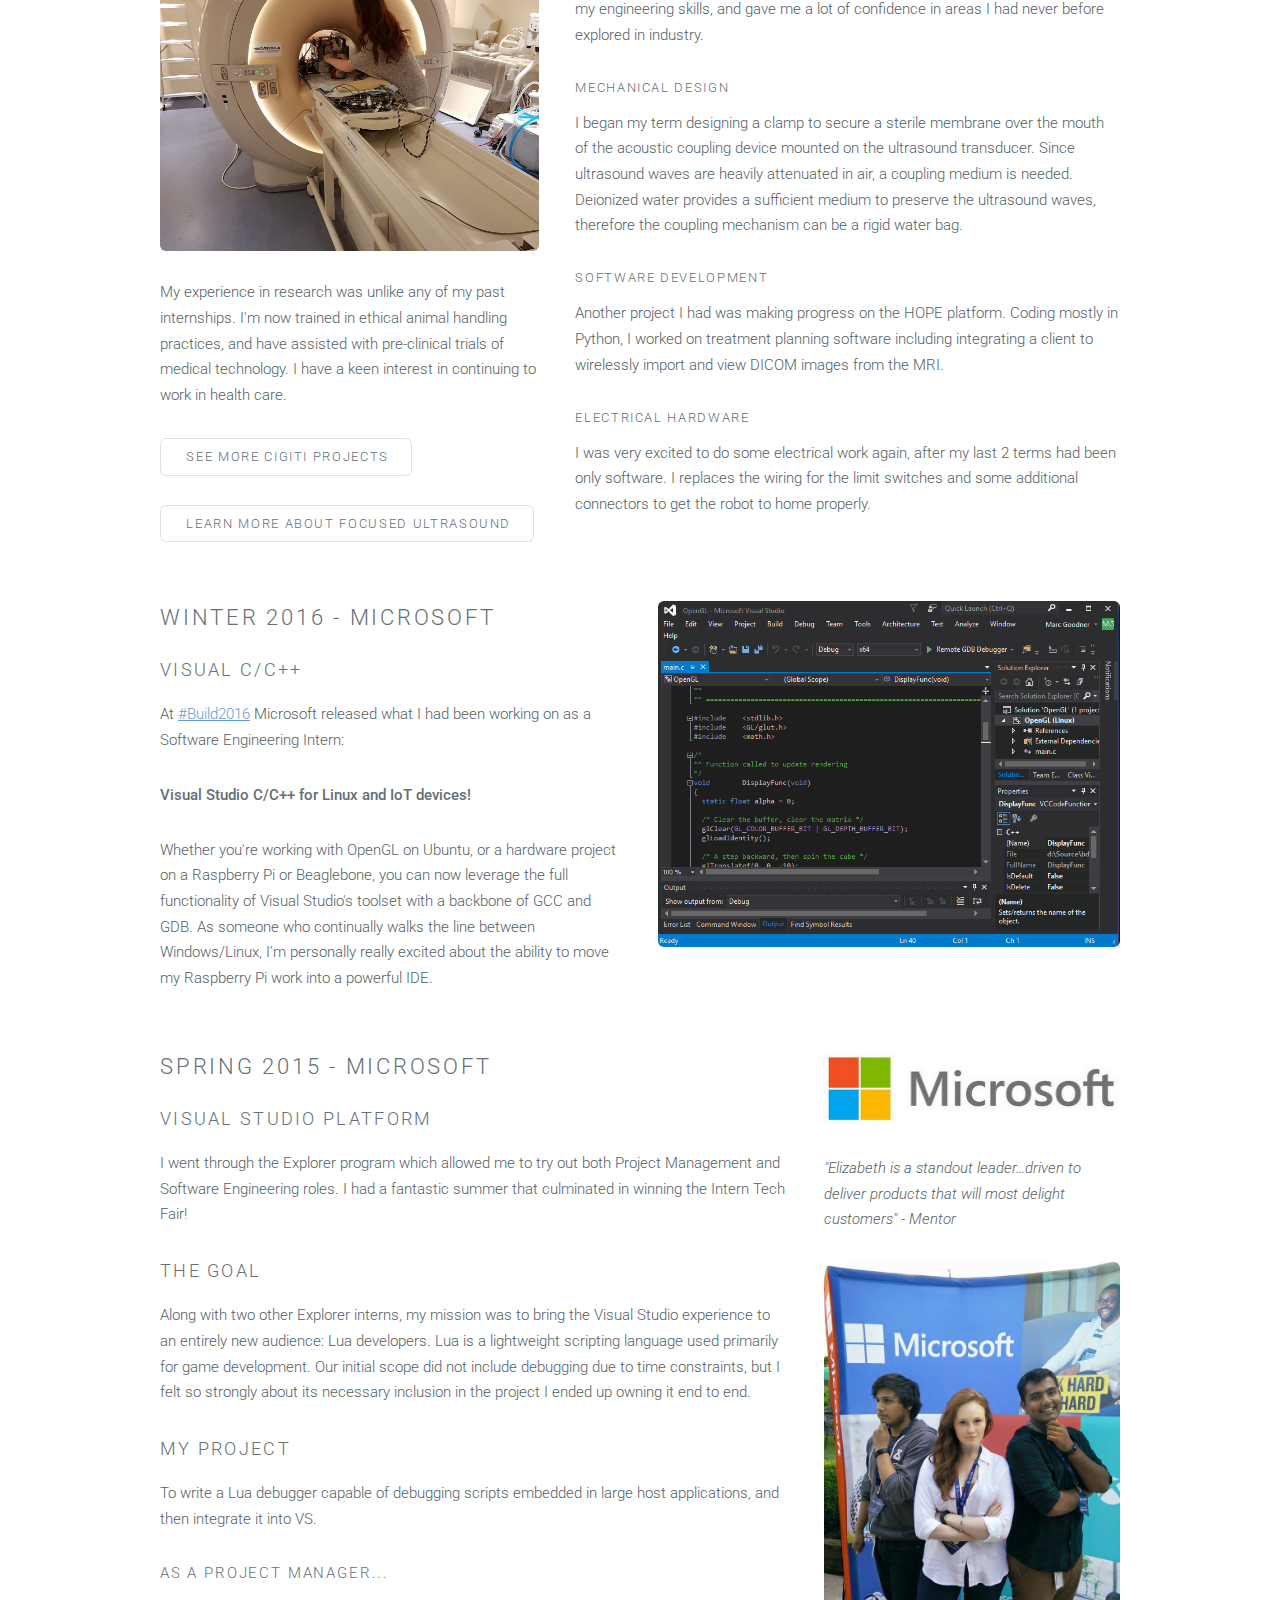
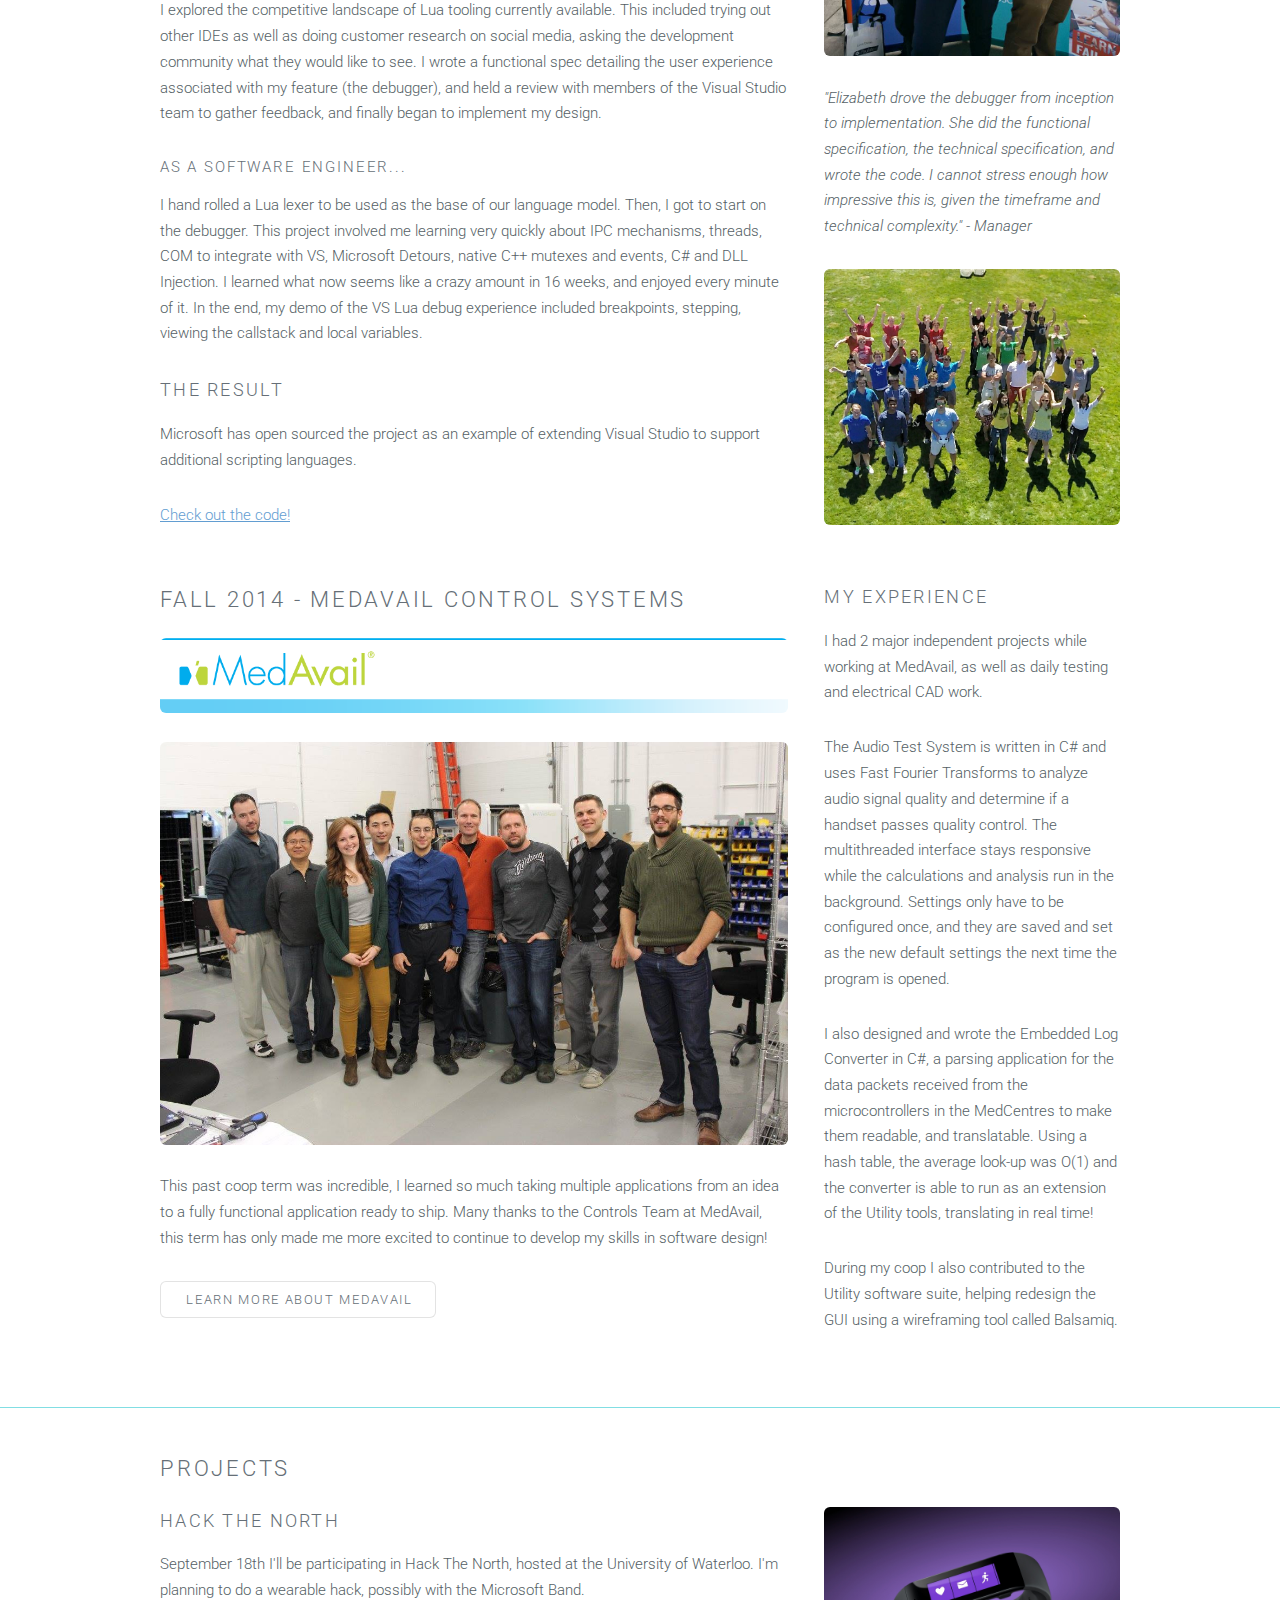
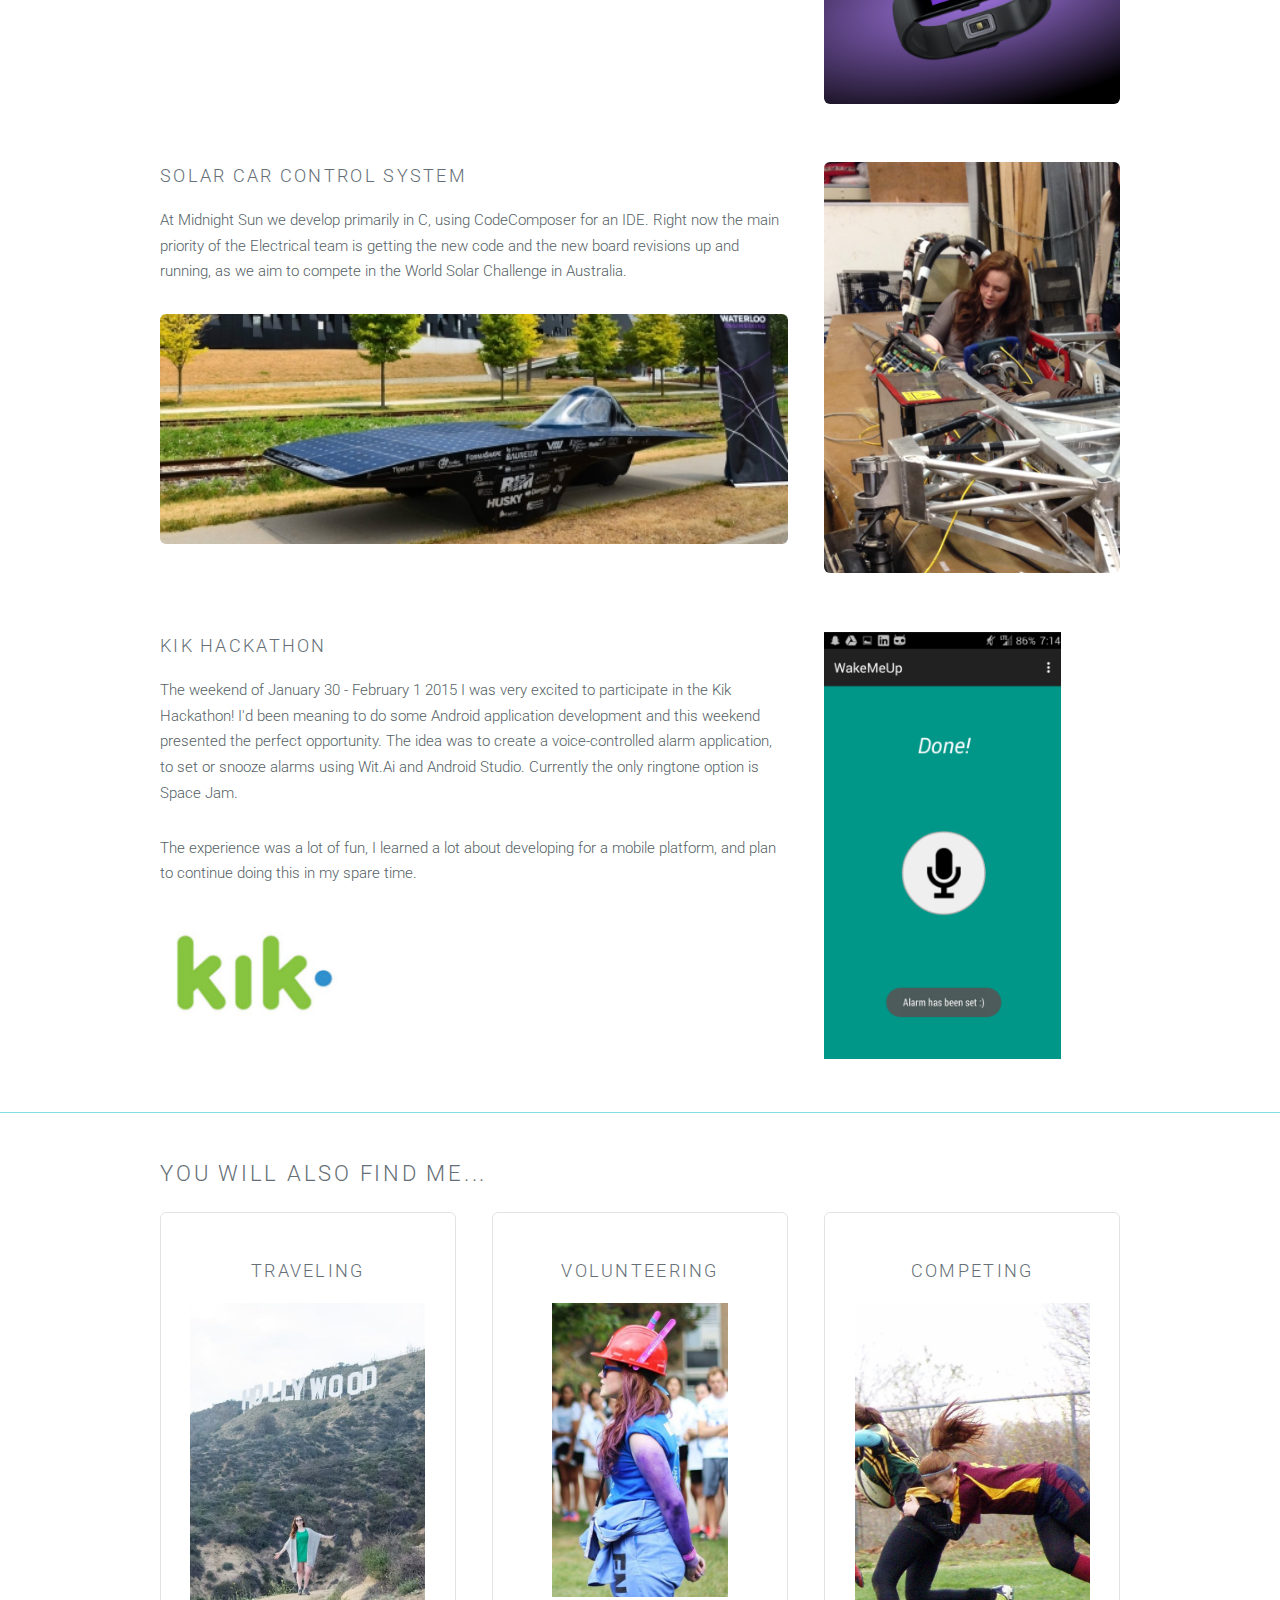
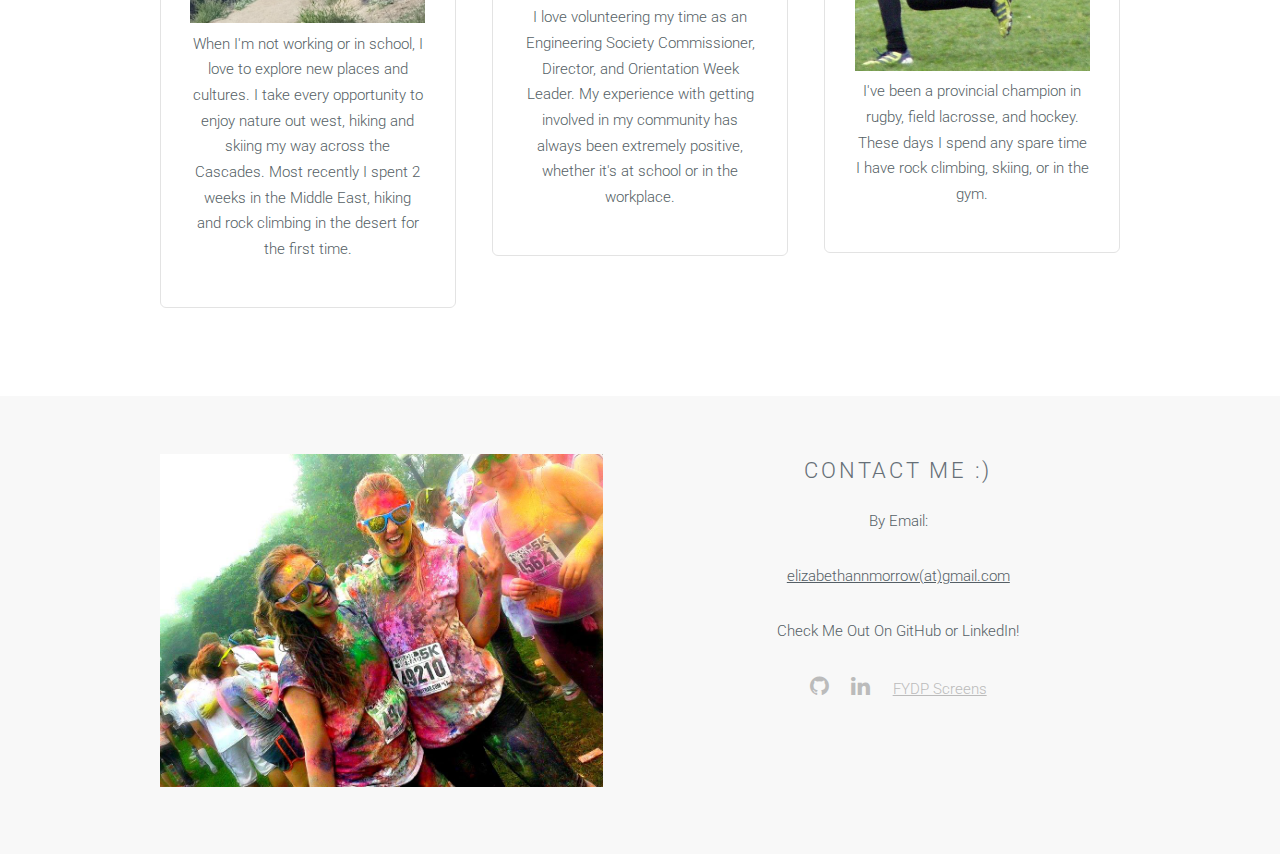
==== commit 3e3d8635: "adding fydp demo screens" ====
--- a/index.html
+++ b/index.html
@@ -289,6 +289,7 @@
 							<ul class="icons">
 								<li><a href="https://github.com/elizabethmorrow" class="icon fa-github" target="_blank"><span class="label">GitHub</span></a></li>
 								<li><a href="https://ca.linkedin.com/pub/elizabeth-morrow/89/493/926" class="icon fa-linkedin" target="_blank"><span class="label">LinkedIn</span></a></li>
+								<li><a href="Demo/DemoScreen/openning_page.html"target="_blank"><span class="label">FYDP Screens</span></a></li>
 							</ul>
 						</div>
 					</div>
